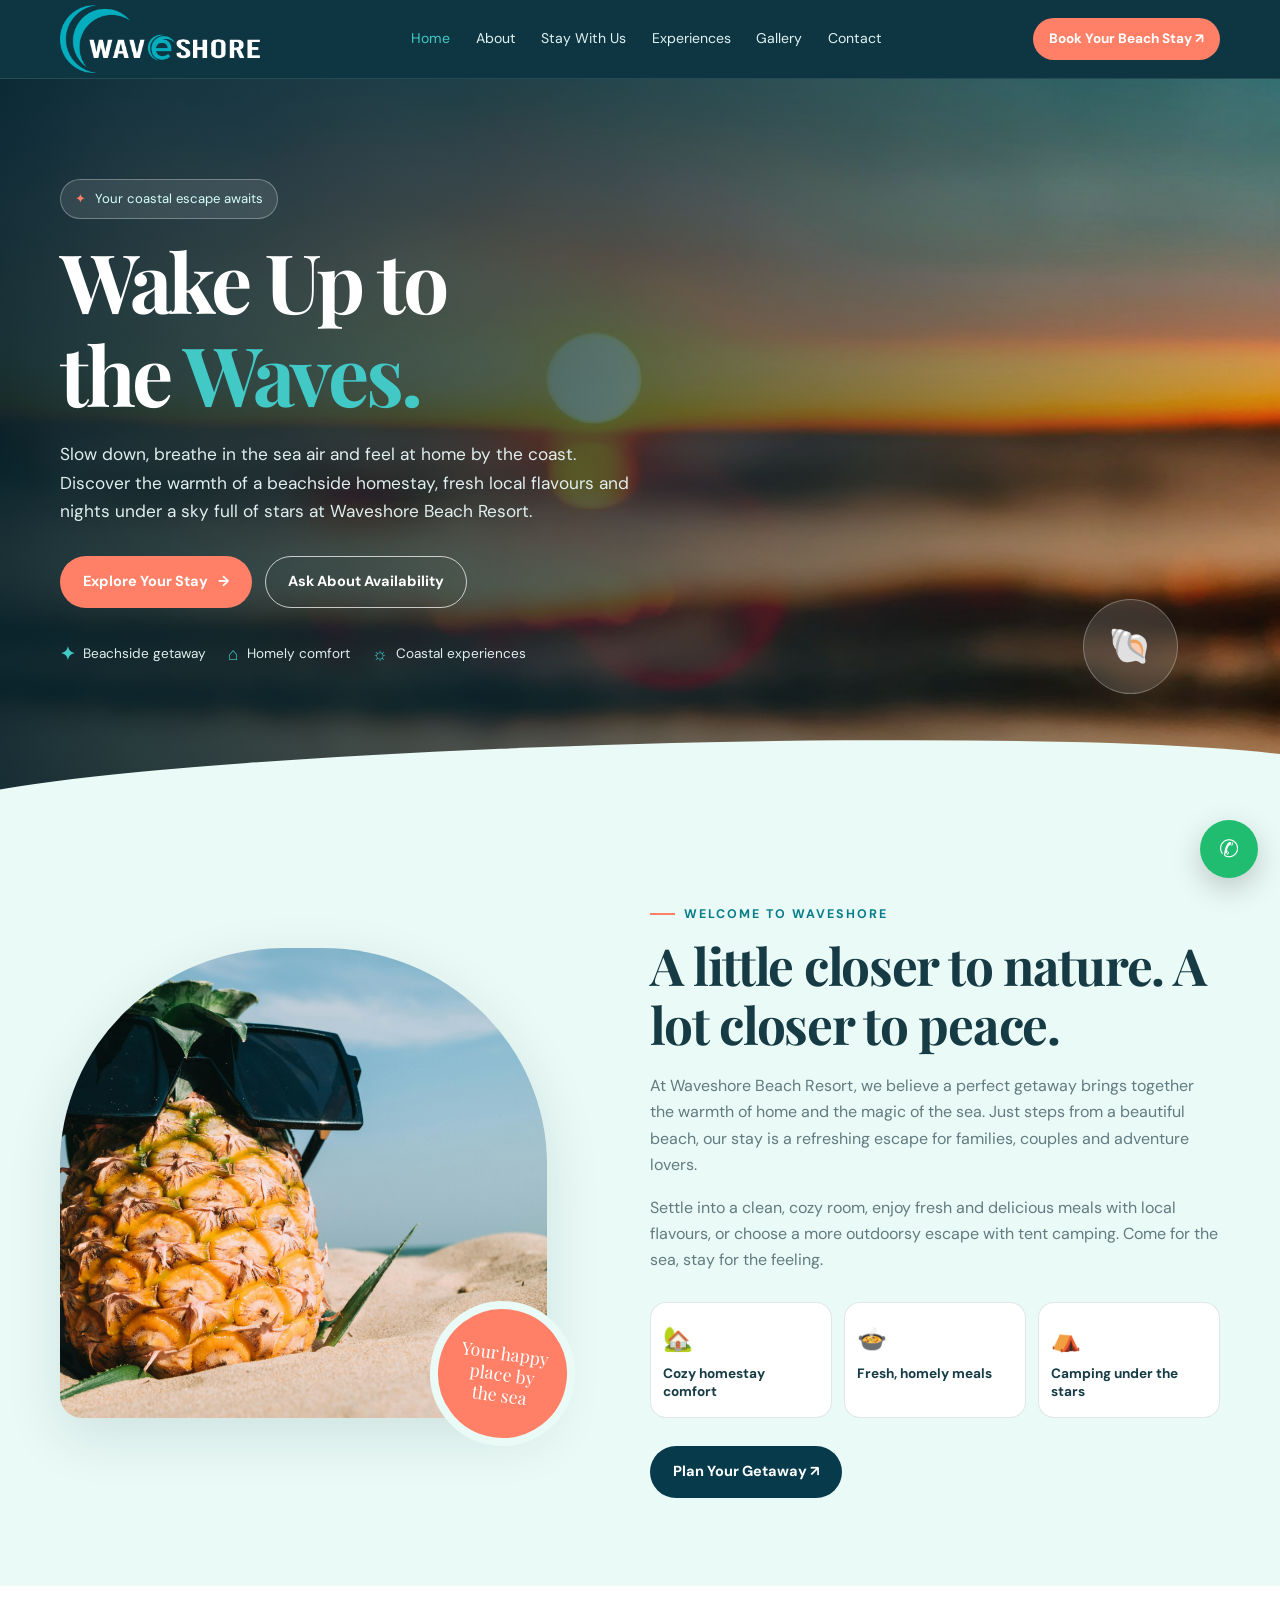
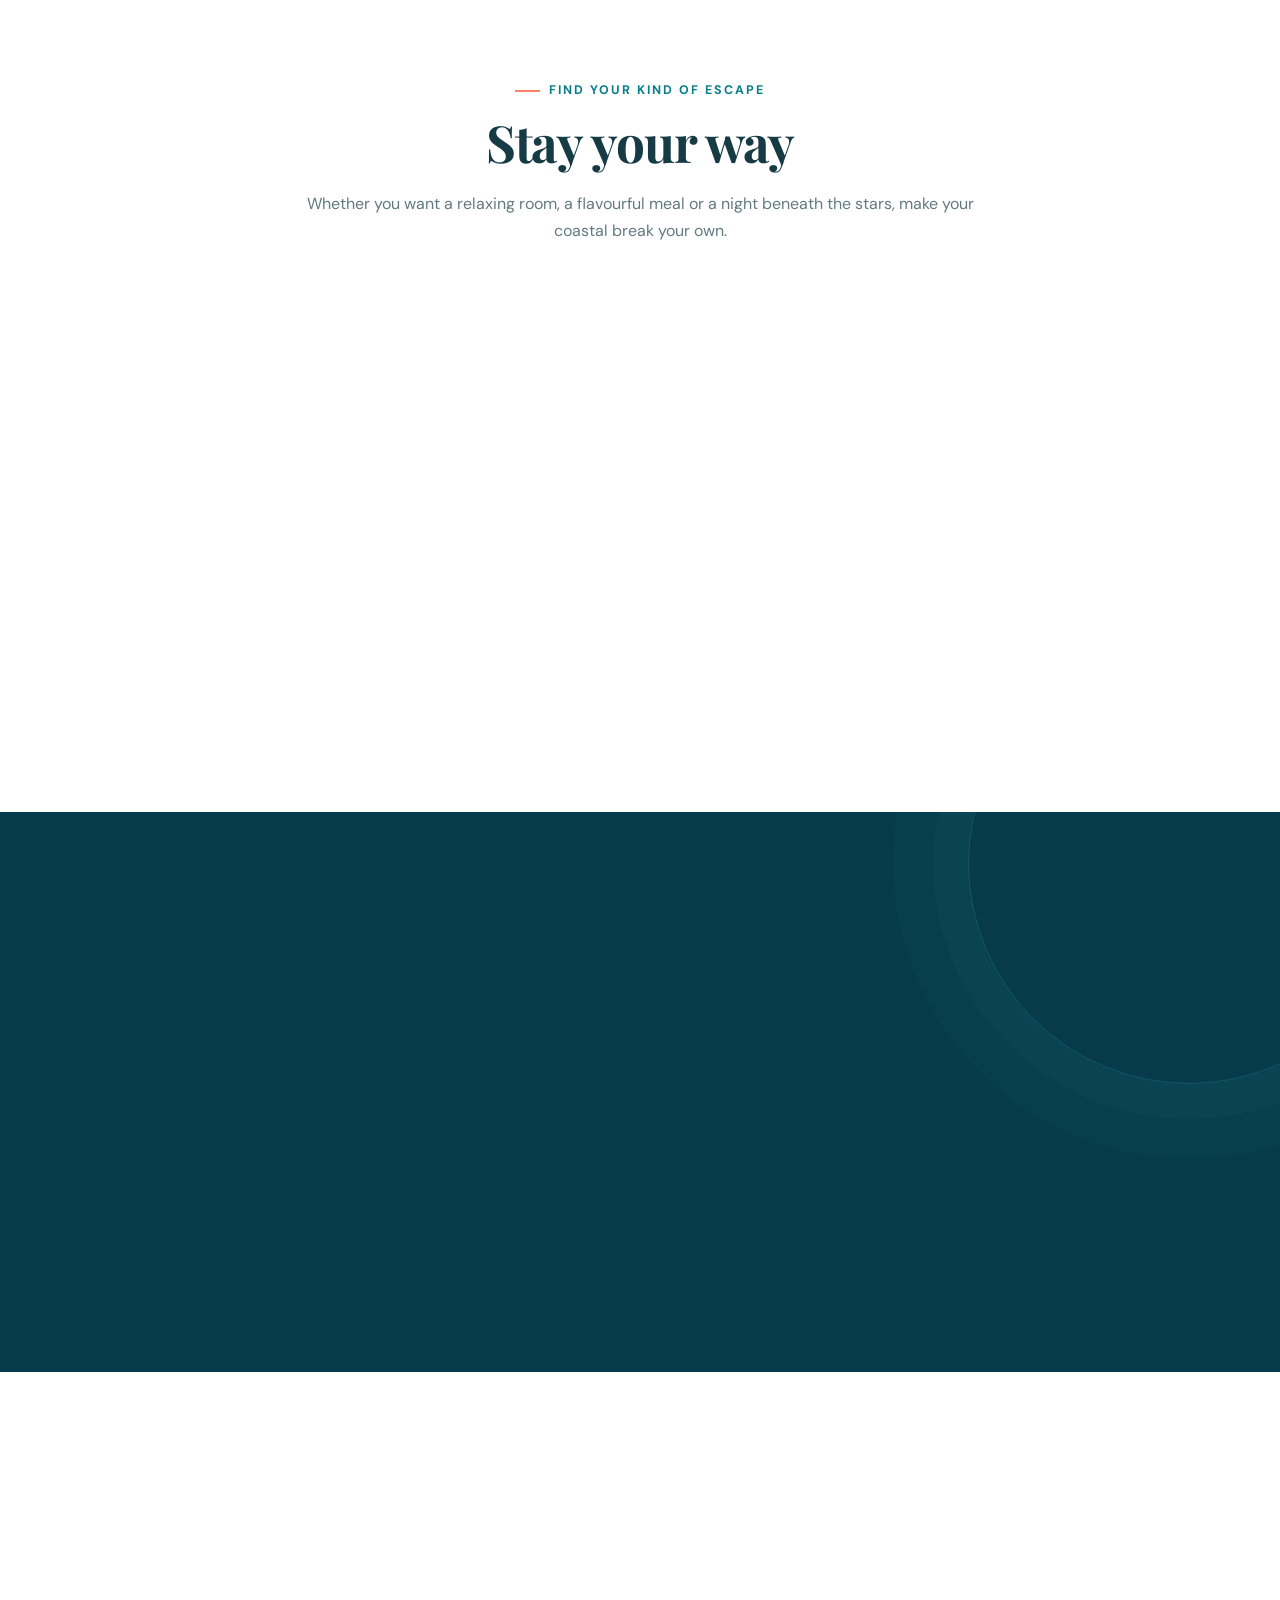
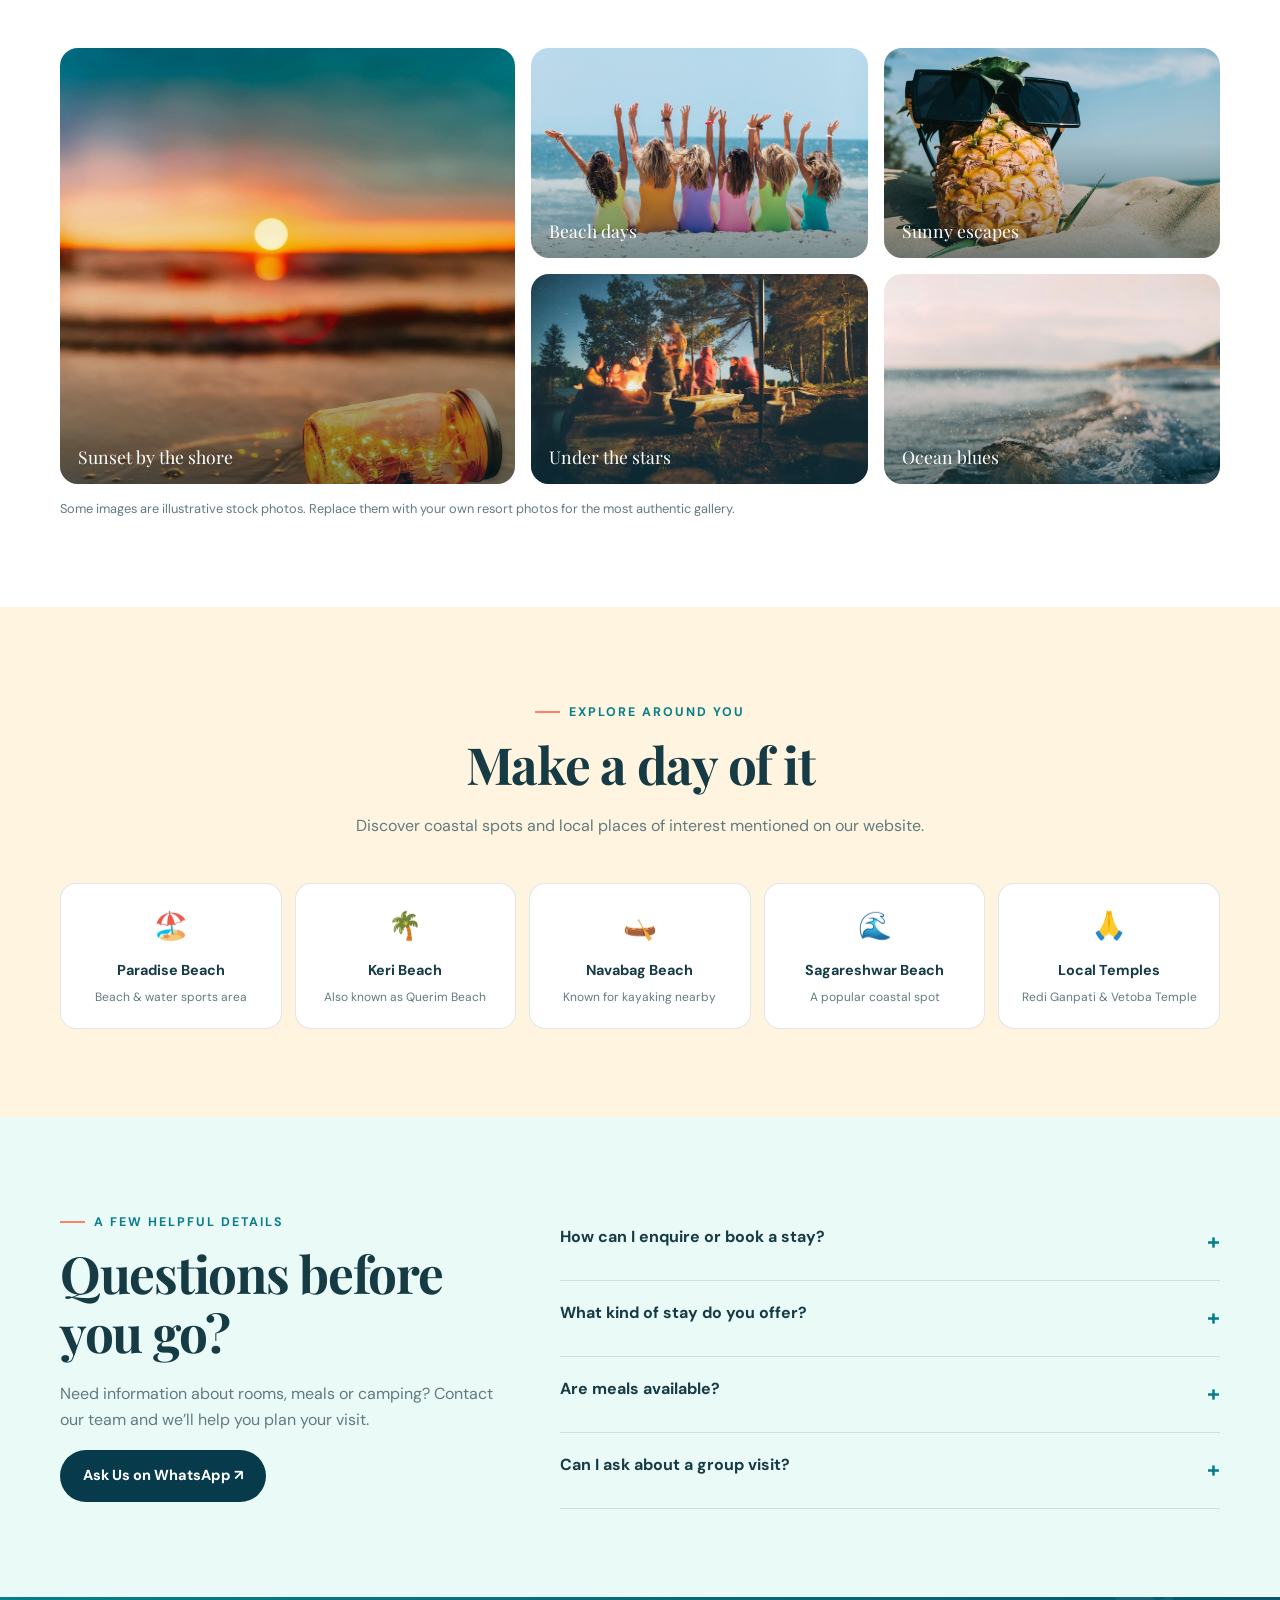
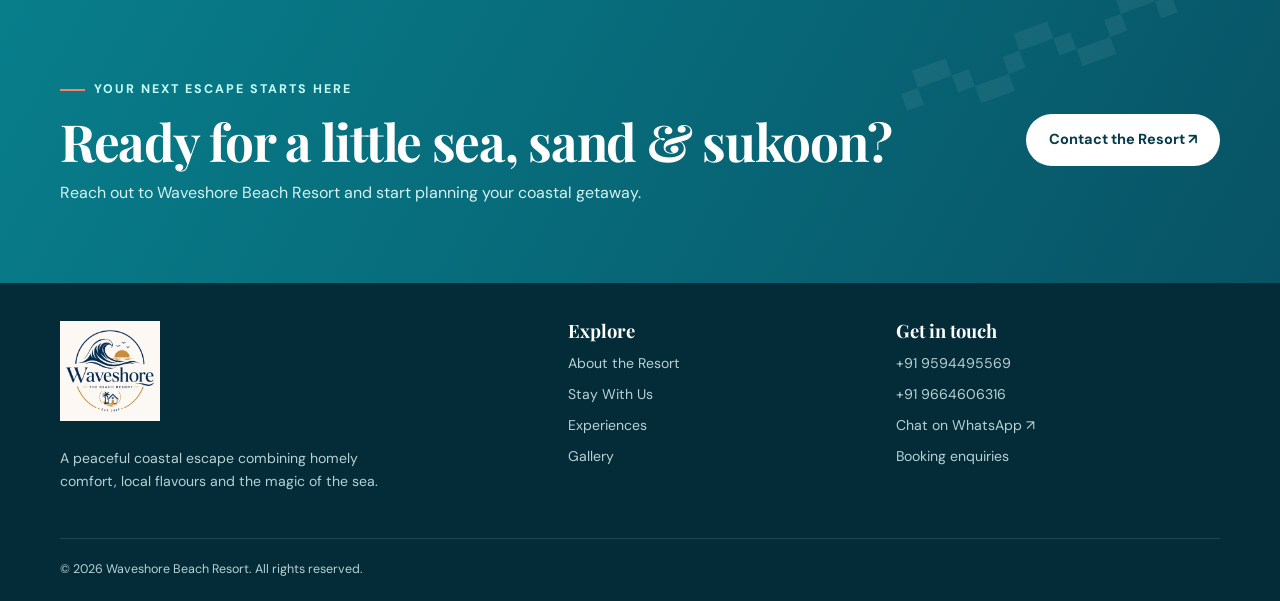
==== index.html @ 3f759ef2 "Add files via upload updated conatct numner" ====
<!DOCTYPE html>
        <html lang="en">

        <head>
            <meta charset="UTF-8">
            <meta name="viewport" content="width=device-width, initial-scale=1">
           <title>Waveshore Beach Resort | Beach Homestay in Shiroda</title>

            <meta name="description" content="Experience a peaceful beach stay at Waveshore Beach Resort, a beachside homestay in Shiroda, Konkan. Enjoy nature, sea views and a relaxing coastal escape. Contact us for bookings.">

            <meta name="keywords" content="Waveshore Beach Resort, Waveshore Beach Resort Shiroda, beach homestay in Shiroda, homestay near beach in Shiroda, Shiroda beach stay, beach resort in Shiroda, Konkan beach homestay, nature escape in Konkan, peaceful beach stay, seaside homestay Maharashtra, coastal holiday in Konkan">

            <meta name="robots" content="index, follow">
            <link rel="icon" href="img/favicon.png" type="image/x-icon">
            <meta name="viewport" content="width=device-width, initial-scale=1.0">
            <link rel="canonical" href="https://waveshorebeachresort.in/">            
            <meta property="og:type" content="website">
            <meta property="og:url"
            content="https://waveshorebeachresort.in/">
            <meta property="og:title"
            content="Waveshore Beach Resort | Beach Homestay in Shiroda">
            <meta property="og:description"
            content="Your peaceful nature escape by the beach in Shiroda, Konkan. Discover a relaxing coastal stay at Waveshore Beach Resort. Enquire now!">

            <meta property="og:image"
            content="https://waveshorebeachresort.in/img/resort-preview.jpg">
            <meta property="og:image:alt"
            content="Waveshore Beach Resort, a beachside homestay in Shiroda">
            <meta property="og:image:width" content="1200">
            <meta property="og:image:height" content="630">

            <!-- WhatsApp and other social platforms -->
            <meta name="twitter:card" content="summary_large_image">
            <meta name="twitter:title"
            content="Waveshore Beach Resort | Beach Homestay in Shiroda">
            <meta name="twitter:description"
            content="Experience a peaceful beach stay and nature escape in Shiroda, Konkan.">
            <meta name="twitter:image"
            content="https://waveshorebeachresort.in/img/resort-preview.jpg">
            <meta name="theme-color" content="#073b4c">
            <title>Waveshore Beach Resort | Your Coastal Escape</title>
            <link rel="preconnect" href="https://fonts.googleapis.com">
            <link href="https://fonts.googleapis.com/css2?family=DM+Sans:wght@400;500;600;700&family=Playfair+Display:wght@500;600;700&display=swap" rel="stylesheet">
            <link href="css/styles.css" rel="stylesheet" />

        </head>

        <body>
            <header class="header">
                <div class="container nav">
                    <!-- <a class="brand" href="#home" aria-label="Waveshore Beach Resort home"><span class="brand-icon">〰</span><span class="brand-name"><strong>Waveshore</strong><small>Beach Resort</small></span></a> -->
                    <a class="" href="#home" aria-label="Waveshore Beach Resort home">
                      <img src="img/waveshore-white.png" width="200" />
                    </a>
                    <button class="menu-toggle" id="menuToggle" aria-label="Open menu" aria-expanded="false">☰</button>
                    <nav class="nav-links" id="navLinks" aria-label="Main navigation"><a href="#home" class="active">Home</a><a href="#about">About</a><a href="#stay">Stay With Us</a><a href="#experiences">Experiences</a><a href="#gallery">Gallery</a><a href="#contact">Contact</a></nav>
                    <a class="nav-book" href="https://wa.me/919664606316?text=Hello%20Waveshore%20Beach%20Resort%2C%20I%20would%20like%20to%20enquire%20about%20a%20stay." target="_blank" rel="noopener noreferrer">Book Your Beach Stay ↗</a>
                </div>
            </header>
            <main>
                <section class="hero" id="home">
                    <div class="hero-bg" aria-hidden="true"></div>
                    <div class="container">
                        <div class="hero-content reveal">
                            <div class="hero-label"><span>✦</span> Your coastal escape awaits</div>
                            <h1>Wake Up to<br>the <em>Waves.</em></h1>
                            <p class="hero-copy">Slow down, breathe in the sea air and feel at home by the coast. Discover the warmth of a beachside homestay, fresh local flavours and nights under a sky full of stars at Waveshore Beach Resort.</p>
                            <div class="hero-actions">
                                <a class="btn coral" href="#stay">Explore Your Stay <span>→</span></a><a class="btn outline" href="tel:+919664606316" target="_blank" rel="noopener noreferrer">
                                Ask About Availability</a>
                            </div>
                            <div class="hero-footnote"><span><b>✦</b> Beachside getaway</span><span><b>⌂</b> Homely comfort</span><span><b>☼</b> Coastal experiences</span></div>
                        </div>
                    </div>
                    <div class="floating-shell" aria-hidden="true"><span>🐚</span></div>
                    <!-- <div class="floating-shell floating-shell2" aria-hidden="true"><span>🐚</span></div>
                    <div class="floating-shell floating-shell3" aria-hidden="true"><span>🐚</span></div> -->
                </section>

                <section class="section foam" id="about">
                    <div class="container intro-grid">
                        <div class="photo-stack reveal"><img src="img/beach-sun.jpg" alt="Sunny beach atmosphere" loading="lazy">
                            <div class="photo-stamp">Your happy
                                <br>place by
                                <br>the sea</div>
                        </div>
                        <div class="intro-copy reveal"><span class="eyebrow">Welcome to Waveshore</span>
                            <h2>A little closer to nature. A lot closer to peace.</h2>
                            <p>At Waveshore Beach Resort, we believe a perfect getaway brings together the warmth of home and the magic of the sea. Just steps from a beautiful beach, our stay is a refreshing escape for families, couples and adventure lovers.</p>
                            <p>Settle into a clean, cozy room, enjoy fresh and delicious meals with local flavours, or choose a more outdoorsy escape with tent camping. Come for the sea, stay for the feeling.</p>
                            <div class="benefits">
                                <div class="benefit"><span>🏡</span><strong>Cozy homestay comfort</strong></div>
                                <div class="benefit"><span>🍲</span><strong>Fresh, homely meals</strong></div>
                                <div class="benefit"><span>⛺</span><strong>Camping under the stars</strong></div>
                            </div>
                            <a class="btn sea-btn" href="#contact">Plan Your Getaway ↗</a>
                        </div>
                    </div>
                </section>

                <section class="section" id="stay">
                    <div class="container">
                        <div class="center-heading reveal"><span class="eyebrow">Find Your Kind of Escape</span>
                            <h2>Stay your way</h2>
                            <p>Whether you want a relaxing room, a flavourful meal or a night beneath the stars, make your coastal break your own.</p>
                        </div>
                        <div class="stay-grid">
                            <article class="stay-card reveal">
                                <div class="stay-img"><img src="https://images.unsplash.com/photo-1611892440504-42a792e24d32?auto=format&fit=crop&w=1000&q=85" alt="Comfortable guest room" loading="lazy"><span class="stay-badge">Rest & recharge</span></div>
                                <div class="stay-content">
                                    <h3>Cozy Homestay</h3>
                                    <p>Unwind in clean, comfortable rooms made for a restful stay after a day by the sea.</p><a class="text-link" href="https://wa.me/919664606316?text=Hello%2C%20I%20would%20like%20room%20details." target="_blank" rel="noopener noreferrer">Enquire about rooms →</a></div>
                            </article>
                            <article class="stay-card reveal">
                                <div class="stay-img"><img src="https://images.unsplash.com/photo-1559339352-11d035aa65de?auto=format&fit=crop&w=1000&q=85" alt="Freshly prepared food on a table" loading="lazy"><span class="stay-badge">Local flavours</span></div>
                                <div class="stay-content">
                                    <h3>Fresh & Homely Meals</h3>
                                    <p>Enjoy delicious meals with local flavours and the warm feeling of home-cooked hospitality.</p><a class="text-link" href="https://wa.me/919664606316?text=Hello%2C%20please%20share%20meal%20options." target="_blank" rel="noopener noreferrer">
                                        Ask about meals →</a></div>
                            </article>
                            <article class="stay-card reveal">
                                <div class="stay-img"><img src="https://images.unsplash.com/photo-1478131143081-80f7f84ca84d?auto=format&fit=crop&w=1000&q=85" alt="Tent camping in nature" loading="lazy"><span class="stay-badge">Outdoor adventure</span></div>
                                <div class="stay-content">
                                    <h3>Tent Camping</h3>
                                    <p>Spend the night outdoors, gaze at the stars and wake to the soothing sounds of coastal life.</p>
                                    <a class="text-link" href="https://wa.me/919664606316?text=Hello%2C%20please%20share%20tent%20camping%20details." target="_blank"
                                    rel="noopener noreferrer">Ask about camping →</a></div>
                            </article>
                        </div>
                    </div>
                </section>

                <section class="section experience" id="experiences">
                    <div class="container experience-grid">
                        <div class="reveal"><span class="eyebrow">Make memories by the sea</span>
                            <h2>More than a stay.<br>A coastal feeling.</h2>
                            <p>Let the sea set the pace. Spend slow mornings on the beach, enjoy the company of your favourite people and end the day with the colours of the sunset.</p><a class="btn coral" href="https://wa.me/919664606316?text=Hello%20Waveshore%2C%20help%20me%20plan%20a%20coastal%20stay."
                            target="_blank" rel="noopener noreferrer">Let's Plan It ↗</a></div>
                        <div class="experience-list reveal">
                            <article class="experience-item">
                                <div class="symbol">🌊</div>
                                <h3>Beach time</h3>
                                <p>Enjoy the sand, sea breeze and calming coastal views just moments away.</p>
                            </article>
                            <article class="experience-item">
                                <div class="symbol">🌅</div>
                                <h3>Sunset moments</h3>
                                <p>Pause, take in the colours of the sky and make room for a little sukoon.</p>
                            </article>
                            <article class="experience-item">
                                <div class="symbol">🍤</div>
                                <h3>Local food</h3>
                                <p>Make your visit tastier with fresh meals and regional coastal flavours.</p>
                            </article>
                            <article class="experience-item">
                                <div class="symbol">✨</div>
                                <h3>Outdoor nights</h3>
                                <p>Choose a camping-style escape and enjoy a closer connection with nature.</p>
                            </article>
                        </div>
                    </div>
                </section>

                <section class="section" id="gallery">
                    <div class="container">
                        <div class="center-heading reveal"><span class="eyebrow">Little moments, lasting memories</span>
                            <h2>Feel the coastal mood</h2>
                            <p>A glimpse of the beach-inspired atmosphere that makes a seaside getaway special.</p>
                        </div>
                        <div class="gallery-grid reveal">
                            <a class="gallery-item" href="img/beach-night.jpg" target="_blank" rel="noopener noreferrer">
                                <img src="img/beach-night.jpg" alt="Sunset colours by the shore" loading="lazy">
                                <span class="gallery-caption">Sunset by the shore</span></a>
                            <a class="gallery-item" href="img/beach-people.jpg" target="_blank" rel="noopener noreferrer">
                                <img src="img/beach-people.jpg" alt="Friends enjoying a beach day" loading="lazy"><span class="gallery-caption">Beach days</span></a>
                            <a class="gallery-item" href="img/beach-sun.jpg" target="_blank" rel="noopener noreferrer">
                                <img src="img/beach-sun.jpg" alt="Sunny coastal mood" loading="lazy"><span class="gallery-caption">Sunny escapes</span></a>
                            <a class="gallery-item" href="img/under-start-camp.jpeg" target="_blank" rel="noopener noreferrer">
                                <img src="img/under-start-camp.jpeg" alt="Camping close to nature" loading="lazy"><span class="gallery-caption">Under the stars</span></a>
                            <a class="gallery-item" href="img/wavesimg.jpeg" target="_blank" rel="noopener noreferrer">
                                <img src="img/wavesimg.jpeg" alt="Ocean waves rolling onto a beach" loading="lazy">
                                <span class="gallery-caption">Ocean blues</span></a>
                        </div>
                        <p class="muted" style="font-size:.8rem;margin:14px 0 0">Some images are illustrative stock photos. Replace them with your own resort photos for the most authentic gallery.</p>
                    </div>
                </section>

                <section class="section sand">
                    <div class="container">
                        <div class="center-heading reveal"><span class="eyebrow">Explore around you</span>
                            <h2>Make a day of it</h2>
                            <p>Discover coastal spots and local places of interest mentioned on our website.</p>
                        </div>
                        <div class="destinations reveal">
                            <div class="destination"><span>🏖️</span><strong>Paradise Beach</strong><small>Beach & water sports area</small></div>
                            <div class="destination"><span>🌴</span><strong>Keri Beach</strong><small>Also known as Querim Beach</small></div>
                            <div class="destination"><span>🛶</span><strong>Navabag Beach</strong><small>Known for kayaking nearby</small></div>
                            <div class="destination"><span>🌊</span><strong>Sagareshwar Beach</strong><small>A popular coastal spot</small></div>
                            <div class="destination"><span>🙏</span><strong>Local Temples</strong><small>Redi Ganpati & Vetoba Temple</small></div>
                        </div>
                    </div>
                </section>

                <section class="section foam" id="faq">
                    <div class="container faq-grid">
                        <div class="reveal"><span class="eyebrow">A few helpful details</span>
                            <h2>Questions before you go?</h2>
                            <p class="muted">Need information about rooms, meals or camping? Contact our team and we’ll help you plan your visit.</p><a class="btn sea-btn" href="https://wa.me/919664606316?text=Hello%20Waveshore%20Beach%20Resort%2C%20I%20have%20a%20question."
                            target="_blank" rel="noopener noreferrer">Ask Us on WhatsApp ↗</a></div>
                        <div class="faq-list reveal">
                            <details>
                                <summary>How can I enquire or book a stay?</summary>
                                <p>Use the Enquire Now or WhatsApp buttons to contact the resort team and discuss your preferred dates and stay requirements.</p>
                            </details>
                            <details>
                                <summary>What kind of stay do you offer?</summary>
                                <p>Waveshore Beach Resort offers a homestay with clean, cozy rooms, an in-house kitchen and tent camping for guests who prefer an outdoor stay.</p>
                            </details>
                            <details>
                                <summary>Are meals available?</summary>
                                <p>The resort website describes an in-house kitchen serving fresh meals with local flavours. Contact the team for current menu and meal arrangements.</p>
                            </details>
                            <details>
                                <summary>Can I ask about a group visit?</summary>
                                <p>Yes, contact the resort directly to discuss your group size, dates and available arrangements.</p>
                            </details>
                        </div>
                    </div>
                </section>

                <section class="cta" id="contact">
                    <div class="container cta-inner reveal">
                        <div><span class="eyebrow" style="color:#c5fffa">Your next escape starts here</span>
                            <h2>Ready for a little sea, sand & sukoon?</h2>
                            <p>Reach out to Waveshore Beach Resort and start planning your coastal getaway.</p>
                        </div>
                        <a class="btn light" href="https://wa.me/919664606316?text=Hello%20Waveshore%20Beach%20Resort%2C%20I%20would%20like%20to%20plan%20a%20stay." target="_blank" rel="noopener noreferrer">Contact the Resort ↗</a></div>
                </section>
            </main>
            <footer>
                <div class="container">
                    <div class="footer-grid">
                        <div>
                            <a class="brand" href="#home">
                            <!-- <span class="brand-icon">〰</span><span class="brand-name"><strong>Waveshore</strong><
                                small>Beach Resort</small></span> -->
                                <img src="img/waveshore-logo.png" width="100" alt="Beach Homestay in Shiroda" />
                            </a>
                            <p style="max-width:340px;margin-top:18px">A peaceful coastal escape combining homely comfort, local flavours and the magic of the sea.</p>
                        </div>
                        <div>
                            <h3>Explore</h3>
                            <div class="footer-links"><a href="#about">About the Resort</a><a href="#stay">Stay With Us</a><a href="#experiences">Experiences</a><a href="#gallery">Gallery</a></div>
                        </div>
                        <div>
                            <h3>Get in touch</h3>
                            <div class="footer-links">
                                <a href="tel:+9594495569">+91 9594495569</a>
                                <a href="tel:+919664606316">+91 9664606316</a>
                                <a href="https://wa.me/919664606316" target="_blank" rel="noopener noreferrer">Chat on WhatsApp ↗</a><a href="#contact">Booking enquiries</a></div>
                        </div>
                    </div>
                    <div class="footer-bottom"><span>© <span id="year"></span> 
                        Waveshore Beach Resort. All rights reserved.</span>
                        <!-- <span>Made for slower days by the sea 🌊</span> -->
                    </div>
                </div>
            </footer>
            <a class="whatsapp" href="https://wa.me/919664606316?text=Hello%20Waveshore%20Beach%20Resort%2C%20I%20would%20like%20to%20enquire." target="_blank" rel="noopener noreferrer" aria-label="Contact Waveshore Beach Resort on WhatsApp">✆</a>
            <script>
                const menuToggle=document.querySelector('#menuToggle'),navLinks=document.querySelector('#navLinks');
                menuToggle.addEventListener('click',()=>{const open=navLinks.classList.toggle('open');menuToggle.setAttribute('aria-expanded',String(open));menuToggle.setAttribute('aria-label',open?'Close menu':'Open menu');menuToggle.textContent=open?'×':'☰'});
                navLinks.querySelectorAll('a').forEach(a=>a.addEventListener('click',()=>{navLinks.classList.remove('open');menuToggle.setAttribute('aria-expanded','false');menuToggle.textContent='☰'}));
                const revealEls=document.querySelectorAll('.reveal');
                if('IntersectionObserver'in window&&!window.matchMedia('(prefers-reduced-motion: reduce)').matches){const ro=new IntersectionObserver(entries=>entries.forEach(e=>{if(e.isIntersecting){e.target.classList.add('visible');ro.unobserve(e.target)}}),{threshold:.12});revealEls.forEach(el=>ro.observe(el))}else revealEls.forEach(el=>el.classList.add('visible'));
                const sections=document.querySelectorAll('main section[id]'),links=document.querySelectorAll('.nav-links a');
                if('IntersectionObserver'in window){const so=new IntersectionObserver(entries=>entries.forEach(e=>{if(e.isIntersecting)links.forEach(a=>a.classList.toggle('active',a.getAttribute('href')==='#'+e.target.id))}),{rootMargin:'-35% 0px -55% 0px'});sections.forEach(s=>so.observe(s))}
                document.querySelector('#year').textContent=new Date().getFullYear();
            </script>
        </body>

      </html>
---- css/styles.css ----
:root {
  --deep: #073b4c;
  --deep2: #052e3b;
  --sea: #087e8b;
  --aqua: #42c8c5;
  --foam: #eafaf6;
  --sand: #fff4df;
  --coral: #ff8066;
  --ink: #163b45;
  --muted: #627b80;
  --line: rgba(7, 59, 76, .12);
  --shadow: 0 18px 55px rgba(7, 59, 76, .12);
  --radius: 24px
}

* {
  box-sizing: border-box
}

html {
  scroll-behavior: smooth;
  scroll-padding-top: 80px
}

body {
  margin: 0;
  color: var(--ink);
  background: #fff;
  font-family: "DM Sans", sans-serif;
  line-height: 1.65
}

img {
  display: block;
  max-width: 100%
}

a {
  text-decoration: none;
  color: inherit
}

button {
  font: inherit
}

.container {
  width: min(1160px, calc(100% - 40px));
  margin: auto
}

.section {
  padding: 88px 0
}

.foam {
  background: var(--foam)
}

.sand {
  background: var(--sand)
}

.eyebrow {
  display: inline-flex;
  align-items: center;
  gap: 9px;
  color: var(--sea);
  font-size: .78rem;
  letter-spacing: .16em;
  text-transform: uppercase;
  font-weight: 700
}

.eyebrow:before {
  content: "";
  width: 25px;
  height: 2px;
  background: var(--coral)
}

h1,
h2,
h3 {
  font-family: "Playfair Display", Georgia, serif;
  line-height: 1.14
}

h1 {
  font-size: clamp(3rem, 6.4vw, 5.8rem);
  letter-spacing: -.04em;
  margin: 15px 0 20px
}

h2 {
  font-size: clamp(2.1rem, 4vw, 3.4rem);
  margin: 12px 0 20px;
  letter-spacing: -.025em
}

h3 {
  font-size: 1.35rem;
  margin: 0 0 10px
}

p {
  margin-top: 0
}

.muted {
  color: var(--muted)
}

.btn {
  display: inline-flex;
  align-items: center;
  justify-content: center;
  gap: 10px;
  padding: 13px 22px;
  border-radius: 999px;
  border: 1px solid transparent;
  font-weight: 700;
  font-size: .91rem;
  transition: transform .25s, box-shadow .25s;
  cursor: pointer
}

.btn:hover {
  transform: translateY(-3px);
  box-shadow: 0 12px 28px #087e8b38
}

.coral {
  color: #fff;
  background: var(--coral)
}

.light {
  color: var(--deep);
  background: white
}

.outline {
  border-color: #ffffffb8;
  color: white;
  background: transparent
}

.sea-btn {
  background: var(--deep);
  color: white
}

/* navigation */

.header {
  position: sticky;
  top: 0;
  z-index: 100;
  background: #052e3bf5;
  color: white;
  backdrop-filter: blur(14px);
  border-bottom: 1px solid #ffffff1a
}

.nav {
  min-height: 78px;
  display: flex;
  align-items: center;
  justify-content: space-between;
  gap: 22px
}

.brand {
  display: inline-flex;
  align-items: center;
  gap: 11px;
  min-width: max-content
}

.brand-icon {
  display: grid;
  place-items: center;
  width: 43px;
  height: 43px;
  border-radius: 50%;
  color: var(--deep);
  background: var(--aqua);
  font-size: 1.5rem;
  box-shadow: 0 0 0 5px #42c8c51f
}

.brand-name {
  display: flex;
  flex-direction: column;
  line-height: 1.12
}

.brand-name strong {
  font: 600 1.22rem "Playfair Display", Georgia, serif
}

.brand-name small {
  margin-top: 4px;
  color: #a9d9d8;
  font-size: .63rem;
  letter-spacing: .18em;
  text-transform: uppercase
}

.nav-links {
  display: flex;
  align-items: center;
  gap: clamp(14px, 2vw, 26px)
}

.nav-links a {
  color: #e0f2f1;
  font-size: .88rem;
  transition: color .2s
}

.nav-links a:hover,
.nav-links a.active {
  color: var(--aqua)
}

.nav-book {
  background: var(--coral);
  color: white;
  border-radius: 999px;
  padding: 10px 16px;
  font-weight: 700;
  font-size: .85rem;
  white-space: nowrap
}

.menu-toggle {
  display: none;
  color: white;
  background: transparent;
  border: 1px solid #46717b;
  border-radius: 10px;
  padding: 7px 11px;
  font-size: 1.25rem
}

/* hero */

.hero {
  position: relative;
  overflow: hidden;
  min-height: 650px;
  color: white;
  background: var(--deep);
  isolation: isolate
}

.hero-bg {
  position: absolute;
  inset: 0;
  z-index: -3;
  background: linear-gradient(90deg, #03232ee8 0%, #03303ca6 48%, #03303c20 100%), 
  url("../img/beach-night.jpg") center 48%/cover;
  animation: zoom 18s ease-in-out infinite alternate
}

.hero:after {
  content: "";
  position: absolute;
  inset: auto -5% -75px;
  height: 140px;
  z-index: -1;
  background: var(--foam);
  border-radius: 50% 50% 0 0/34% 34% 0 0;
  transform: rotate(-1.6deg)
}

.hero-content {
  padding: 100px 0 140px;
  max-width: 740px
}

.hero-label {
  display: inline-flex;
  align-items: center;
  gap: 9px;
  color: #d6fffa;
  border: 1px solid #ffffff4d;
  border-radius: 999px;
  padding: 8px 14px;
  background: #ffffff1a;
  backdrop-filter: blur(10px);
  font-size: .82rem
}

.hero-label span {
  color: var(--coral)
}

.hero h1 em {
  color: var(--aqua);
  font-style: normal
}

.hero-copy {
  max-width: 590px;
  color: #e0eeee;
  font-size: 1.08rem;
  margin-bottom: 30px
}

.hero-actions {
  display: flex;
  flex-wrap: wrap;
  gap: 13px
}

.hero-footnote {
  margin-top: 32px;
  display: flex;
  flex-wrap: wrap;
  gap: 22px;
  color: #e0eeee;
  font-size: .85rem
}

.hero-footnote span {
  display: inline-flex;
  align-items: center;
  gap: 8px
}

.hero-footnote b {
  color: var(--aqua);
  font-size: 1.1rem
}

.floating-shell {
  position: absolute;
  right: 8%;
  bottom: 115px;
  width: 95px;
  height: 95px;
  border-radius: 50%;
  display: grid;
  place-items: center;
  background: #ffffff1f;
  border: 1px solid #ffffff47;
  backdrop-filter: blur(8px);
  animation: bob 5s ease-in-out infinite
}

.floating-shell span {
  font-size: 2.2rem
}
.floating-shell2{
    right: 20%;
    bottom: 30%;

}
.floating-shell3{
    right: 15%;
    bottom: 30%;

}

/* intro */

.intro-grid {
  display: grid;
  grid-template-columns: .95fr 1.05fr;
  gap: 75px;
  align-items: center
}

.photo-stack {
  position: relative;
  padding: 0 28px 28px 0
}

.photo-stack>img {
  width: 100%;
  height: 470px;
  object-fit: cover;
  border-radius: 46% 46% 22px 22px;
  box-shadow: var(--shadow)
}

.photo-stamp {
  position: absolute;
  right: 0;
  bottom: 0;
  width: 145px;
  height: 145px;
  border: 8px solid var(--foam);
  border-radius: 50%;
  background: var(--coral);
  color: white;
  display: grid;
  place-items: center;
  text-align: center;
  padding: 18px;
  font: 1.1rem/1.2 "Playfair Display", Georgia, serif;
  transform: rotate(8deg)
}

.intro-copy p {
  color: var(--muted)
}

.benefits {
  display: grid;
  grid-template-columns: repeat(3, 1fr);
  gap: 12px;
  margin: 28px 0
}

.benefit {
  background: white;
  border: 1px solid var(--line);
  border-radius: 16px;
  padding: 16px 12px
}

.benefit span {
  display: block;
  font-size: 1.5rem;
  margin-bottom: 7px
}

.benefit strong {
  display: block;
  font-size: .85rem;
  line-height: 1.3
}

/* stays */

.center-heading {
  max-width: 690px;
  margin: 0 auto 44px;
  text-align: center
}

.center-heading .eyebrow {
  justify-content: center
}

.center-heading p {
  color: var(--muted)
}

.stay-grid {
  display: grid;
  grid-template-columns: repeat(3, 1fr);
  gap: 22px
}

.stay-card {
  background: white;
  border-radius: var(--radius);
  overflow: hidden;
  box-shadow: 0 12px 40px #073b4c14;
  transition: transform .3s, box-shadow .3s
}

.stay-card:hover {
  transform: translateY(-8px);
  box-shadow: var(--shadow)
}

.stay-img {
  height: 235px;
  overflow: hidden;
  position: relative
}

.stay-img img {
  width: 100%;
  height: 100%;
  object-fit: cover;
  transition: transform .6s
}

.stay-card:hover .stay-img img {
  transform: scale(1.07)
}

.stay-badge {
  position: absolute;
  top: 15px;
  left: 15px;
  background: var(--sand);
  color: var(--deep);
  padding: 7px 11px;
  border-radius: 999px;
  font-size: .73rem;
  font-weight: 700
}

.stay-content {
  padding: 25px
}

.stay-content p {
  color: var(--muted);
  font-size: .94rem
}

.text-link {
  color: var(--sea);
  font-weight: 700;
  font-size: .9rem
}

/* experience */

.experience {
  position: relative;
  overflow: hidden;
  background: var(--deep);
  color: white
}

.experience:before {
  content: "";
  position: absolute;
  width: 440px;
  height: 440px;
  border: 1px solid #42c8c533;
  border-radius: 50%;
  right: -130px;
  top: -170px;
  box-shadow: 0 0 0 35px #42c8c509, 0 0 0 75px #42c8c506
}

.experience-grid {
  display: grid;
  grid-template-columns: .8fr 1.2fr;
  gap: 65px;
  align-items: center;
  position: relative
}

.experience h2 {
  color: white
}

.experience p {
  color: #c2d9dc
}

.experience .eyebrow {
  color: var(--aqua)
}

.experience-list {
  display: grid;
  grid-template-columns: 1fr 1fr;
  gap: 15px
}

.experience-item {
  padding: 23px;
  border: 1px solid #ffffff24;
  border-radius: 18px;
  background: #ffffff0e
}

.experience-item .symbol {
  font-size: 1.7rem;
  margin-bottom: 14px
}

.experience-item h3 {
  color: white;
  font-size: 1.18rem
}

.experience-item p {
  font-size: .88rem;
  margin-bottom: 0
}

/* gallery */

.gallery-grid {
  display: grid;
  grid-template-columns: 1.15fr .85fr .85fr;
  grid-template-rows: 210px 210px;
  gap: 16px
}

.gallery-item {
  overflow: hidden;
  border-radius: 18px;
  position: relative;
  background: #dcefed
}

.gallery-item:first-child {
  grid-row: span 2
}

.gallery-item img {
  width: 100%;
  height: 100%;
  object-fit: cover;
  transition: transform .6s
}

.gallery-item:hover img {
  transform: scale(1.08)
}

.gallery-item:after {
  content: "";
  position: absolute;
  inset: 45% 0 0;
  background: linear-gradient(transparent, #042a3480)
}

.gallery-caption {
  position: absolute;
  z-index: 1;
  bottom: 16px;
  left: 18px;
  color: white;
  font: 1.1rem "Playfair Display", Georgia, serif
}

/* destinations and FAQ */

.destinations {
  display: grid;
  grid-template-columns: repeat(5, 1fr);
  gap: 13px
}

.destination {
  background: white;
  border: 1px solid var(--line);
  border-radius: 16px;
  padding: 20px 14px;
  text-align: center;
  transition: transform .25s, border-color .25s
}

.destination:hover {
  transform: translateY(-5px);
  border-color: var(--aqua)
}

.destination span {
  display: block;
  font-size: 1.7rem;
  margin-bottom: 10px
}

.destination strong {
  font-size: .9rem;
  display: block
}

.destination small {
  display: block;
  color: var(--muted);
  margin-top: 5px;
  font-size: .75rem
}

.faq-grid {
  display: grid;
  grid-template-columns: .8fr 1.2fr;
  gap: 60px
}

.faq-list details {
  border-bottom: 1px solid var(--line);
  padding: 19px 0
}

.faq-list summary {
  list-style: none;
  cursor: pointer;
  font-weight: 700;
  display: flex;
  justify-content: space-between;
  gap: 20px
}

.faq-list summary::-webkit-details-marker {
  display: none
}

.faq-list summary:after {
  content: "+";
  color: var(--sea);
  font-size: 1.4rem
}

.faq-list details[open] summary:after {
  content: "−"
}

.faq-list details p {
  color: var(--muted);
  margin: 12px 0 0
}

/* CTA footer */

.cta {
  padding: 76px 0;
  background: linear-gradient(120deg, #087e8b, #075365);
  color: white;
  position: relative;
  overflow: hidden
}

.cta:after {
  content: "〰";
  position: absolute;
  right: 7%;
  top: -70px;
  font-size: 18rem;
  line-height: 1;
  color: #ffffff0f;
  transform: rotate(-20deg)
}

.cta-inner {
  position: relative;
  z-index: 1;
  display: flex;
  align-items: center;
  justify-content: space-between;
  gap: 30px
}

.cta h2 {
  margin-bottom: 10px
}

.cta p {
  color: #d4f2f0;
  margin: 0
}

footer {
  background: #042c38;
  color: #b7d1d4;
  padding: 38px 0 22px
}

.footer-grid {
  display: grid;
  grid-template-columns: 1.3fr .8fr .9fr;
  gap: 40px;
  padding-bottom: 30px
}

footer h3 {
  color: white;
  font-size: 1.15rem
}

footer p,
footer a {
  color: #b7d1d4;
  font-size: .88rem
}

.footer-links {
  display: grid;
  gap: 8px
}

.footer-links a:hover {
  color: var(--aqua)
}

.footer-bottom {
  display: flex;
  justify-content: space-between;
  gap: 20px;
  border-top: 1px solid #ffffff1f;
  padding-top: 20px;
  font-size: .78rem
}

.whatsapp {
  position: fixed;
  z-index: 90;
  right: 22px;
  bottom: 22px;
  width: 58px;
  height: 58px;
  display: grid;
  place-items: center;
  border-radius: 50%;
  color: white;
  background: #20bd70;
  box-shadow: 0 10px 30px #0003;
  font-size: 1.5rem;
  transition: transform .2s
}

.whatsapp:hover {
  transform: translateY(-4px) scale(1.04)
}

.reveal {
  opacity: 0;
  transform: translateY(24px);
  transition: opacity .7s ease, transform .7s ease
}

.reveal.visible {
  opacity: 1;
  transform: translateY(0)
}

@keyframes bob {
  0%,
  100% {
    transform: translateY(0) rotate(-4deg)
  }
  50% {
    transform: translateY(-14px) rotate(5deg)
  }
}

@keyframes zoom {
  from {
    transform: scale(1.04)
  }
  to {
    transform: scale(1.12)
  }
}

@media(prefers-reduced-motion:reduce) {
  *,
  *:before,
  *:after {
    scroll-behavior: auto !important;
    animation-duration: .01ms !important;
    animation-iteration-count: 1 !important;
    transition-duration: .01ms !important
  }
  .reveal {
    opacity: 1;
    transform: none
  }
}

@media(max-width:1000px) {
  .nav-links {
    gap: 14px
  }
  .nav-links a {
    font-size: .82rem
  }
  .intro-grid,
  .experience-grid,
  .faq-grid {
    gap: 38px
  }
  .destinations {
    grid-template-columns: repeat(3, 1fr)
  }
  .floating-shell {
    right: 4%
  }
}

@media(max-width:760px) {
  .container {
    width: min(100% - 32px, 560px)
  }
  .section {
    padding: 66px 0
  }
  .nav {
    min-height: 70px
  }
  .menu-toggle {
    display: block
  }
  .nav-book {
    display: none
  }
  .nav-links {
    display: none;
    position: absolute;
    left: 0;
    right: 0;
    top: 70px;
    padding: 18px 24px 24px;
    background: var(--deep2);
    flex-direction: column;
    align-items: flex-start;
    border-top: 1px solid #ffffff1a
  }
  .nav-links.open {
    display: flex
  }
  .nav-links a {
    padding: 6px 0;
    font-size: .95rem
  }
  .hero {
    min-height: auto
  }
  .hero-bg {
    background-position: 60% center
  }
  .hero-content {
    padding: 80px 0 140px
  }
  .hero-copy {
    font-size: 1rem
  }
  .floating-shell {
    width: 64px;
    height: 64px;
    right: 8%;
    bottom: 62px
  }
  .floating-shell span {
    font-size: 1.6rem
  }
  .intro-grid,
  .experience-grid,
  .faq-grid {
    grid-template-columns: 1fr
  }
  .photo-stack {
    max-width: 480px
  }
  .photo-stack>img {
    height: 390px
  }
  .stay-grid {
    grid-template-columns: 1fr
  }
  .stay-card {
    display: grid;
    grid-template-columns: .9fr 1.1fr
  }
  .stay-img {
    height: 100%;
    min-height: 230px
  }
  .experience-list {
    gap: 10px
  }
  .gallery-grid {
    grid-template-columns: 1fr 1fr;
    grid-template-rows: 230px 160px 160px
  }
  .gallery-item:first-child {
    grid-column: span 2;
    grid-row: auto
  }
  .cta-inner {
    align-items: flex-start;
    flex-direction: column
  }
  .footer-grid {
    grid-template-columns: 1fr 1fr
  }
  .footer-grid>div:first-child {
    grid-column: span 2
  }
}

@media(max-width:460px) {
  .brand-name strong {
    font-size: 1.05rem
  }
  .brand-icon {
    width: 38px;
    height: 38px
  }
  .hero h1 {
    font-size: 3rem
  }
  .hero-actions .btn {
    width: 100%
  }
  .hero-footnote {
    gap: 12px;
    flex-direction: column
  }
  .benefits {
    grid-template-columns: 1fr
  }
  .benefit {
    display: flex;
    align-items: center;
    gap: 12px
  }
  .benefit span {
    margin: 0
  }
  .stay-card {
    display: block
  }
  .stay-img {
    height: 220px
  }
  .experience-list {
    grid-template-columns: 1fr
  }
  .gallery-grid {
    grid-template-rows: 210px 150px 150px;
    gap: 10px
  }
  .destinations {
    grid-template-columns: repeat(2, 1fr)
  }
  .footer-grid {
    grid-template-columns: 1fr;
    gap: 25px
  }
  .footer-grid>div:first-child {
    grid-column: auto
  }
  .footer-bottom {
    flex-direction: column
  }
  .whatsapp {
    right: 14px;
    bottom: 14px;
    width: 52px;
    height: 52px
  }
}
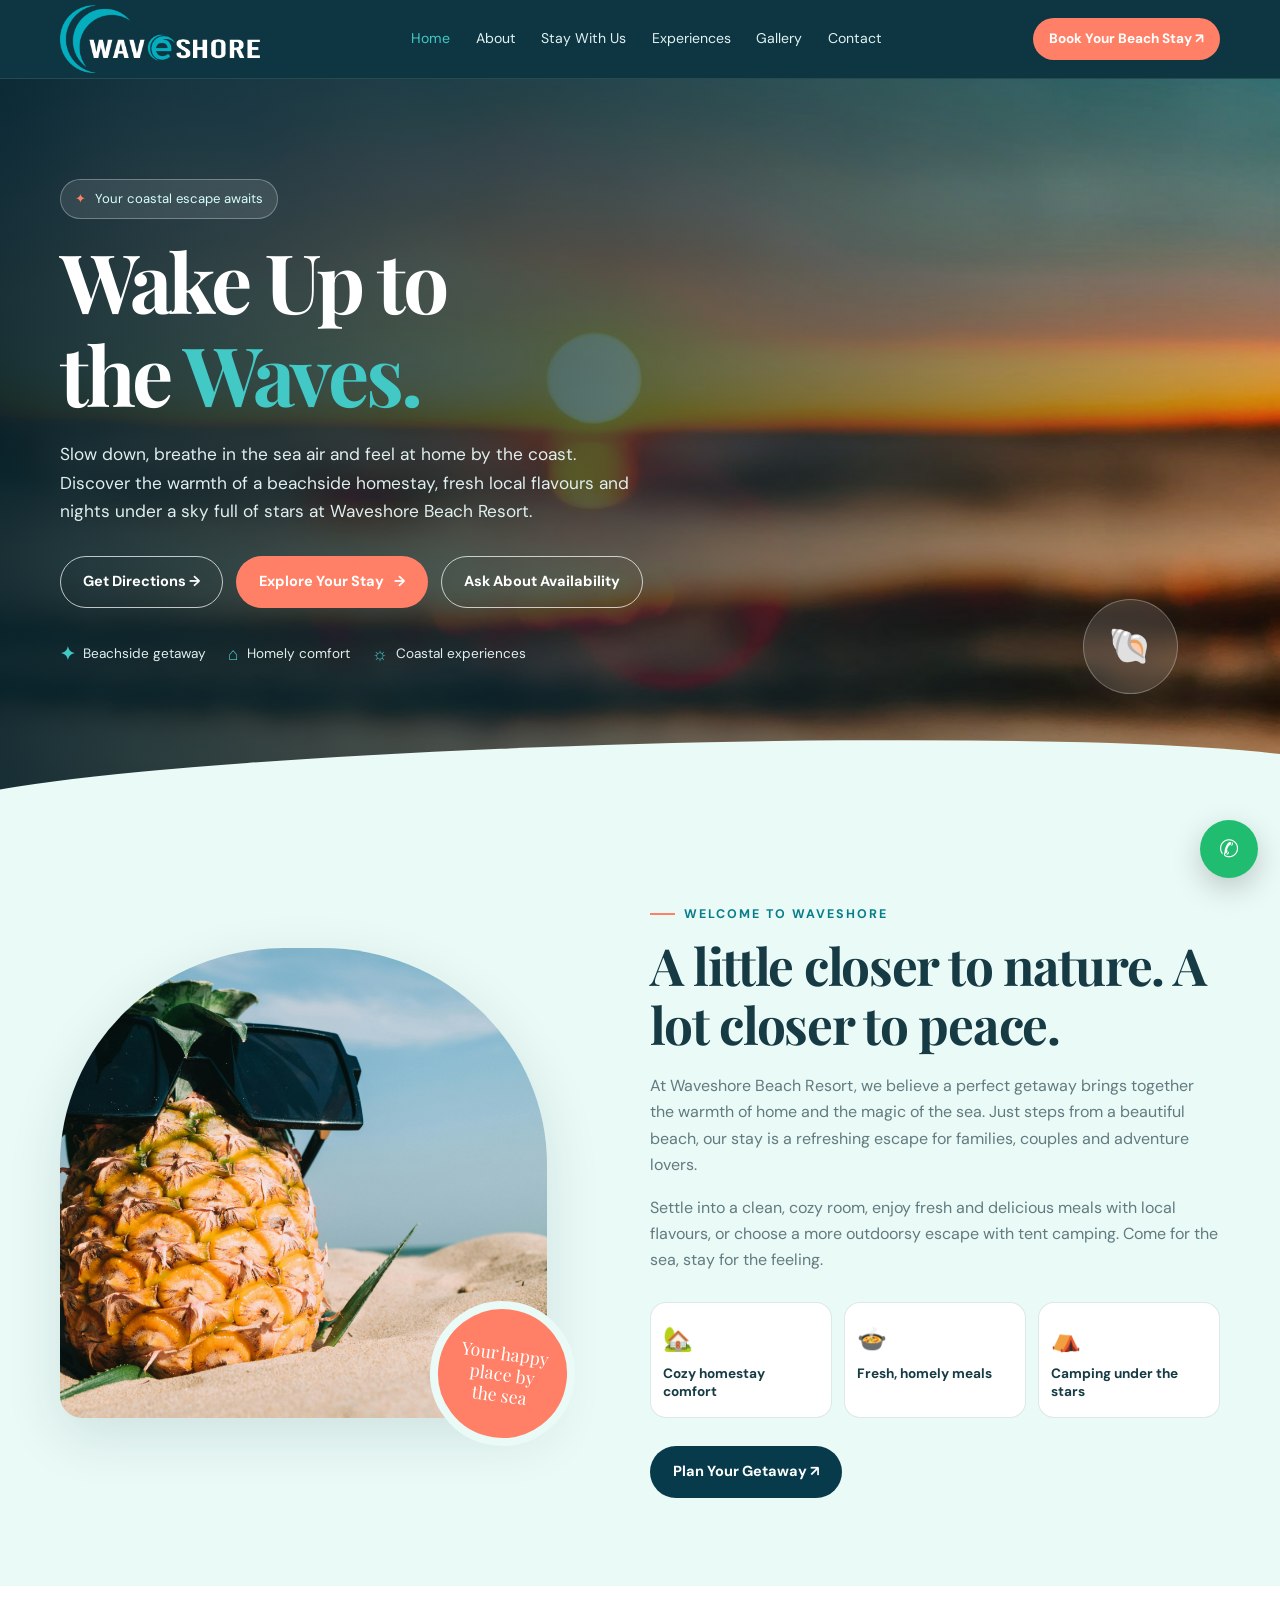
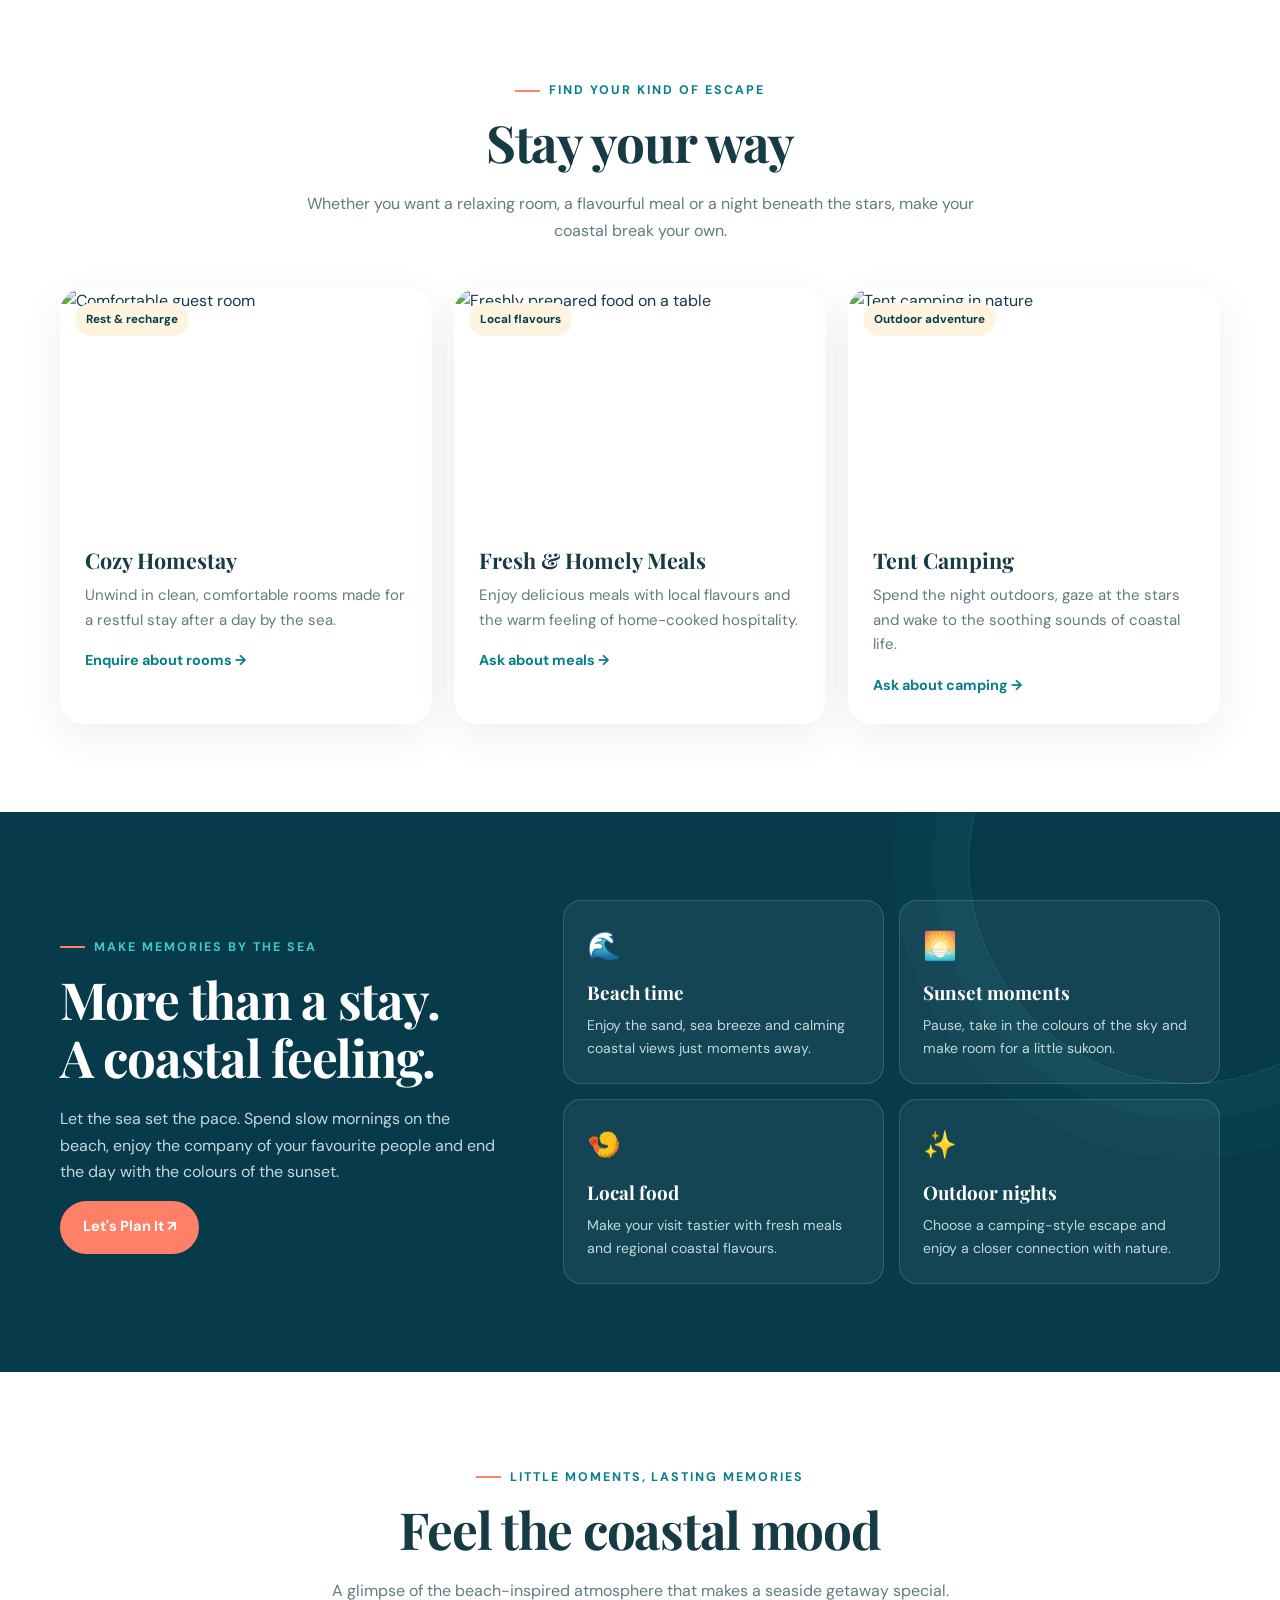
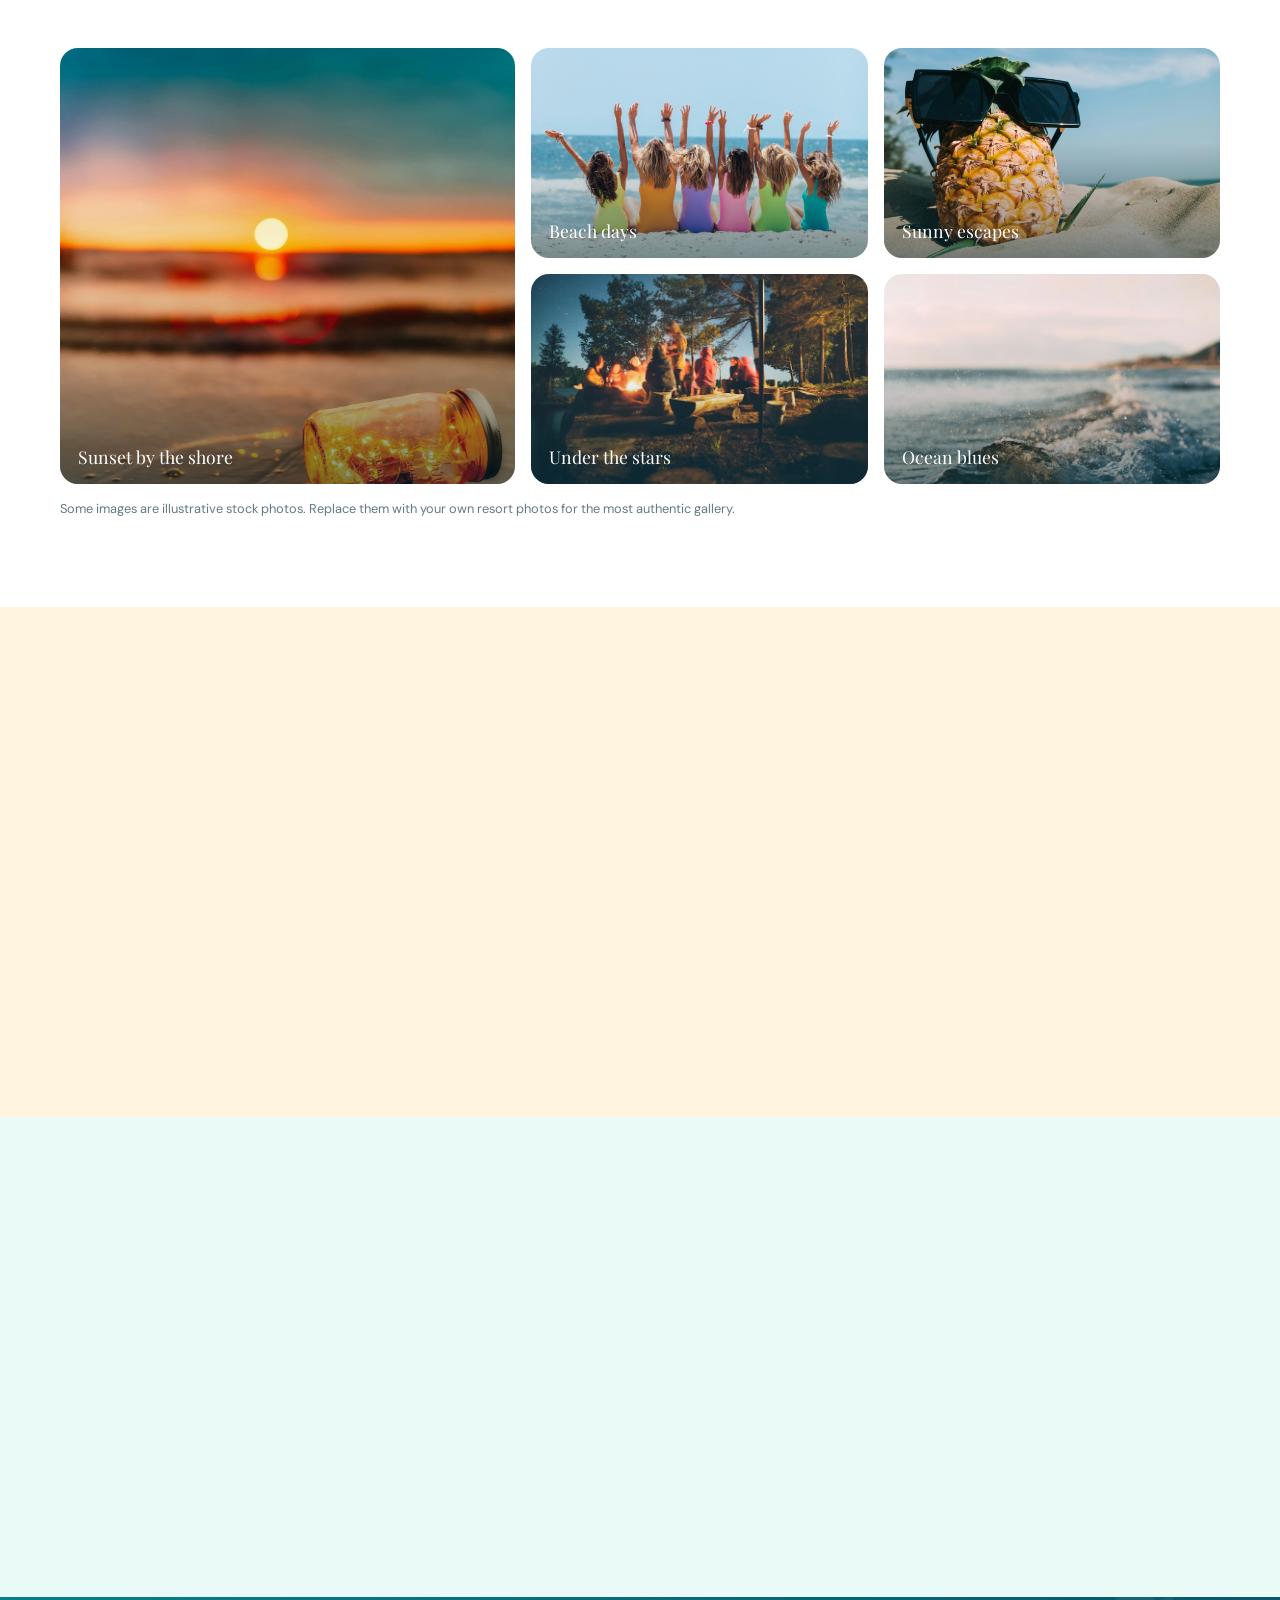
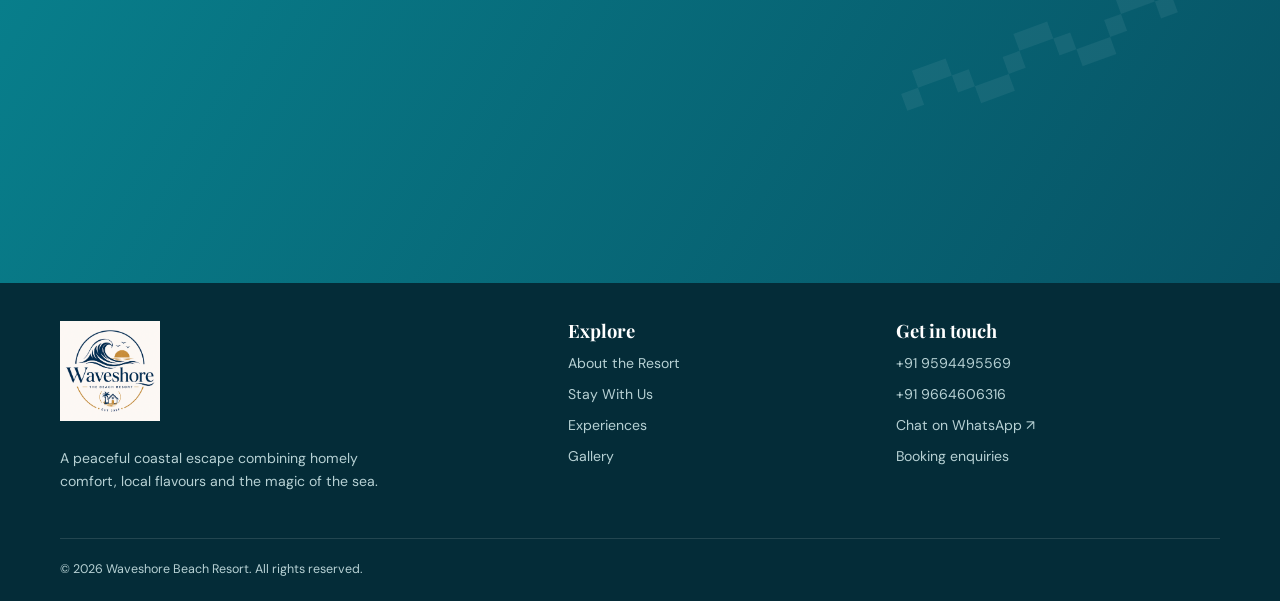
==== commit 3e55fcd2: "Add files via upload added map location" ====
--- a/index.html
+++ b/index.html
@@ -67,9 +67,16 @@
                             <h1>Wake Up to<br>the <em>Waves.</em></h1>
                             <p class="hero-copy">Slow down, breathe in the sea air and feel at home by the coast. Discover the warmth of a beachside homestay, fresh local flavours and nights under a sky full of stars at Waveshore Beach Resort.</p>
                             <div class="hero-actions">
-                                <a class="btn coral" href="#stay">Explore Your Stay <span>→</span></a><a class="btn outline" href="tel:+919664606316" target="_blank" rel="noopener noreferrer">
+                                <a class="btn outline"  
+                                href="https://www.google.com/maps/dir/?api=1&destination=15.775463%2C73.6598839"
+  target="_blank">Get Directions → </a>
+                                <a class="btn coral" href="#stay">Explore Your Stay <span>→</span></a>
+                                <a class="btn outline" href="tel:+919664606316" target="_blank" rel="noopener noreferrer">
                                 Ask About Availability</a>
                             </div>
+
+  
+
                             <div class="hero-footnote"><span><b>✦</b> Beachside getaway</span><span><b>⌂</b> Homely comfort</span><span><b>☼</b> Coastal experiences</span></div>
                         </div>
                     </div>
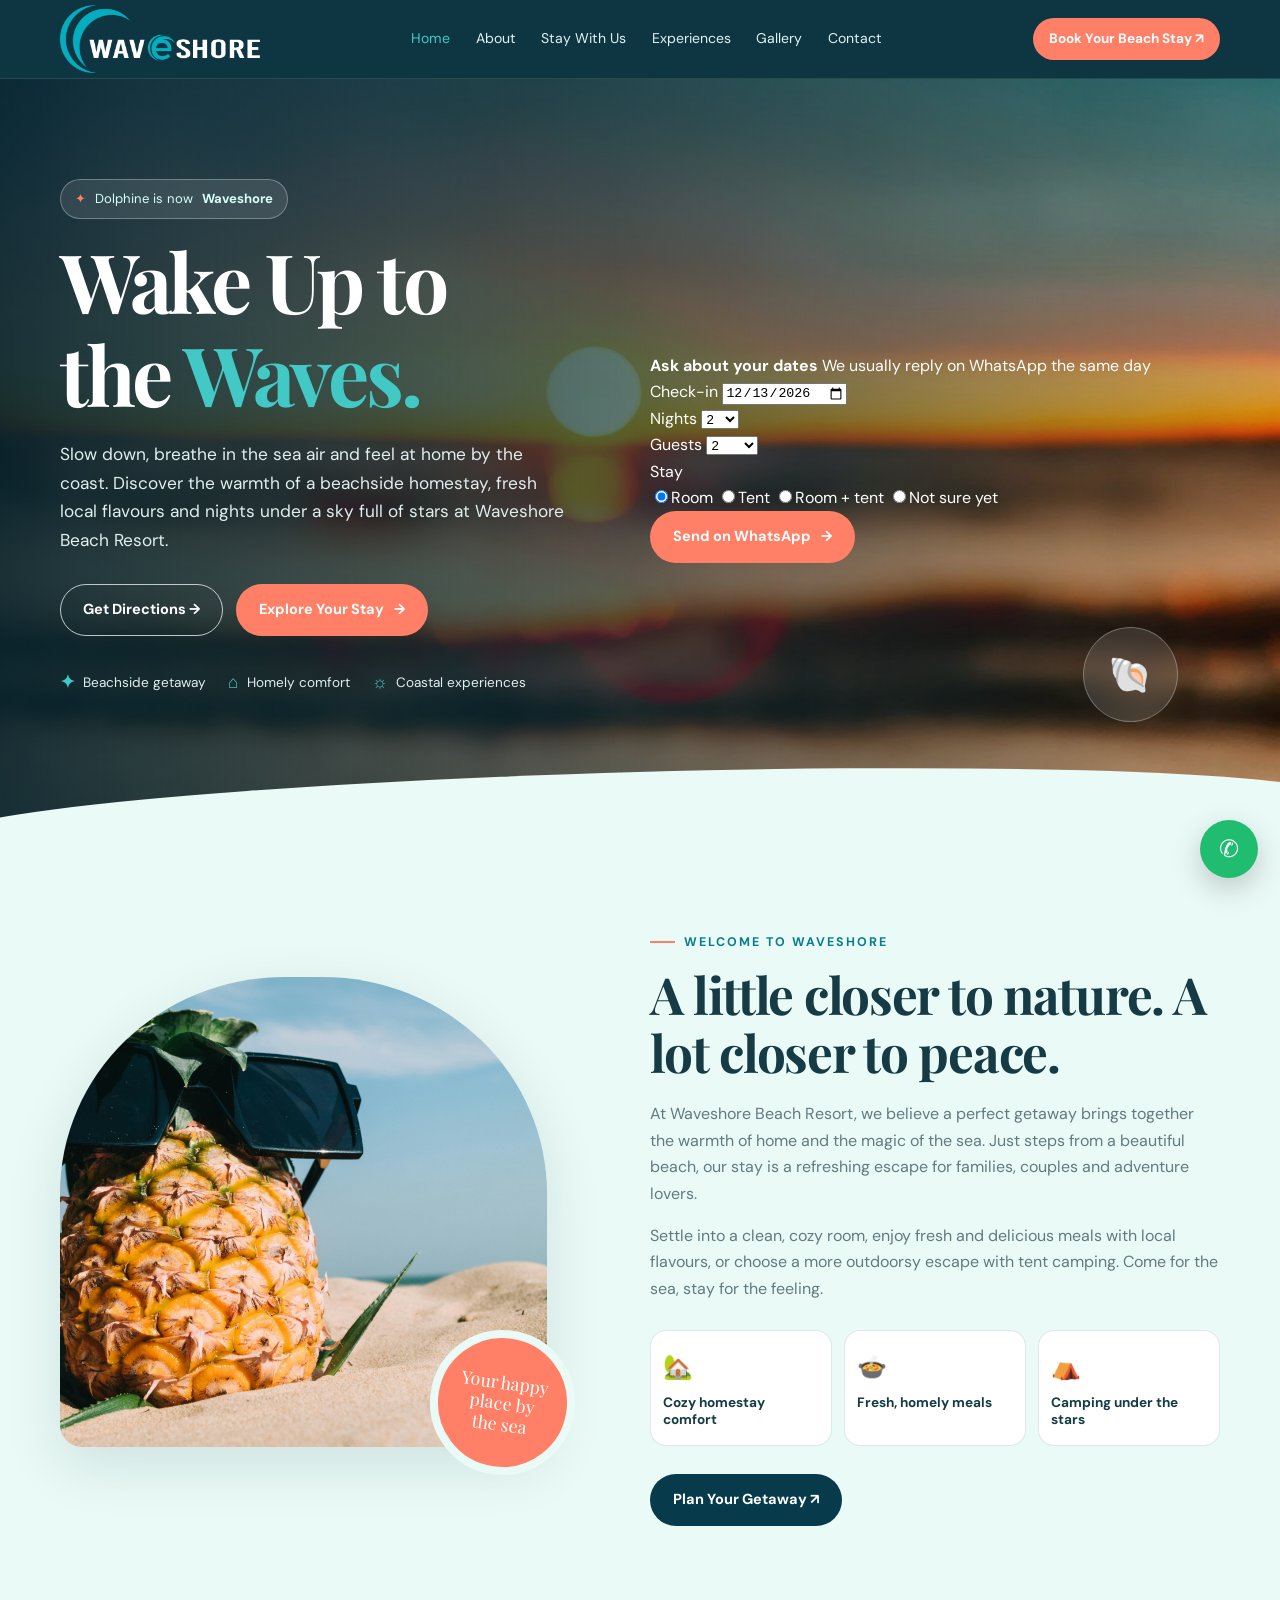
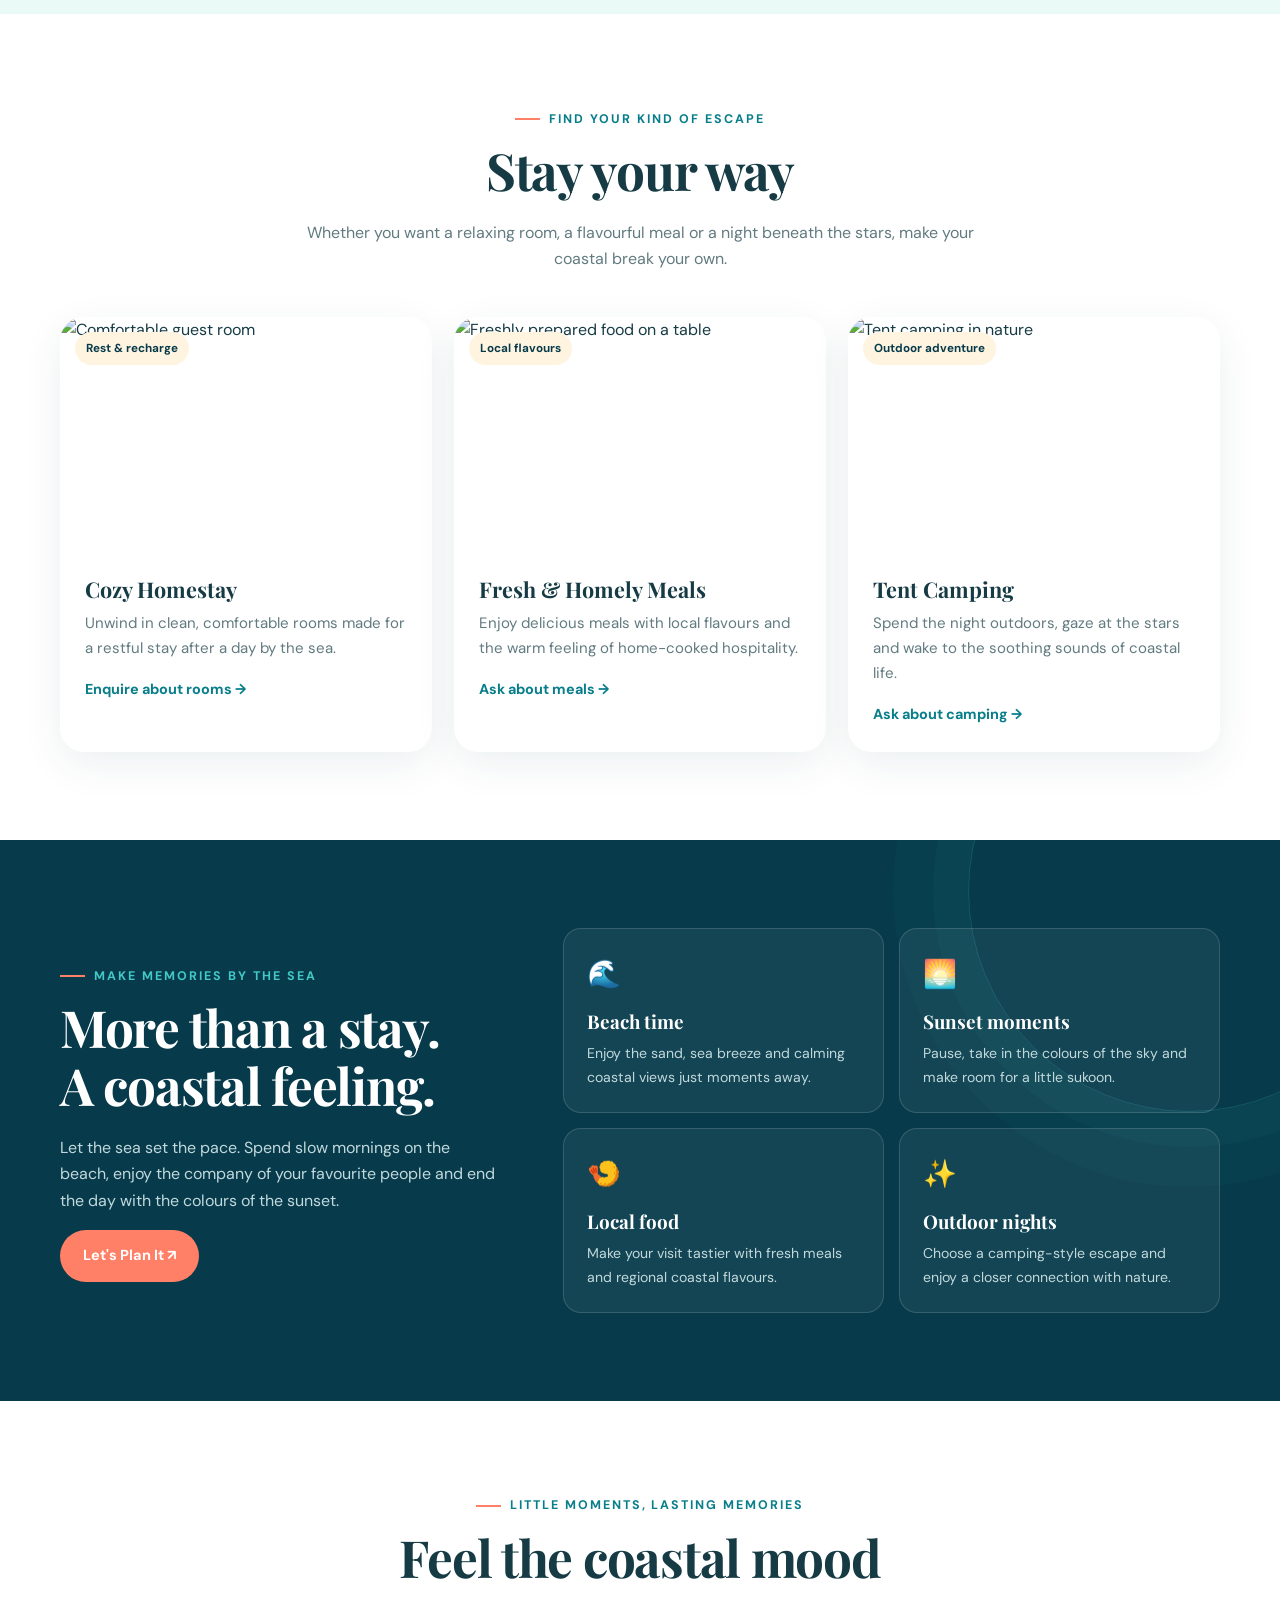
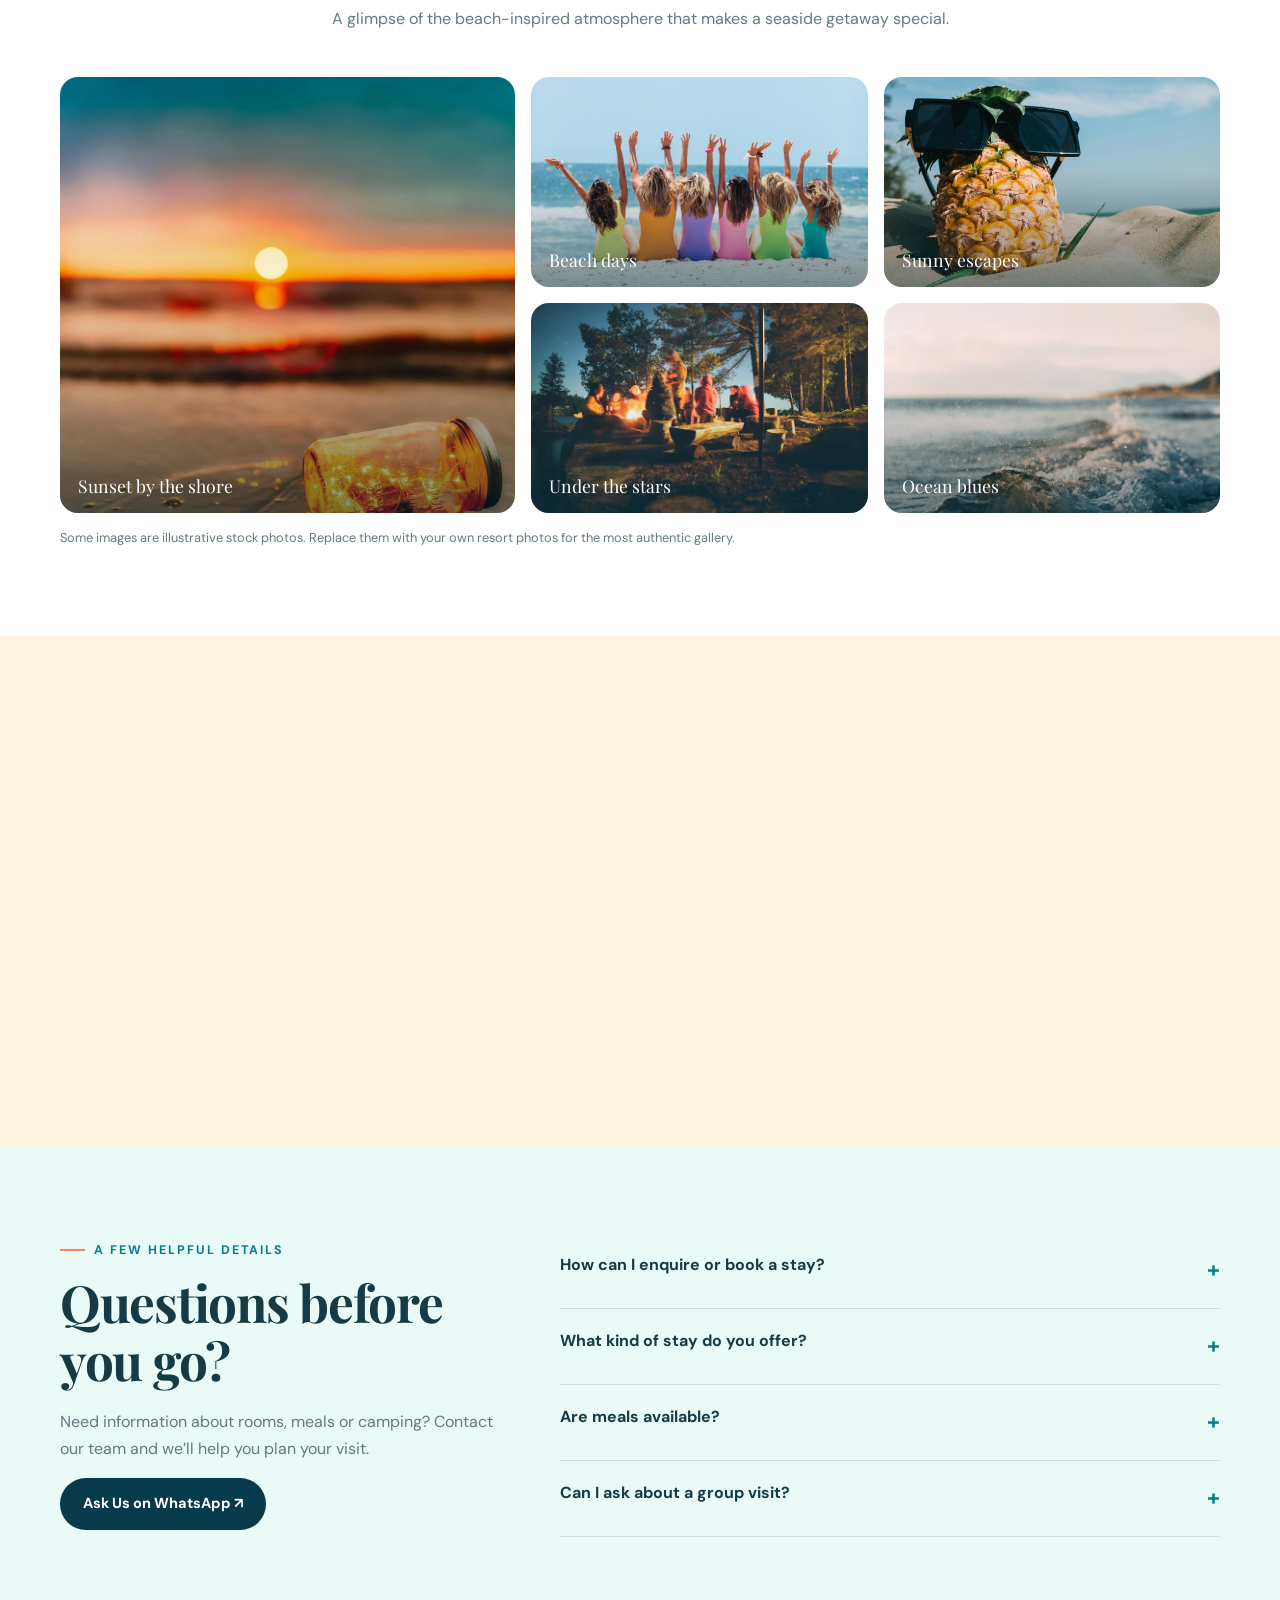
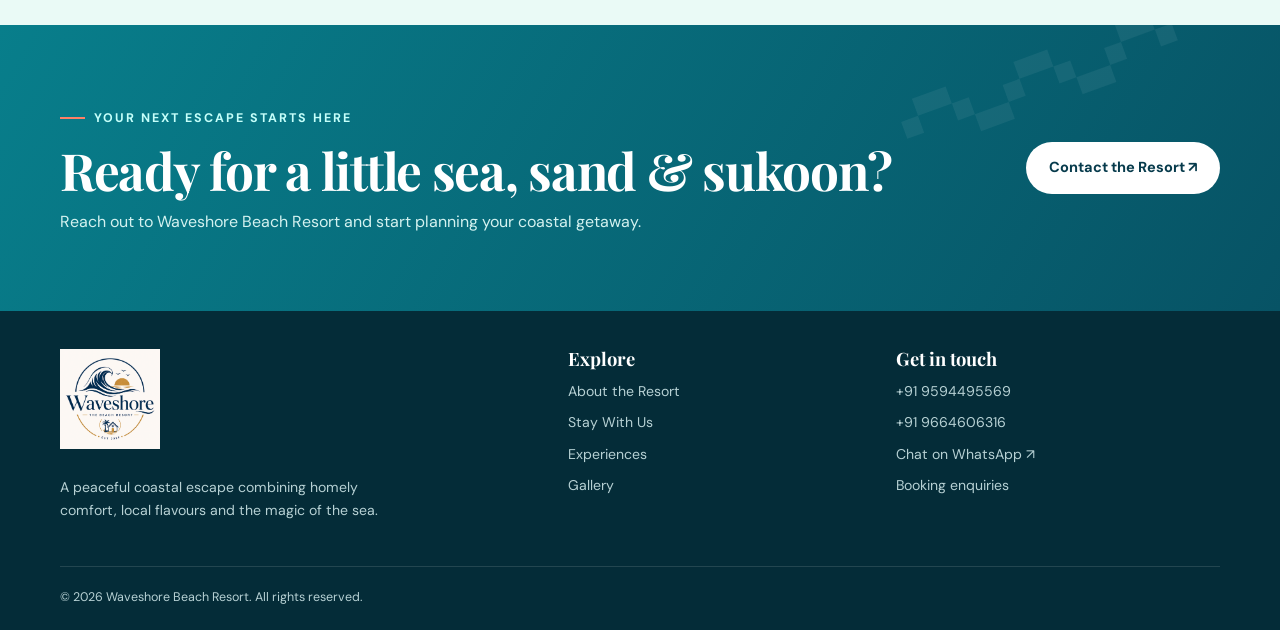
==== commit ccb457f8: "Add files via upload added new form" ====
--- a/index.html
+++ b/index.html
@@ -55,15 +55,17 @@
                     </a>
                     <button class="menu-toggle" id="menuToggle" aria-label="Open menu" aria-expanded="false">☰</button>
                     <nav class="nav-links" id="navLinks" aria-label="Main navigation"><a href="#home" class="active">Home</a><a href="#about">About</a><a href="#stay">Stay With Us</a><a href="#experiences">Experiences</a><a href="#gallery">Gallery</a><a href="#contact">Contact</a></nav>
-                    <a class="nav-book" href="https://wa.me/919664606316?text=Hello%20Waveshore%20Beach%20Resort%2C%20I%20would%20like%20to%20enquire%20about%20a%20stay." target="_blank" rel="noopener noreferrer">Book Your Beach Stay ↗</a>
+                 
+                    <!-- <a class="nav-book" href="https://wa.me/919664606316?text=Hello%20Waveshore%20Beach%20Resort%2C%20I%20would%20like%20to%20enquire%20about%20a%20stay." target="_blank" rel="noopener noreferrer">Book Your Beach Stay ↗</a> -->
+                    <a class="nav-book" href="tel:+919664606316" target="_blank" rel="noopener noreferrer">Book Your Beach Stay ↗</a>
                 </div>
             </header>
             <main>
                 <section class="hero" id="home">
                     <div class="hero-bg" aria-hidden="true"></div>
-                    <div class="container">
+                    <div class="container intro-grid">
                         <div class="hero-content reveal">
-                            <div class="hero-label"><span>✦</span> Your coastal escape awaits</div>
+                            <div class="hero-label"><span>✦</span> Dolphine is now<b>Waveshore</b></div>
                             <h1>Wake Up to<br>the <em>Waves.</em></h1>
                             <p class="hero-copy">Slow down, breathe in the sea air and feel at home by the coast. Discover the warmth of a beachside homestay, fresh local flavours and nights under a sky full of stars at Waveshore Beach Resort.</p>
                             <div class="hero-actions">
@@ -71,13 +73,49 @@
                                 href="https://www.google.com/maps/dir/?api=1&destination=15.775463%2C73.6598839"
   target="_blank">Get Directions → </a>
                                 <a class="btn coral" href="#stay">Explore Your Stay <span>→</span></a>
-                                <a class="btn outline" href="tel:+919664606316" target="_blank" rel="noopener noreferrer">
-                                Ask About Availability</a>
+                                <!-- <a class="btn outline" href="tel:+919664606316" target="_blank" rel="noopener noreferrer">
+                                Ask About Availability</a> -->
                             </div>
 
   
 
                             <div class="hero-footnote"><span><b>✦</b> Beachside getaway</span><span><b>⌂</b> Homely comfort</span><span><b>☼</b> Coastal experiences</span></div>
+                        </div>
+                        <div class="availability_form">
+                            <form class="enq" id="enquire" aria-labelledby="enq-title">
+                                <div class="enq-head">
+                                    <strong id="enq-title">Ask about your dates</strong>
+                                    <span class="enq-note">We usually reply on WhatsApp the same day</span>
+                                </div>
+                                <div class="fields">
+                                    <div class="field">
+                                    <label for="checkin">Check-in</label>
+                                    <input id="checkin" type="date" min="2026-11-12">
+                                    </div>
+                                    <div class="field">
+                                    <label for="nights">Nights</label>
+                                    <select id="nights"><option>1</option><option selected="">2</option><option>3</option><option>4</option><option>5+</option></select>
+                                    </div>
+                                    <div class="field">
+                                    <label for="guests">Guests</label>
+                                    <select id="guests"><option>1</option><option selected="">2</option><option>3</option><option>4</option><option>5</option><option>6</option><option>7–10</option><option>10+</option></select>
+                                    </div>
+                                    <div class="field full">
+                                    <span class="flabel" id="staytype-l">Stay</span>
+                                    <div class="seg" role="radiogroup" aria-labelledby="staytype-l">
+                                        <input type="radio" name="stay" id="s-room" value="Homestay room" checked=""><label for="s-room">Room</label>
+                                        <input type="radio" name="stay" id="s-tent" value="Tent camping"><label for="s-tent">Tent</label>
+                                        <input type="radio" name="stay" id="s-both" value="Room + tent (group)"><label for="s-both">Room + tent</label>
+                                        <input type="radio" name="stay" id="s-meals" value="Not sure yet, please suggest"><label for="s-meals">Not sure yet</label>
+                                    </div>
+                                    </div>
+                                </div>
+                                <div class="enq-foot">
+                                    <a class="btn coral" id="waLink" href="https://wa.me/919664606316?text=Hi%20Waveshore!%20I'd%20like%20to%20check%20availability.%0ACheck-in%3A%2020%20Nov%202026%0ANights%3A%201%0AGuests%3A%202%0AStay%3A%20Homestay%20room" target="_blank" rel="noopener">
+                                     Send on WhatsApp <span>→</span>
+                                    </a>
+                                </div>
+                                </form>
                         </div>
                     </div>
                     <div class="floating-shell" aria-hidden="true"><span>🐚</span></div>
@@ -285,6 +323,76 @@
                 if('IntersectionObserver'in window){const so=new IntersectionObserver(entries=>entries.forEach(e=>{if(e.isIntersecting)links.forEach(a=>a.classList.toggle('active',a.getAttribute('href')==='#'+e.target.id))}),{rootMargin:'-35% 0px -55% 0px'});sections.forEach(s=>so.observe(s))}
                 document.querySelector('#year').textContent=new Date().getFullYear();
             </script>
+
+            <script>
+                (function(){
+                var LAT = 15.775463, LNG = 73.6598839, rad = Math.PI/180;
+
+                // Sunset from the standard sunrise equation, shown in IST
+                function sunset(d){
+                    var J = d.getTime()/86400000 + 2440587.5;
+                    var n = Math.ceil(J - 2451545 + 0.0008);
+                    var Js = n - LNG/360;
+                    var M = (357.5291 + 0.98560028*Js) % 360;
+                    var C = 1.9148*Math.sin(M*rad) + 0.02*Math.sin(2*M*rad) + 0.0003*Math.sin(3*M*rad);
+                    var L = (M + C + 180 + 102.9372) % 360;
+                    var Jt = 2451545 + Js + 0.0053*Math.sin(M*rad) - 0.0069*Math.sin(2*L*rad);
+                    var dec = Math.asin(Math.sin(L*rad)*Math.sin(23.4397*rad));
+                    var w = Math.acos((Math.sin(-0.833*rad) - Math.sin(LAT*rad)*Math.sin(dec)) / (Math.cos(LAT*rad)*Math.cos(dec)));
+                    return new Date((Jt + w/(2*Math.PI) - 2440587.5)*86400000);
+                }
+                try{
+                    var s = sunset(new Date());
+                    var t = s.toLocaleTimeString('en-IN',{hour:'numeric',minute:'2-digit',hour12:true,timeZone:'Asia/Kolkata'}).replace(/\s?(am|pm)/i,'');
+                    document.getElementById('sunsetT').innerHTML = t + '<small>pm IST</small>';
+                    document.getElementById('tlSunset').textContent = t + ' pm';
+                }catch(e){}
+
+                // Enquiry → prefilled WhatsApp message
+                var ci = document.getElementById('checkin');
+                var tmr = new Date(Date.now() + 86400000*7);
+                ci.value = tmr.toISOString().slice(0,10);
+                ci.min = new Date().toISOString().slice(0,10);
+                function build(){
+                    var stay = document.querySelector('input[name="stay"]:checked').value;
+                    var date = ci.value ? new Date(ci.value+'T00:00').toLocaleDateString('en-IN',{day:'numeric',month:'short',year:'numeric'}) : 'flexible';
+                    var msg = 'Hi Waveshore! I\'d like to check availability.\n' +
+                    'Check-in: ' + date + '\nNights: ' + document.getElementById('nights').value +
+                    '\nGuests: ' + document.getElementById('guests').value + '\nStay: ' + stay;
+                    var url = 'https://wa.me/919664606316?text=' + encodeURIComponent(msg);
+                    document.getElementById('waLink').href = url;
+                    document.getElementById('waBar').href = url;
+                }
+                document.getElementById('enquire').addEventListener('input', build);
+                document.getElementById('enquire').addEventListener('change', build);
+                document.getElementById('enquire').addEventListener('submit', function(e){e.preventDefault()});
+                build();
+
+                // "Ask for a tent" etc. preselect the stay type
+                document.querySelectorAll('[data-pick]').forEach(function(a){
+                    a.addEventListener('click', function(){ var r = document.getElementById(a.dataset.pick); if(r){ r.checked = true; build(); } });
+                });
+
+                // Concept switcher — each concept has its own shareable link (#tide, #grove, #dusk)
+                var root = document.documentElement, btns = document.querySelectorAll('.vbtn');
+                function show(){
+                    var h = location.hash.slice(1), v = ['tide','grove','dusk','glass','postcard'].indexOf(h) > -1 ? h : (root.dataset.v || 'tide');
+                    root.dataset.v = v;
+                    btns.forEach(function(b){ b.setAttribute('aria-pressed', b.dataset.v===v ? 'true' : 'false'); });
+                }
+                btns.forEach(function(b){ b.addEventListener('click', function(){ location.hash = b.dataset.v; show(); }); });
+                window.addEventListener('hashchange', show);
+                show();
+
+                // Copy phone number
+                var cp = document.getElementById('copyNum');
+                cp.addEventListener('click', function(){
+                    var num = cp.dataset.num, orig = cp.textContent;
+                    function done(){ cp.textContent = 'Number copied'; setTimeout(function(){cp.textContent = orig}, 1800); }
+                    if(navigator.clipboard){ navigator.clipboard.writeText(num).then(done, function(){}); }
+                });
+                })();
+                </script>
         </body>
 
       </html>
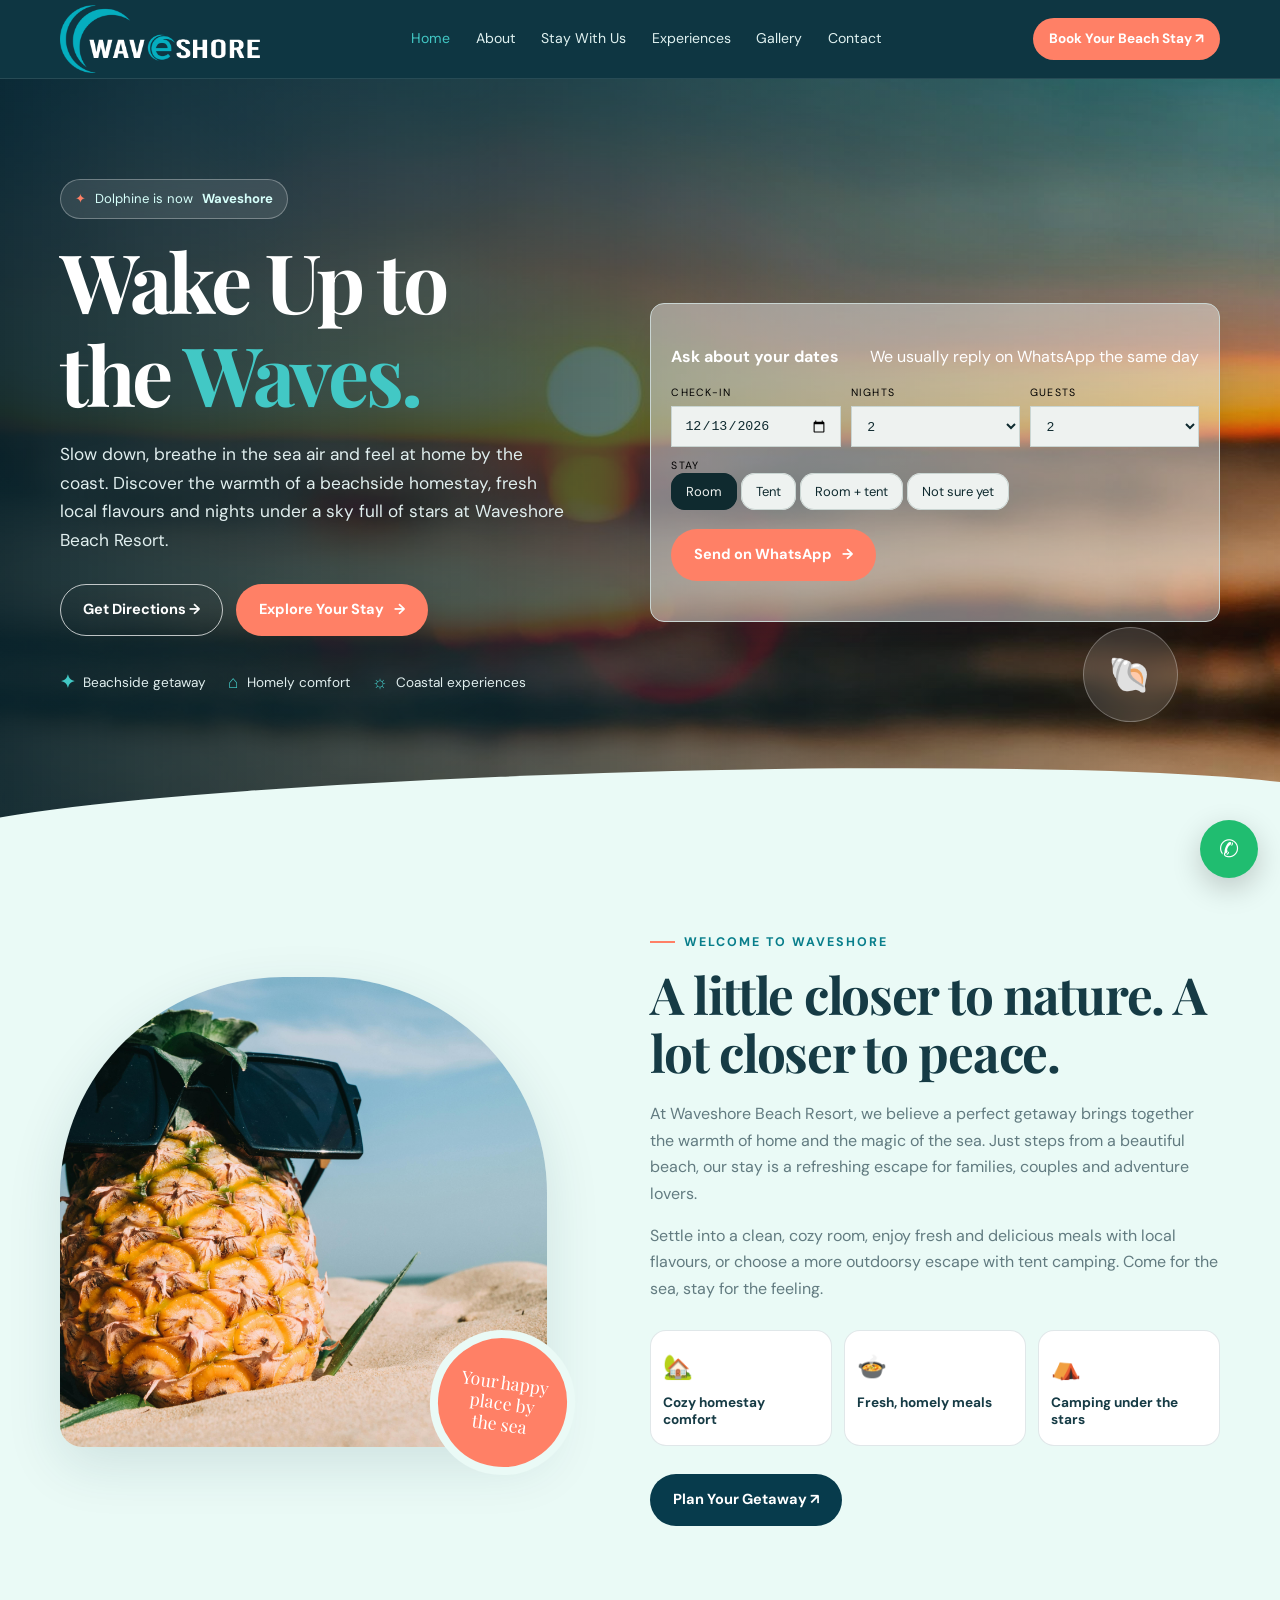
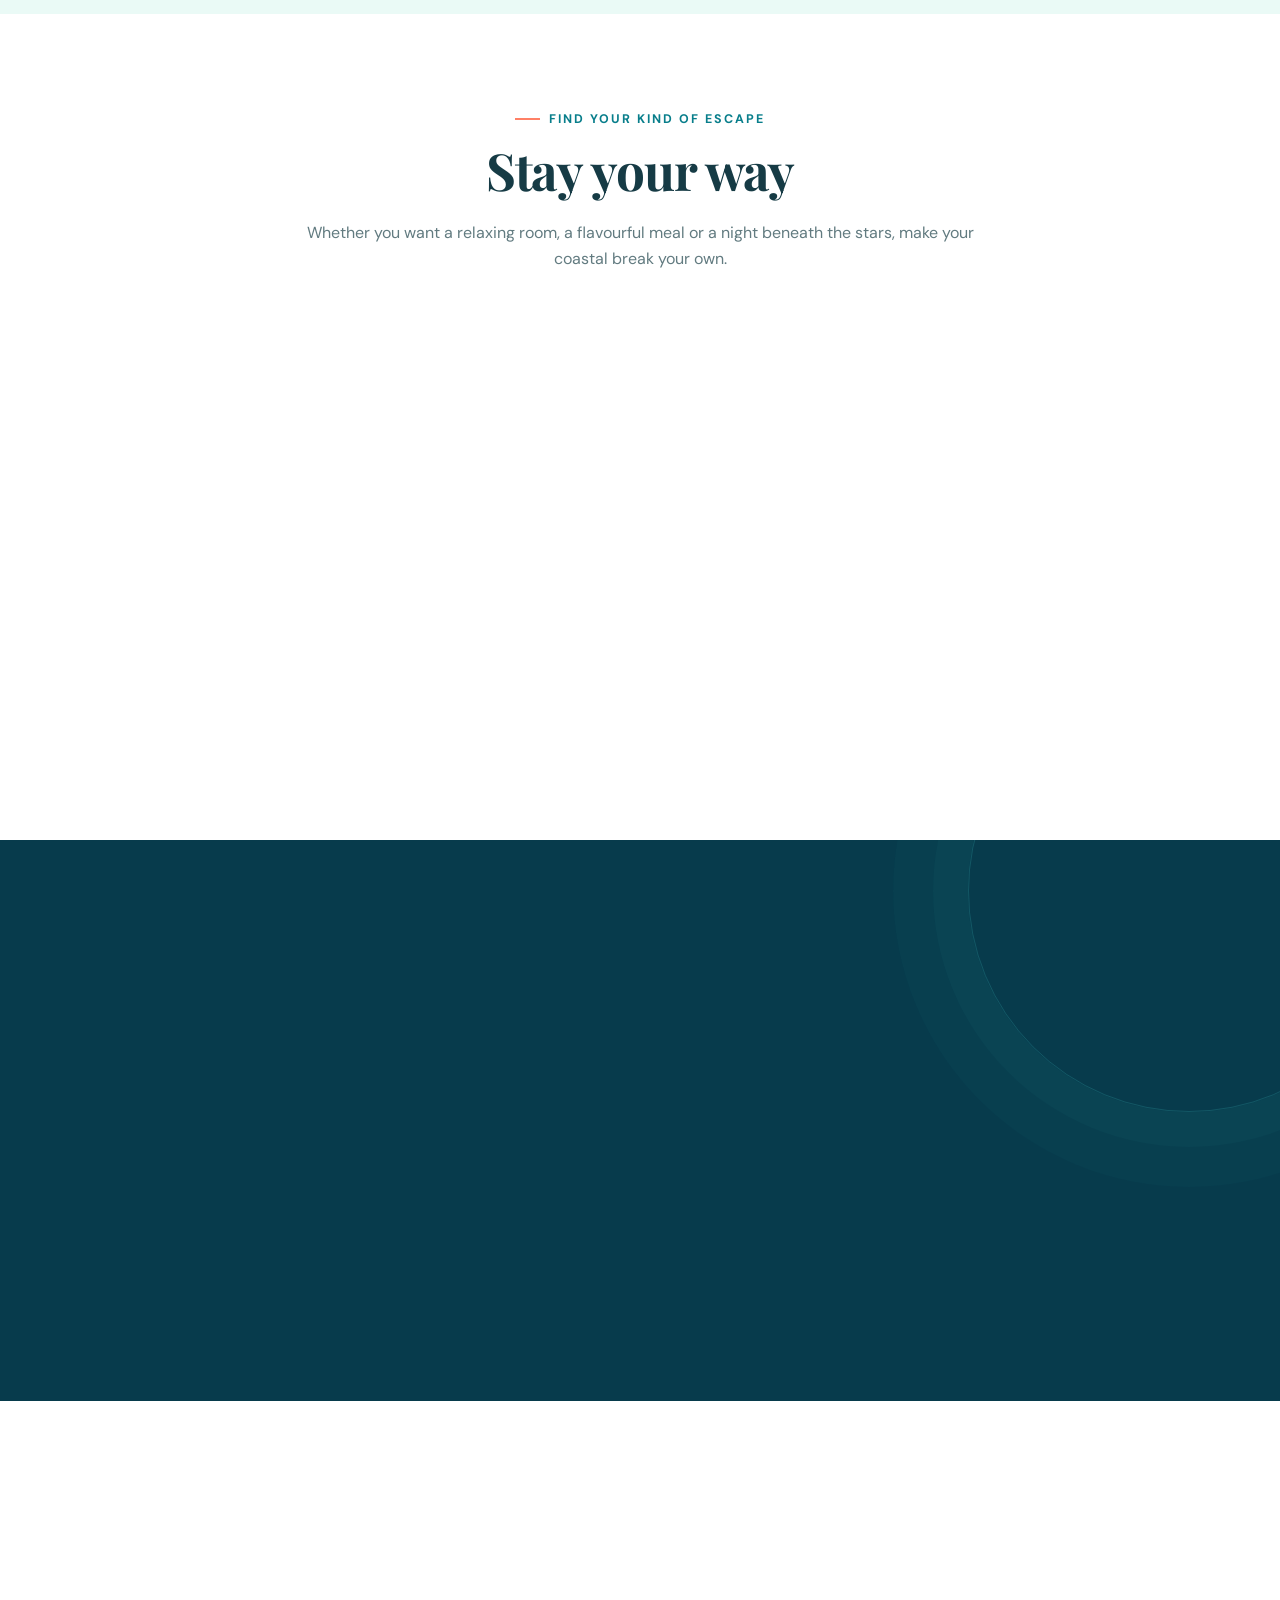
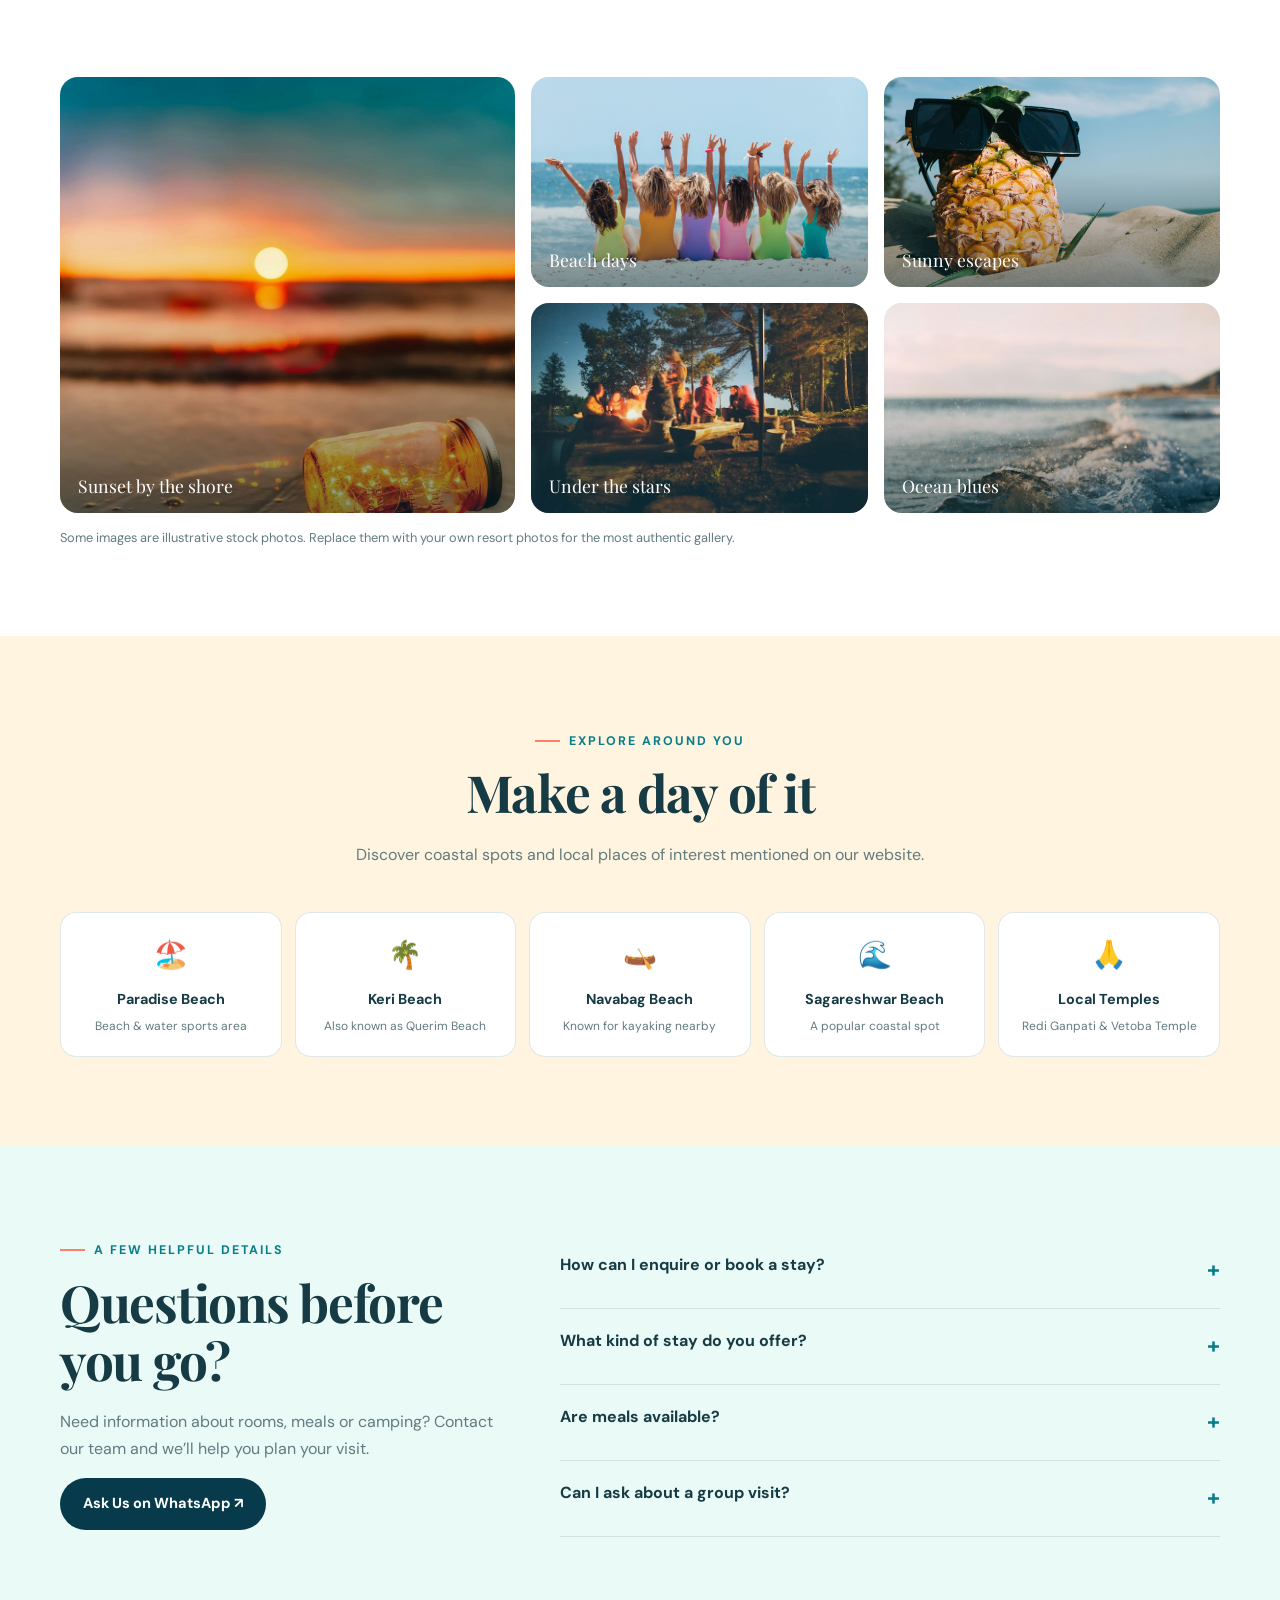
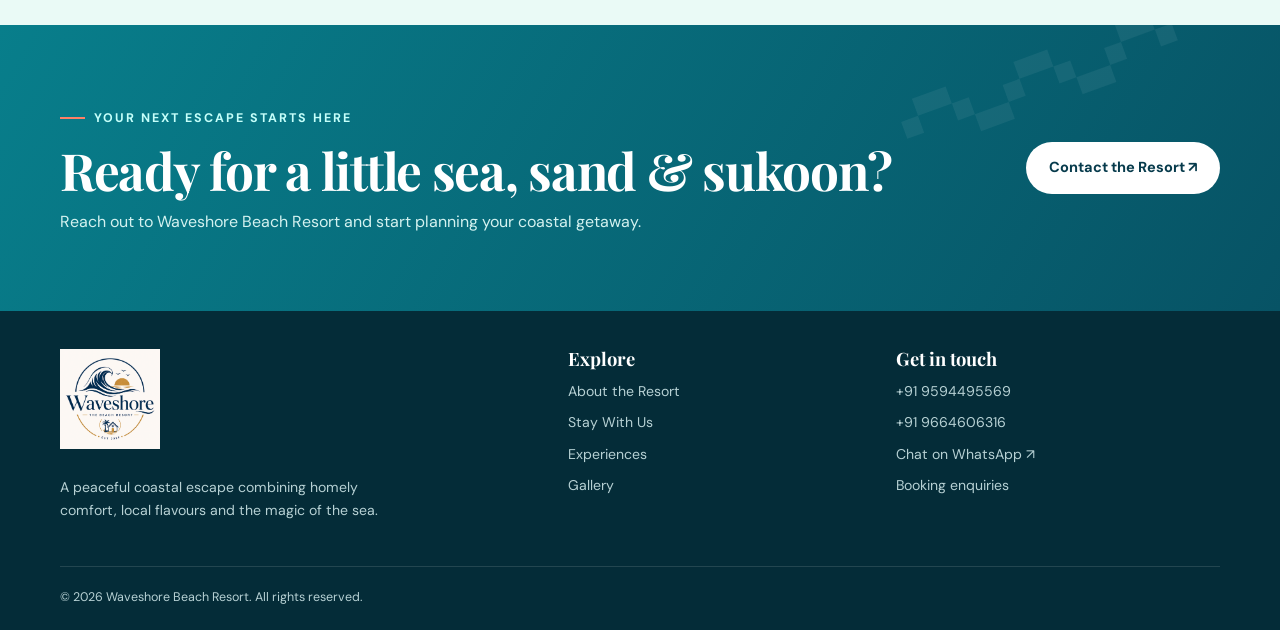
==== commit 88e7fc89: "updated images" ====
--- a/index.html
+++ b/index.html
@@ -152,20 +152,20 @@
                         </div>
                         <div class="stay-grid">
                             <article class="stay-card reveal">
-                                <div class="stay-img"><img src="https://images.unsplash.com/photo-1611892440504-42a792e24d32?auto=format&fit=crop&w=1000&q=85" alt="Comfortable guest room" loading="lazy"><span class="stay-badge">Rest & recharge</span></div>
+                                <div class="stay-img"><img src="img/roomview.jpeg" alt="Comfortable guest room" loading="lazy"><span class="stay-badge">Rest & recharge</span></div>
                                 <div class="stay-content">
                                     <h3>Cozy Homestay</h3>
                                     <p>Unwind in clean, comfortable rooms made for a restful stay after a day by the sea.</p><a class="text-link" href="https://wa.me/919664606316?text=Hello%2C%20I%20would%20like%20room%20details." target="_blank" rel="noopener noreferrer">Enquire about rooms →</a></div>
                             </article>
                             <article class="stay-card reveal">
-                                <div class="stay-img"><img src="https://images.unsplash.com/photo-1559339352-11d035aa65de?auto=format&fit=crop&w=1000&q=85" alt="Freshly prepared food on a table" loading="lazy"><span class="stay-badge">Local flavours</span></div>
+                                <div class="stay-img"><img src="img/fish.jpeg" alt="Freshly prepared food on a table" loading="lazy"><span class="stay-badge">Local flavours</span></div>
                                 <div class="stay-content">
                                     <h3>Fresh & Homely Meals</h3>
                                     <p>Enjoy delicious meals with local flavours and the warm feeling of home-cooked hospitality.</p><a class="text-link" href="https://wa.me/919664606316?text=Hello%2C%20please%20share%20meal%20options." target="_blank" rel="noopener noreferrer">
                                         Ask about meals →</a></div>
                             </article>
                             <article class="stay-card reveal">
-                                <div class="stay-img"><img src="https://images.unsplash.com/photo-1478131143081-80f7f84ca84d?auto=format&fit=crop&w=1000&q=85" alt="Tent camping in nature" loading="lazy"><span class="stay-badge">Outdoor adventure</span></div>
+                                <div class="stay-img"><img src="img/tentcamp.jpg" alt="Tent camping in nature" loading="lazy"><span class="stay-badge">Outdoor adventure</span></div>
                                 <div class="stay-content">
                                     <h3>Tent Camping</h3>
                                     <p>Spend the night outdoors, gaze at the stars and wake to the soothing sounds of coastal life.</p>
--- a/css/styles.css
+++ b/css/styles.css
@@ -918,7 +918,7 @@
     background-position: 60% center
   }
   .hero-content {
-    padding: 80px 0 140px
+    padding: 30px 0 0;
   }
   .hero-copy {
     font-size: 1rem
@@ -929,6 +929,9 @@
     right: 8%;
     bottom: 62px
   }
+  .hero-footnote{
+    display: none;
+  }
   .floating-shell span {
     font-size: 1.6rem
   }
@@ -1038,4 +1041,75 @@
     width: 52px;
     height: 52px
   }
+}
+
+
+.enq {
+    background: #ffffff69;
+    border: 1px solid #c9d5d2;
+    border-radius: 14px;
+    padding: 40px 20px;
+    display: grid;
+    gap: 14px;
+    margin-top: 8px;
+    box-shadow: 0 18px 40px -28px rgba(10, 20, 30, .45);
+}
+.enq-head {
+    display: flex;
+    justify-content: space-between;
+    align-items: baseline;
+    gap: 12px;
+    flex-wrap: wrap;
+}
+.fields {
+    display: grid;
+    grid-template-columns: 1fr 1fr 1fr;
+    gap: 10px;
+}
+.field {
+    display: grid;
+    gap: 4px;
+    min-width: 0;
+}
+.field label, .field .flabel {
+    font-size: .66rem;
+    letter-spacing: .12em;
+    text-transform: uppercase;
+    color: #000;
+}
+.field input, .field select {
+    color: #0f2a2f;
+    background: #eef2f0;
+    border: 1px solid #c9d5d2;
+    border-radius: calc(var(--r) * .7);
+    padding: 11px 12px;
+    width: 100%;
+    min-width: 0;
+}
+.field.full {
+    grid-column: 1 / -1;
+}
+.seg input {
+    position: absolute;
+    opacity: 0;
+    pointer-events: none;
+}
+.seg label {
+    text-transform: none;
+    letter-spacing: 0;
+    color: #0f2a2f;
+    padding: 9px 14px;
+    border: 1px solid #c9d5d2;
+    border-radius: 14px;
+    cursor: pointer;
+    background: #eef2f0;
+    font-size: 13px;
+}
+.seg input:checked+label {
+    background: #0f2a2f;
+    color: #eef2f0;
+    border-color: #0f2a2f;
+}
+.enq-foot{
+  margin-top: 10px;
 }
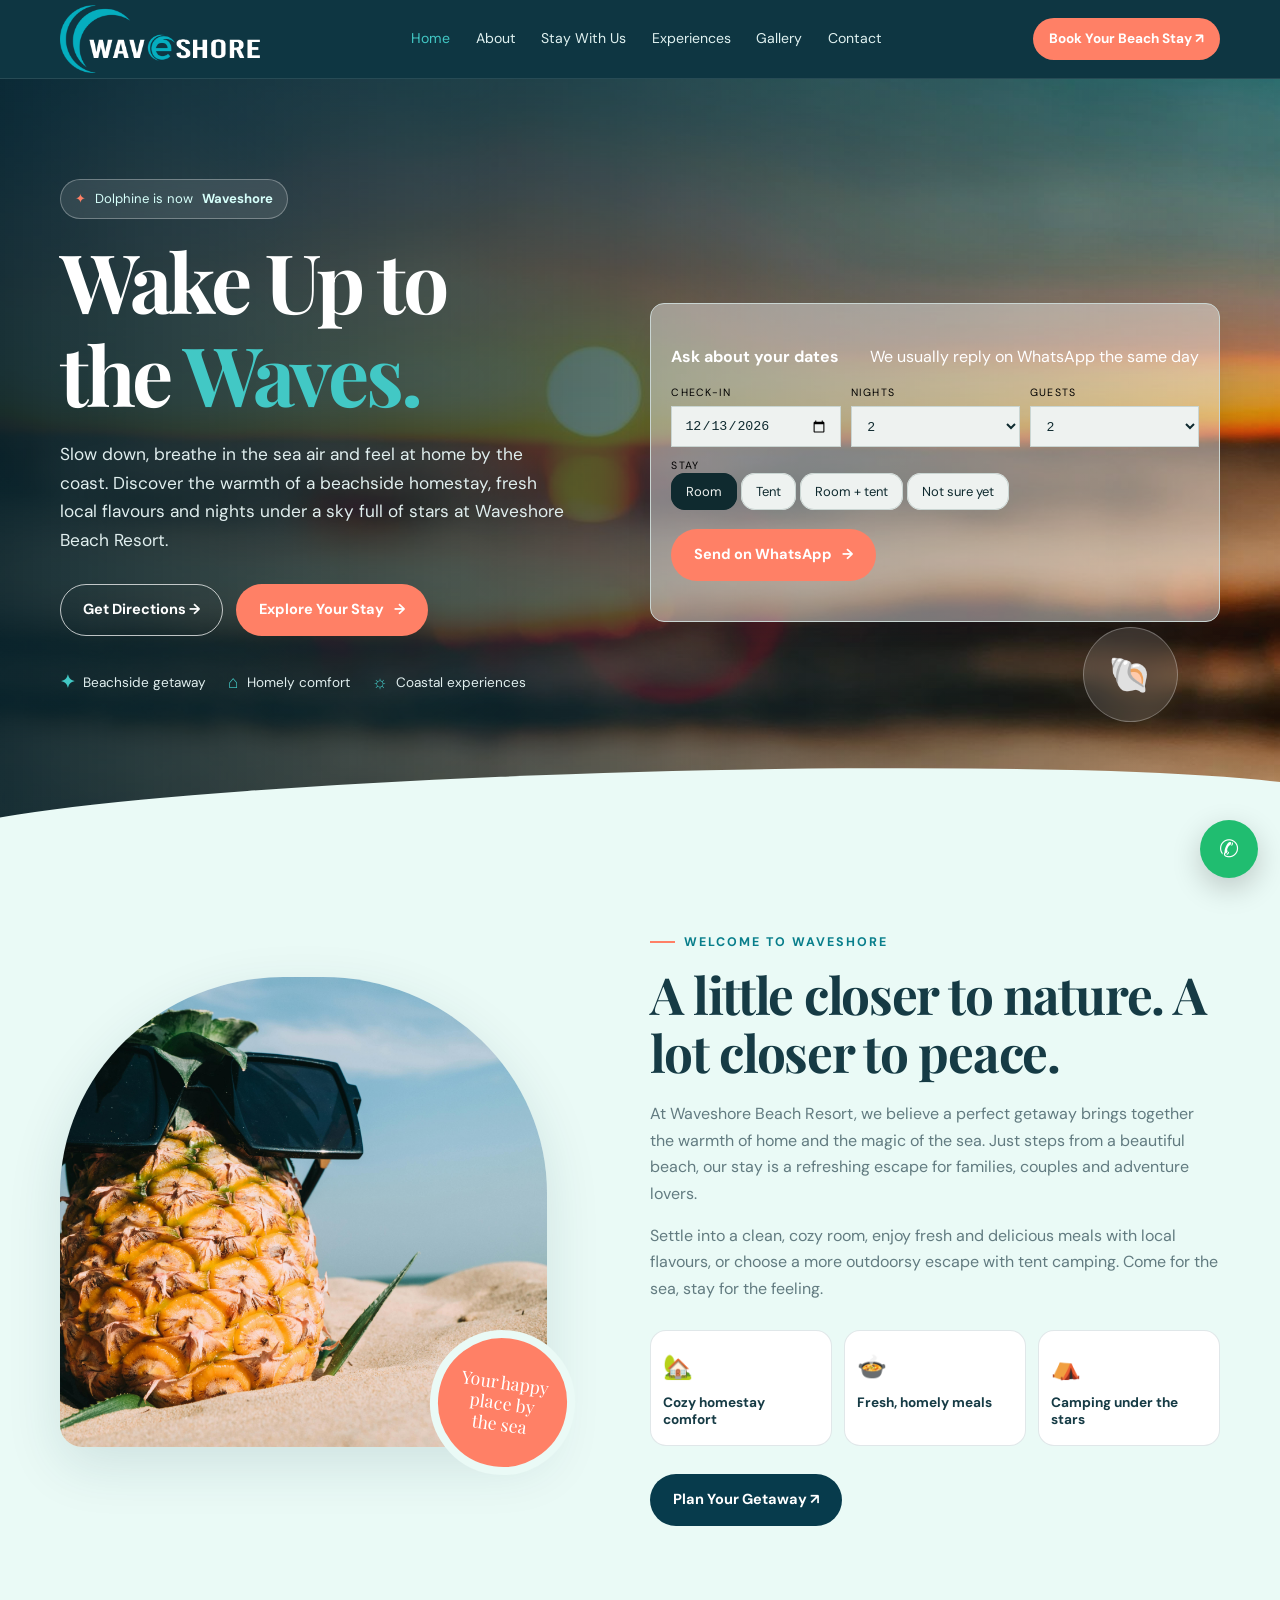
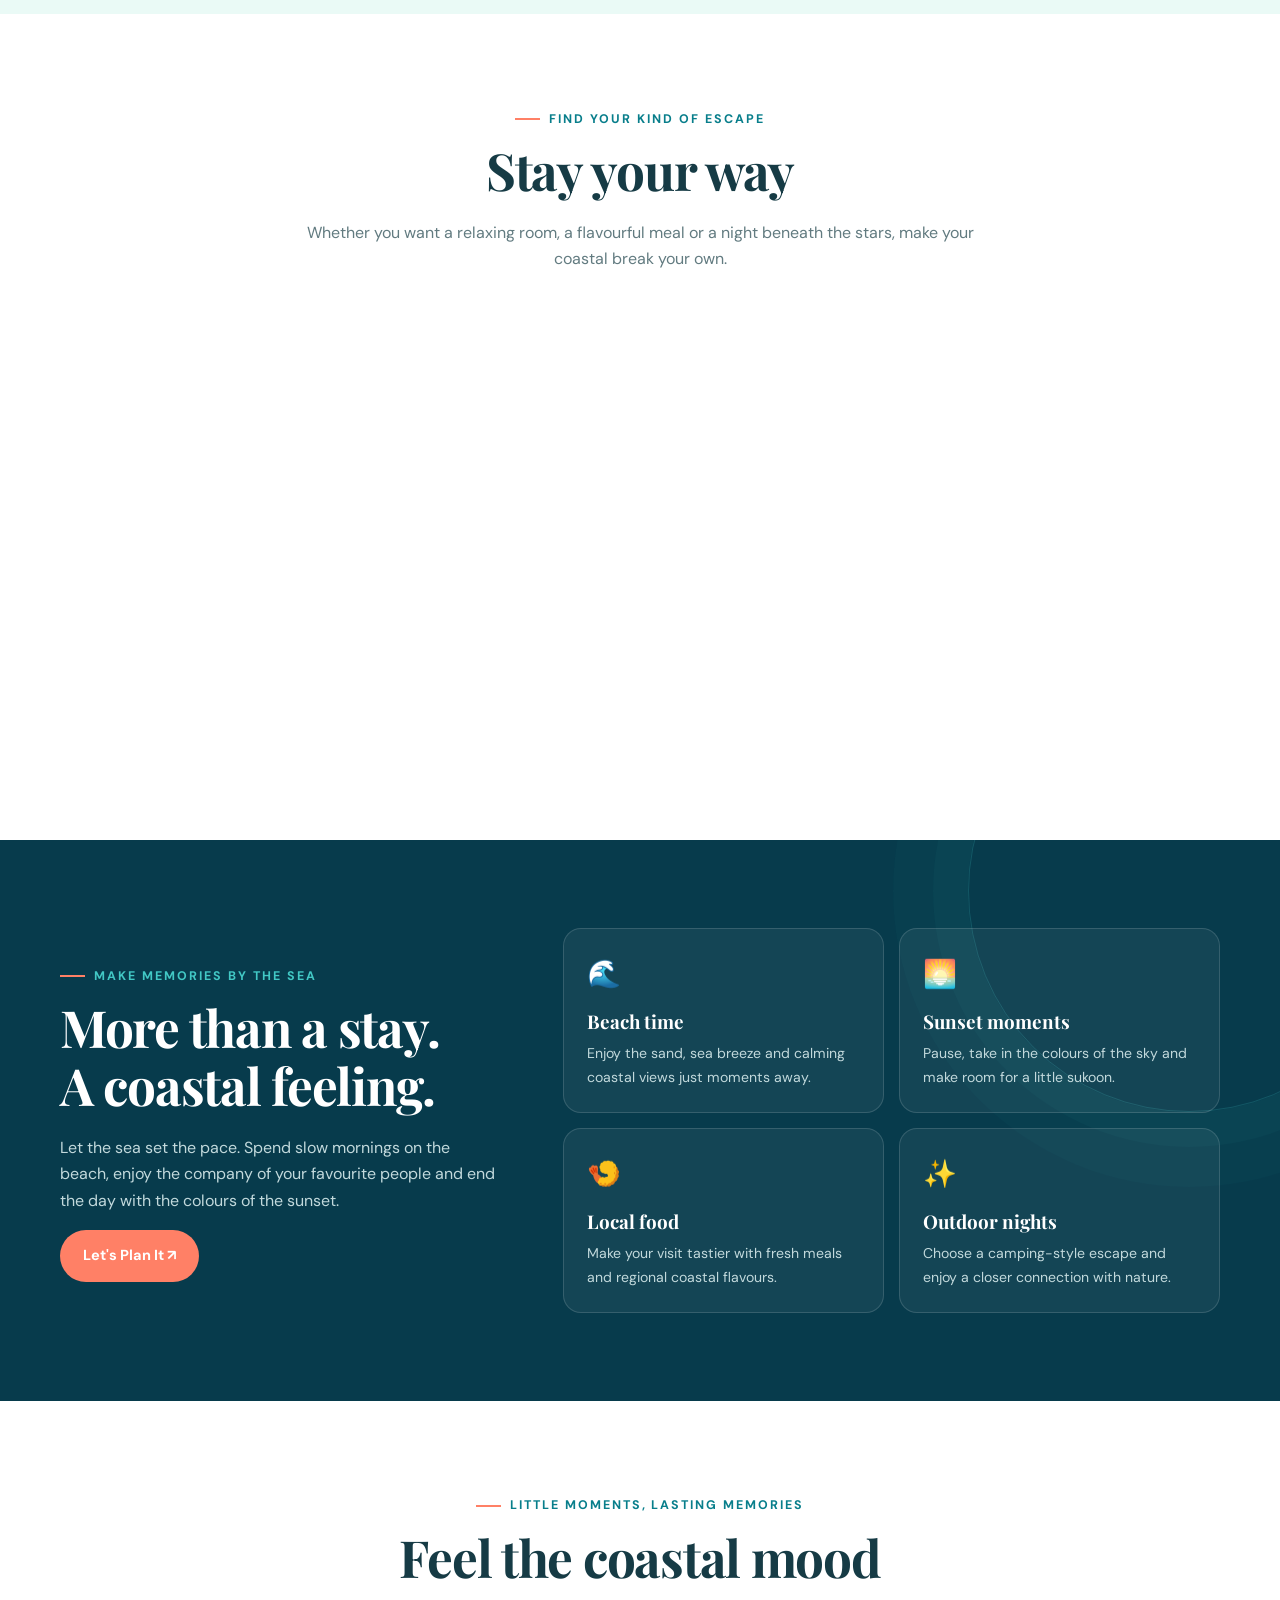
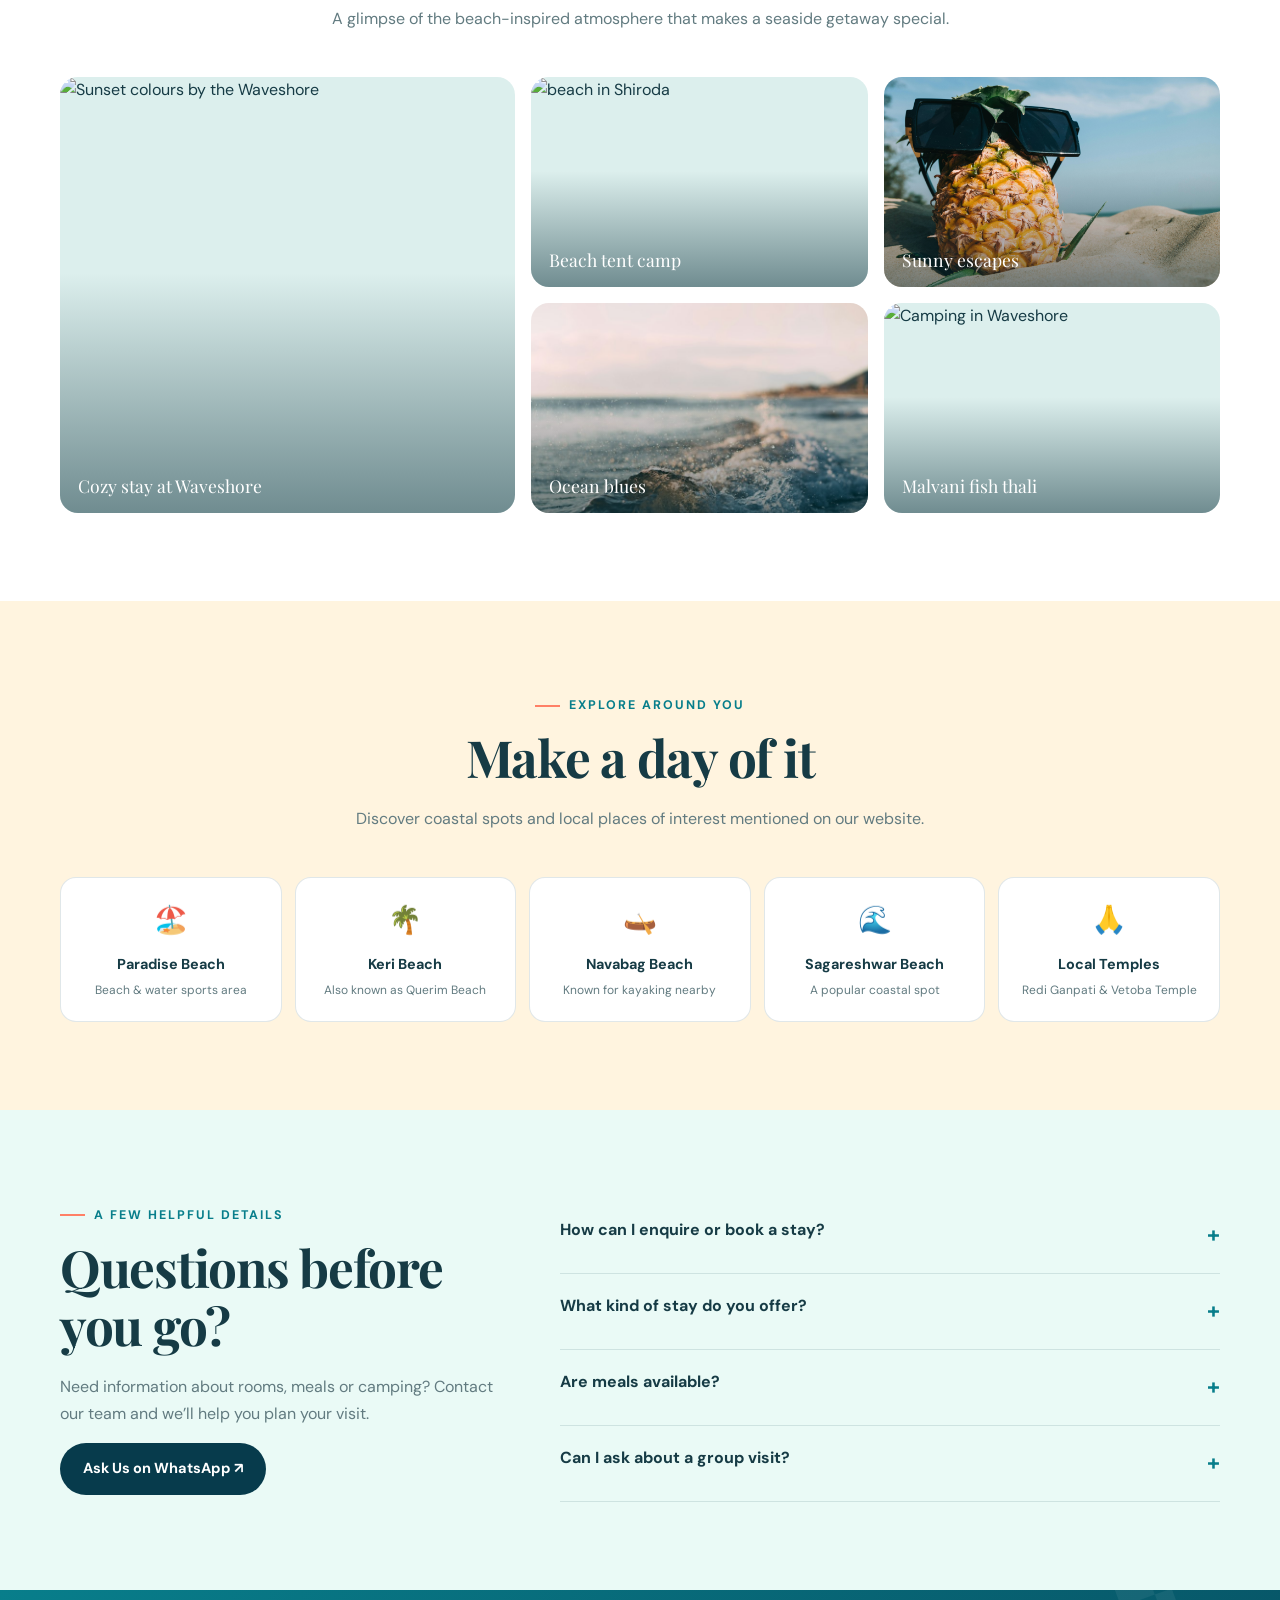
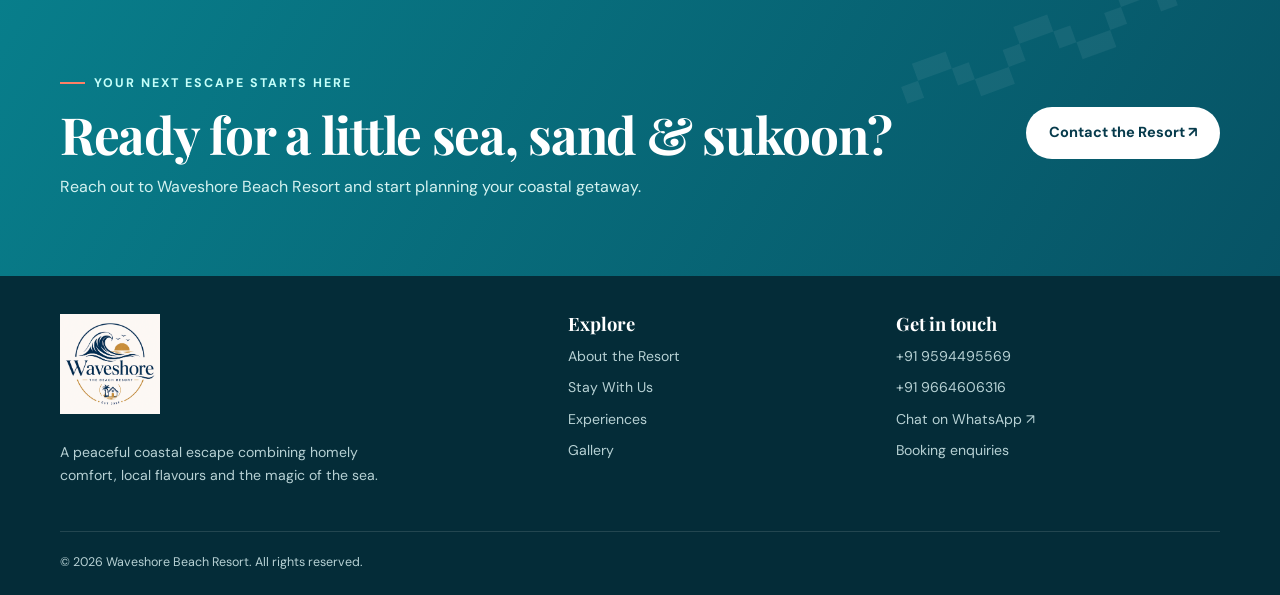
==== commit 5a8a97c4: "updated gallery images" ====
--- a/index.html
+++ b/index.html
@@ -214,20 +214,23 @@
                             <p>A glimpse of the beach-inspired atmosphere that makes a seaside getaway special.</p>
                         </div>
                         <div class="gallery-grid reveal">
-                            <a class="gallery-item" href="img/beach-night.jpg" target="_blank" rel="noopener noreferrer">
-                                <img src="img/beach-night.jpg" alt="Sunset colours by the shore" loading="lazy">
-                                <span class="gallery-caption">Sunset by the shore</span></a>
-                            <a class="gallery-item" href="img/beach-people.jpg" target="_blank" rel="noopener noreferrer">
-                                <img src="img/beach-people.jpg" alt="Friends enjoying a beach day" loading="lazy"><span class="gallery-caption">Beach days</span></a>
+                            <a class="gallery-item" href="img/gallery/roomview.jpeg" target="_blank" rel="noopener noreferrer">
+                                <img src="img/gallery/roomview.jpeg" alt="Sunset colours by the Waveshore" loading="lazy">
+                                <span class="gallery-caption">Cozy stay at Waveshore</span></a>
+                            <a class="gallery-item" href="img/gallery/tentcamp.jpeg" target="_blank" rel="noopener noreferrer">
+                                <img src="img/gallery/tentcamp.jpg" alt="beach in Shiroda" loading="lazy"><span class="gallery-caption">Beach tent camp</span></a>
+								<!-- <a class="gallery-item" href="img/beach-people.jpg" target="_blank" rel="noopener noreferrer"> -->
+                                <!-- <img src="img/beach-people.jpg" alt="beach in Shiroda" loading="lazy"><span class="gallery-caption">Beach days</span></a> -->
                             <a class="gallery-item" href="img/beach-sun.jpg" target="_blank" rel="noopener noreferrer">
-                                <img src="img/beach-sun.jpg" alt="Sunny coastal mood" loading="lazy"><span class="gallery-caption">Sunny escapes</span></a>
-                            <a class="gallery-item" href="img/under-start-camp.jpeg" target="_blank" rel="noopener noreferrer">
-                                <img src="img/under-start-camp.jpeg" alt="Camping close to nature" loading="lazy"><span class="gallery-caption">Under the stars</span></a>
+                                <img src="img/beach-sun.jpg" alt="shiroda beach" loading="lazy"><span class="gallery-caption">Sunny escapes</span></a>
+                            <!-- <a class="gallery-item" href="img/under-start-camp.jpeg" target="_blank" rel="noopener noreferrer"> -->
+                                <!-- <img src="img/gallery/fish.jpeg" alt="Camping in Waveshore" loading="lazy"><span class="gallery-caption">Malvani fish thali</span></a> -->
                             <a class="gallery-item" href="img/wavesimg.jpeg" target="_blank" rel="noopener noreferrer">
                                 <img src="img/wavesimg.jpeg" alt="Ocean waves rolling onto a beach" loading="lazy">
                                 <span class="gallery-caption">Ocean blues</span></a>
-                        </div>
-                        <p class="muted" style="font-size:.8rem;margin:14px 0 0">Some images are illustrative stock photos. Replace them with your own resort photos for the most authentic gallery.</p>
+								<a class="gallery-item" href="img/under-start-camp.jpeg" target="_blank" rel="noopener noreferrer">
+                                <img src="img/gallery/fish.jpeg" alt="Camping in Waveshore" loading="lazy"><span class="gallery-caption">Malvani fish thali</span></a>
+                        </div>
                     </div>
                 </section>
 
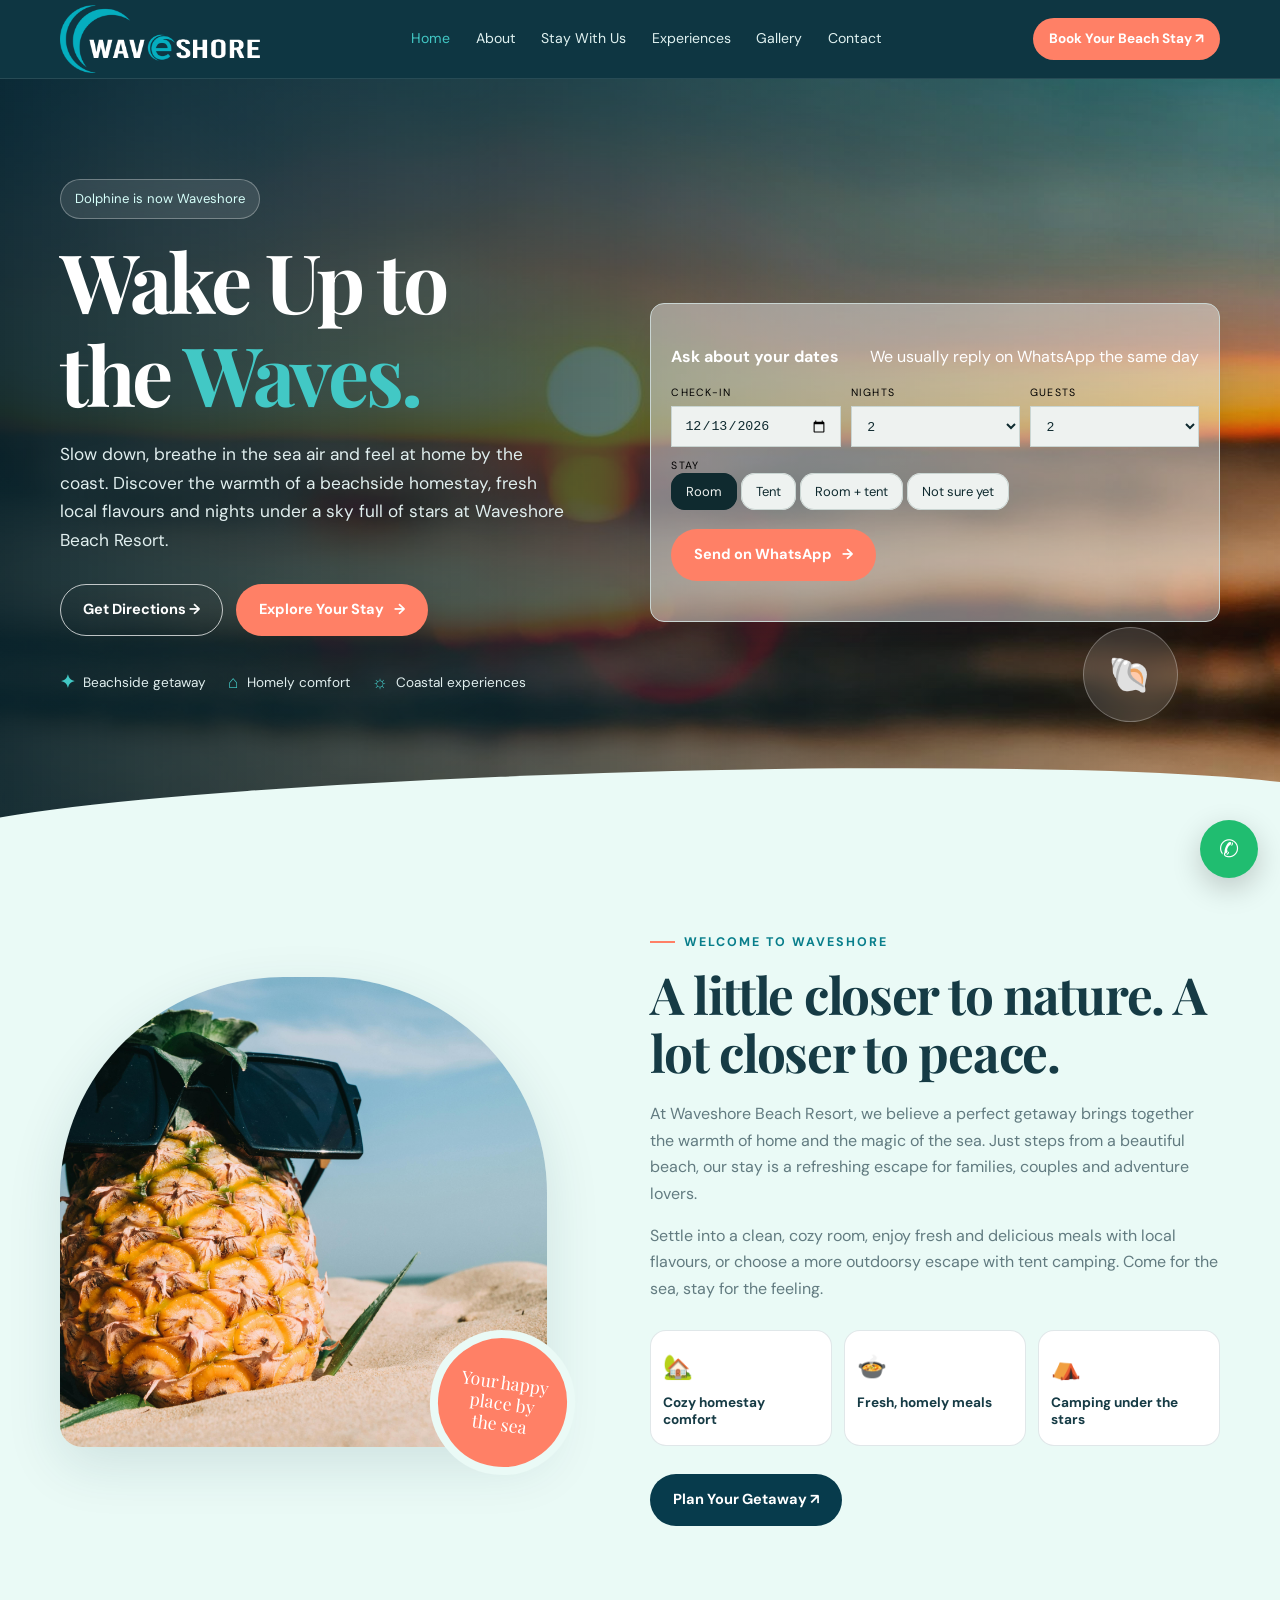
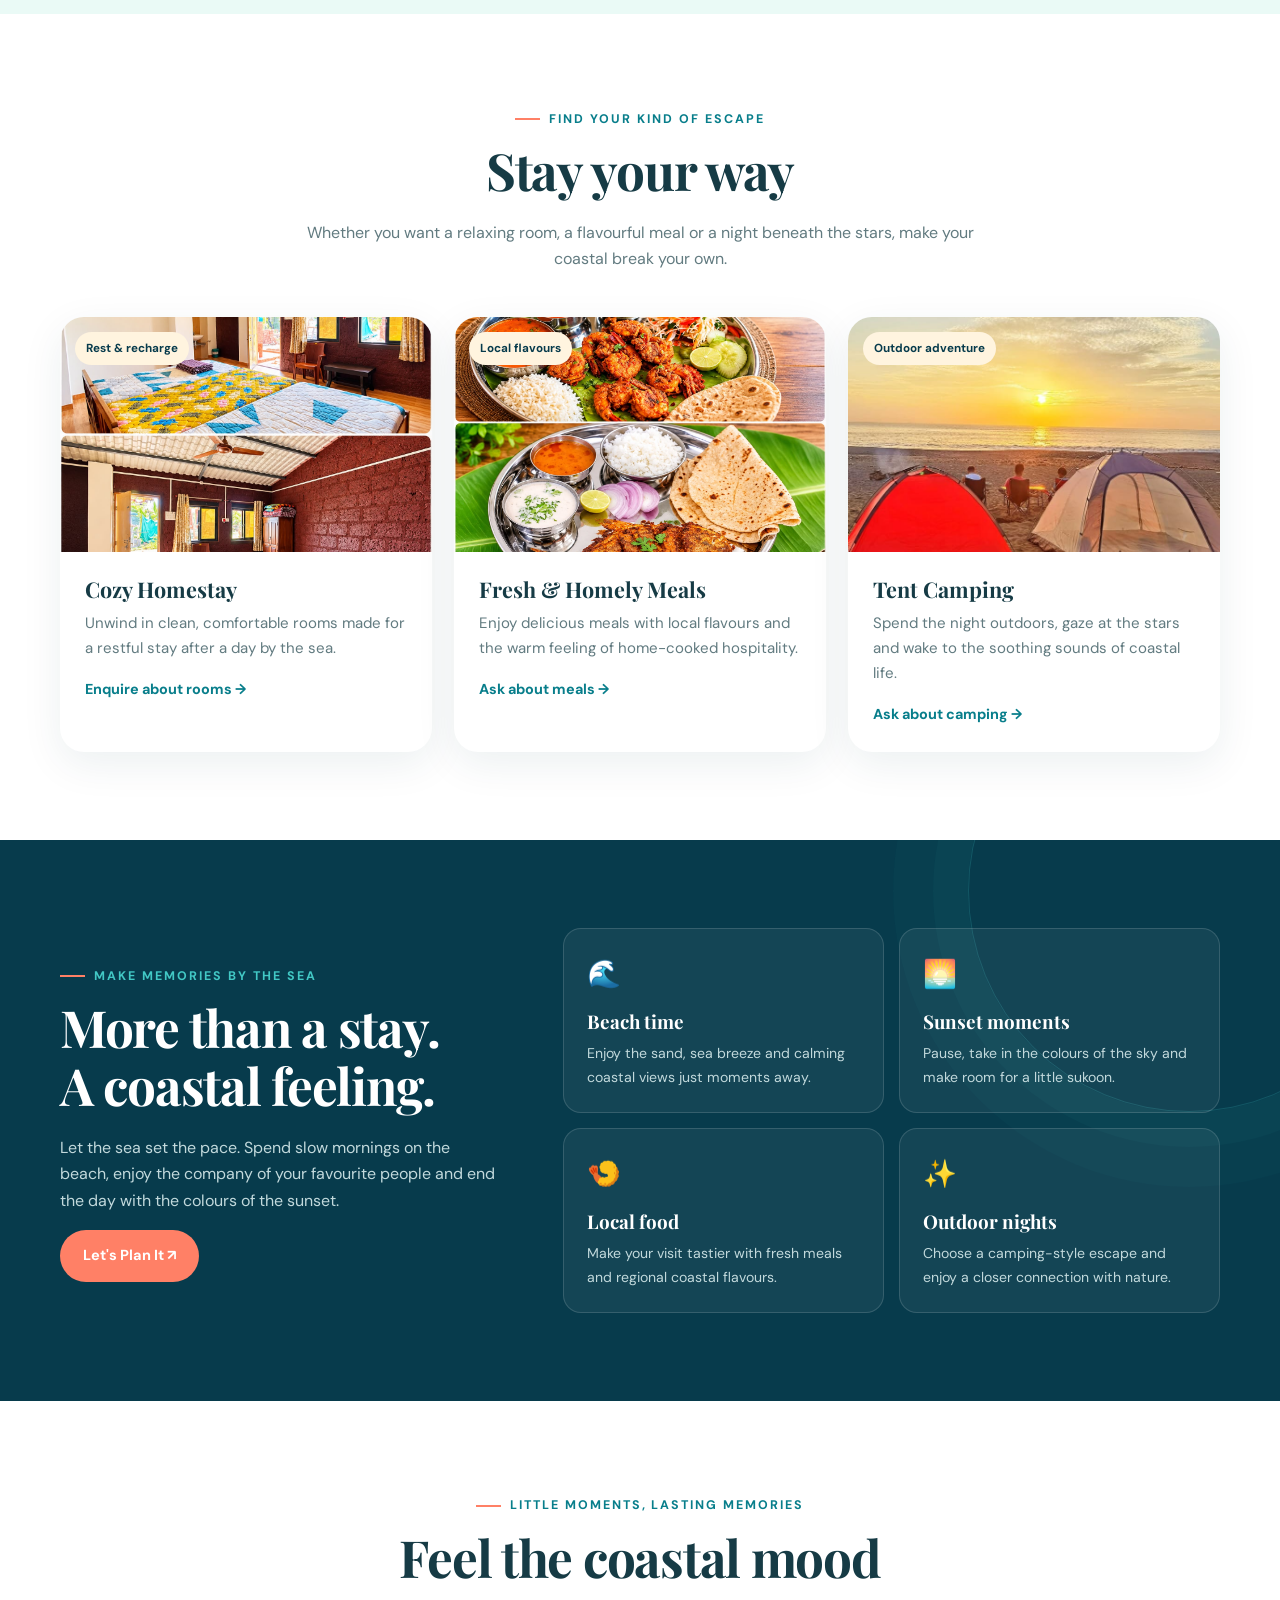
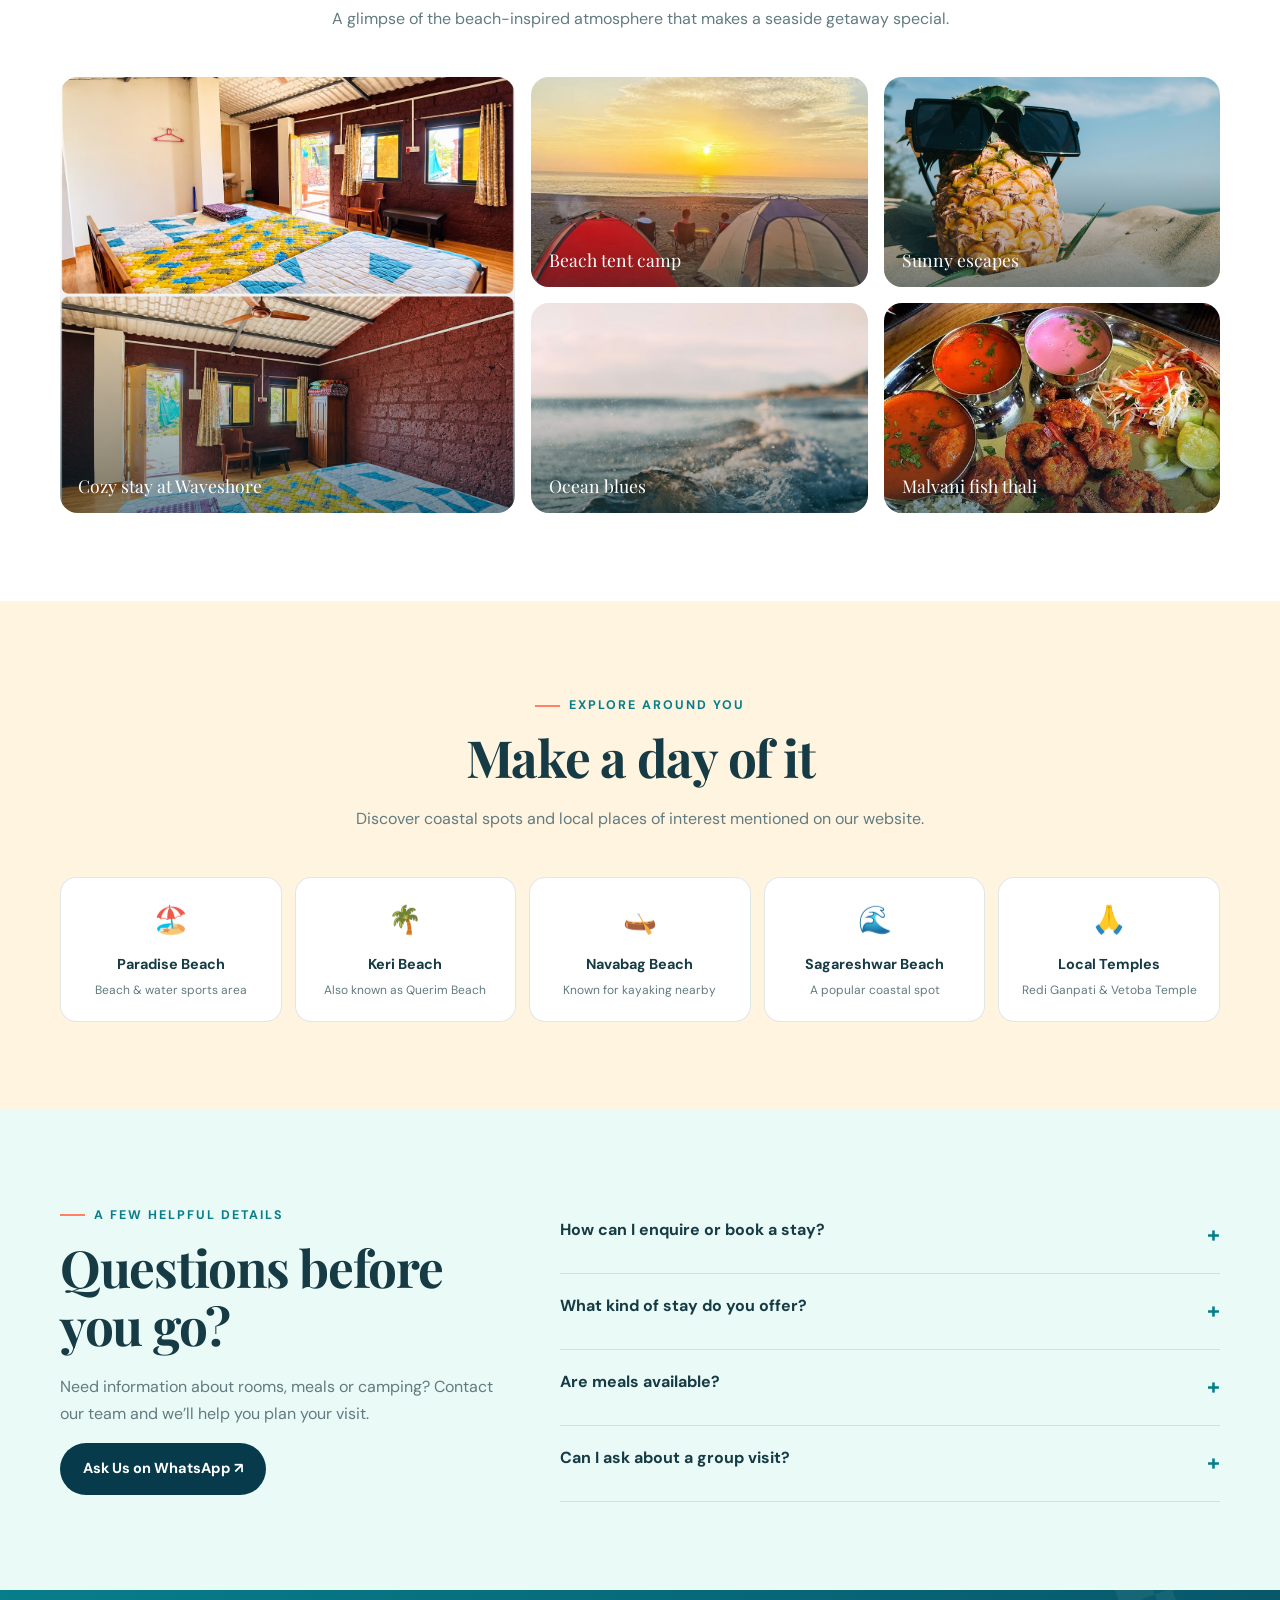
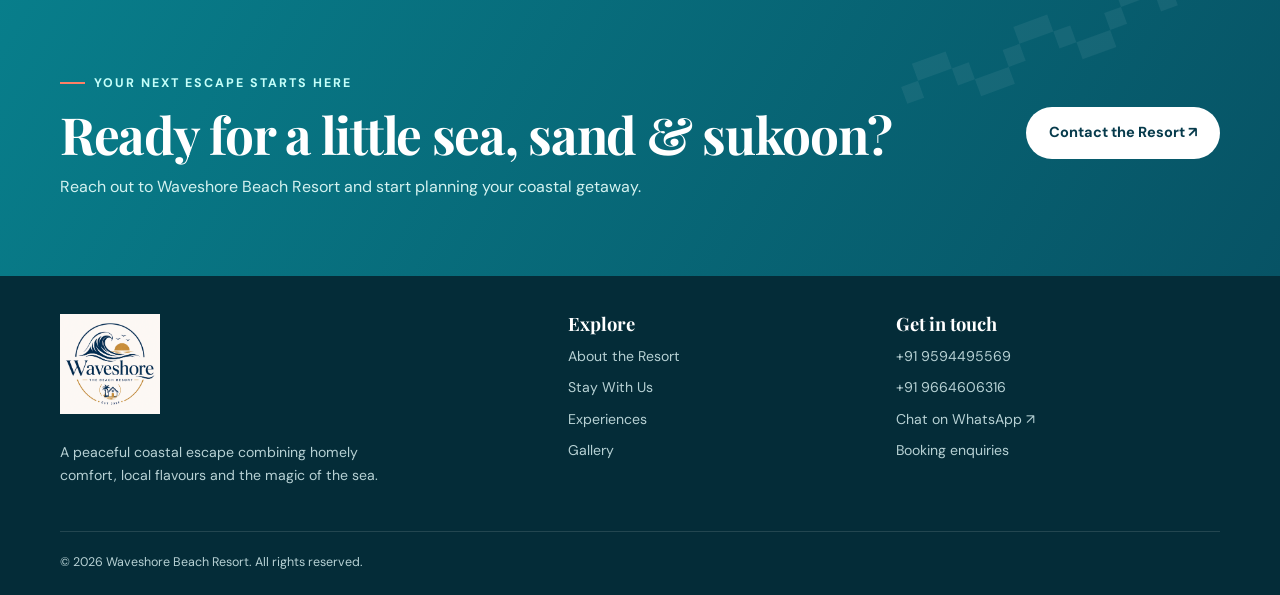
==== commit 72ccc0c9: "modifief" ====
--- a/index.html
+++ b/index.html
@@ -65,7 +65,7 @@
                     <div class="hero-bg" aria-hidden="true"></div>
                     <div class="container intro-grid">
                         <div class="hero-content reveal">
-                            <div class="hero-label"><span>✦</span> Dolphine is now<b>Waveshore</b></div>
+                            <div class="hero-label">Dolphine is now Waveshore</div>
                             <h1>Wake Up to<br>the <em>Waves.</em></h1>
                             <p class="hero-copy">Slow down, breathe in the sea air and feel at home by the coast. Discover the warmth of a beachside homestay, fresh local flavours and nights under a sky full of stars at Waveshore Beach Resort.</p>
                             <div class="hero-actions">
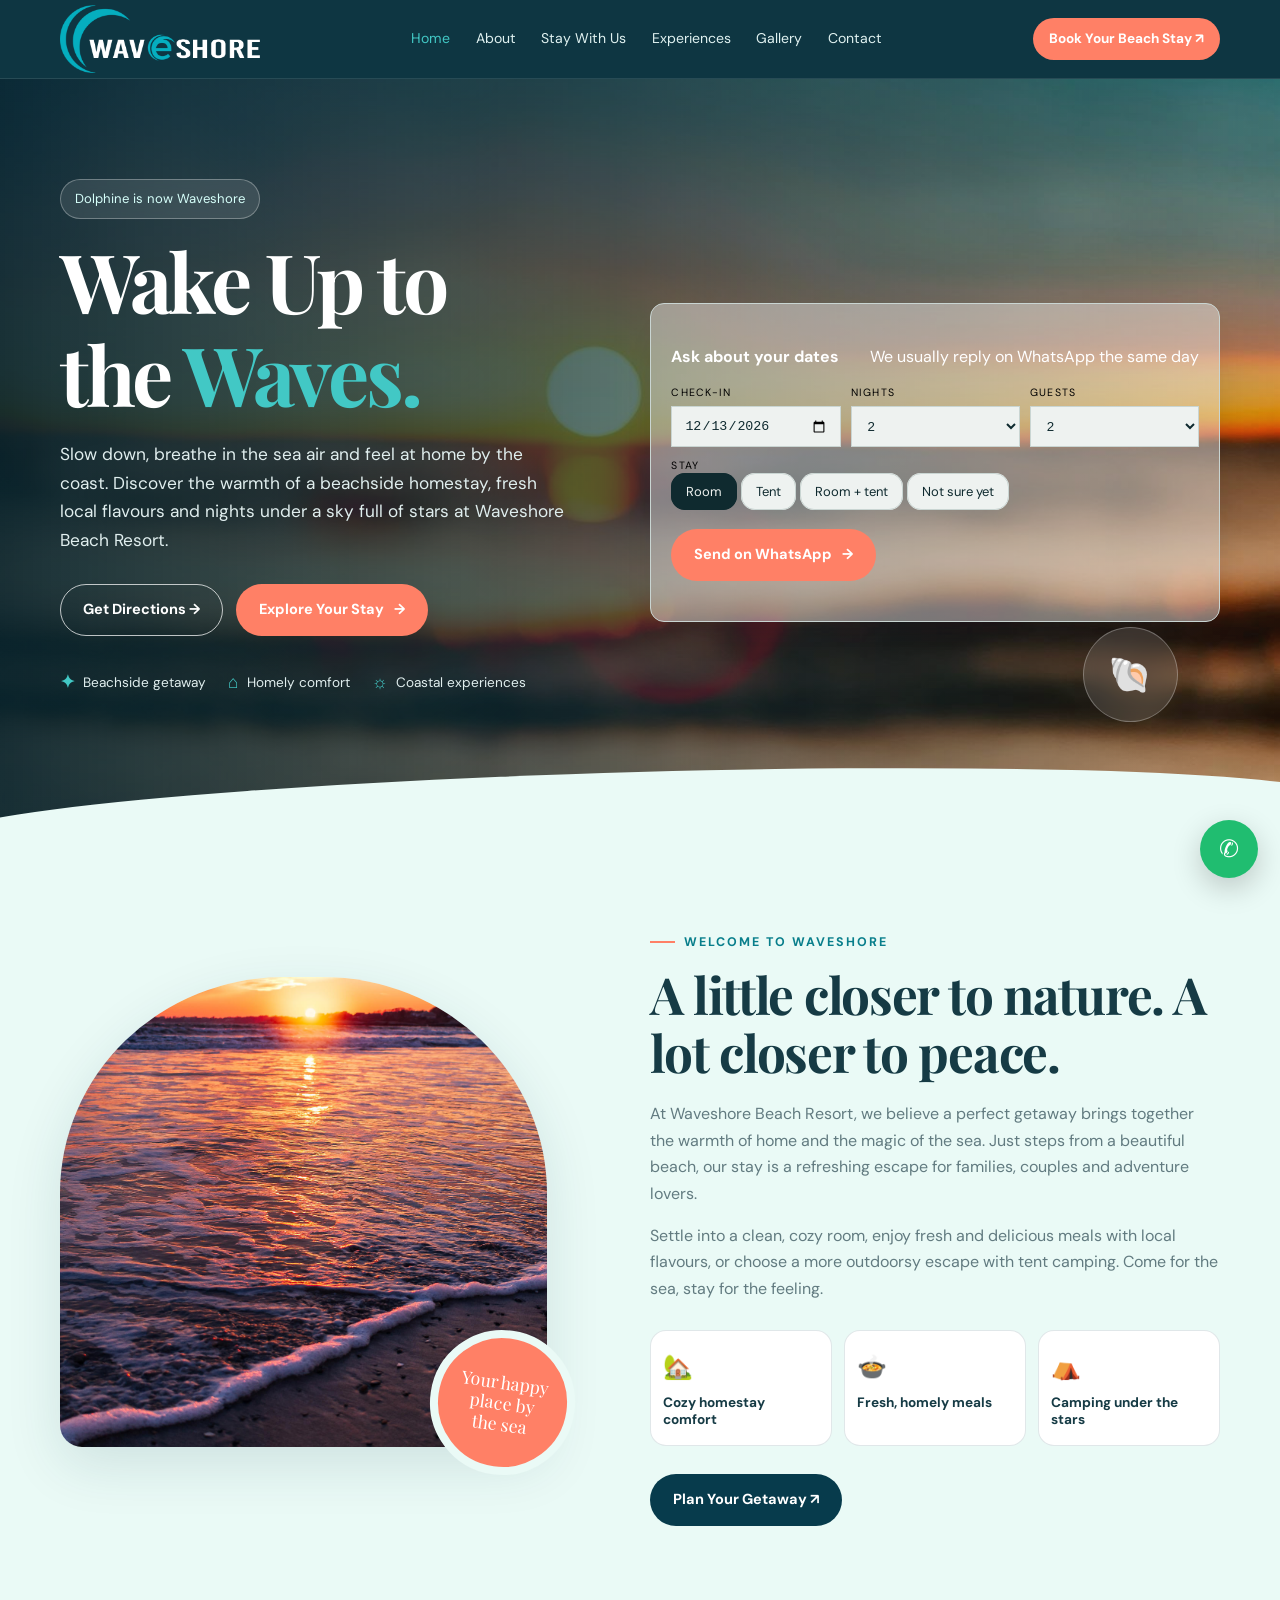
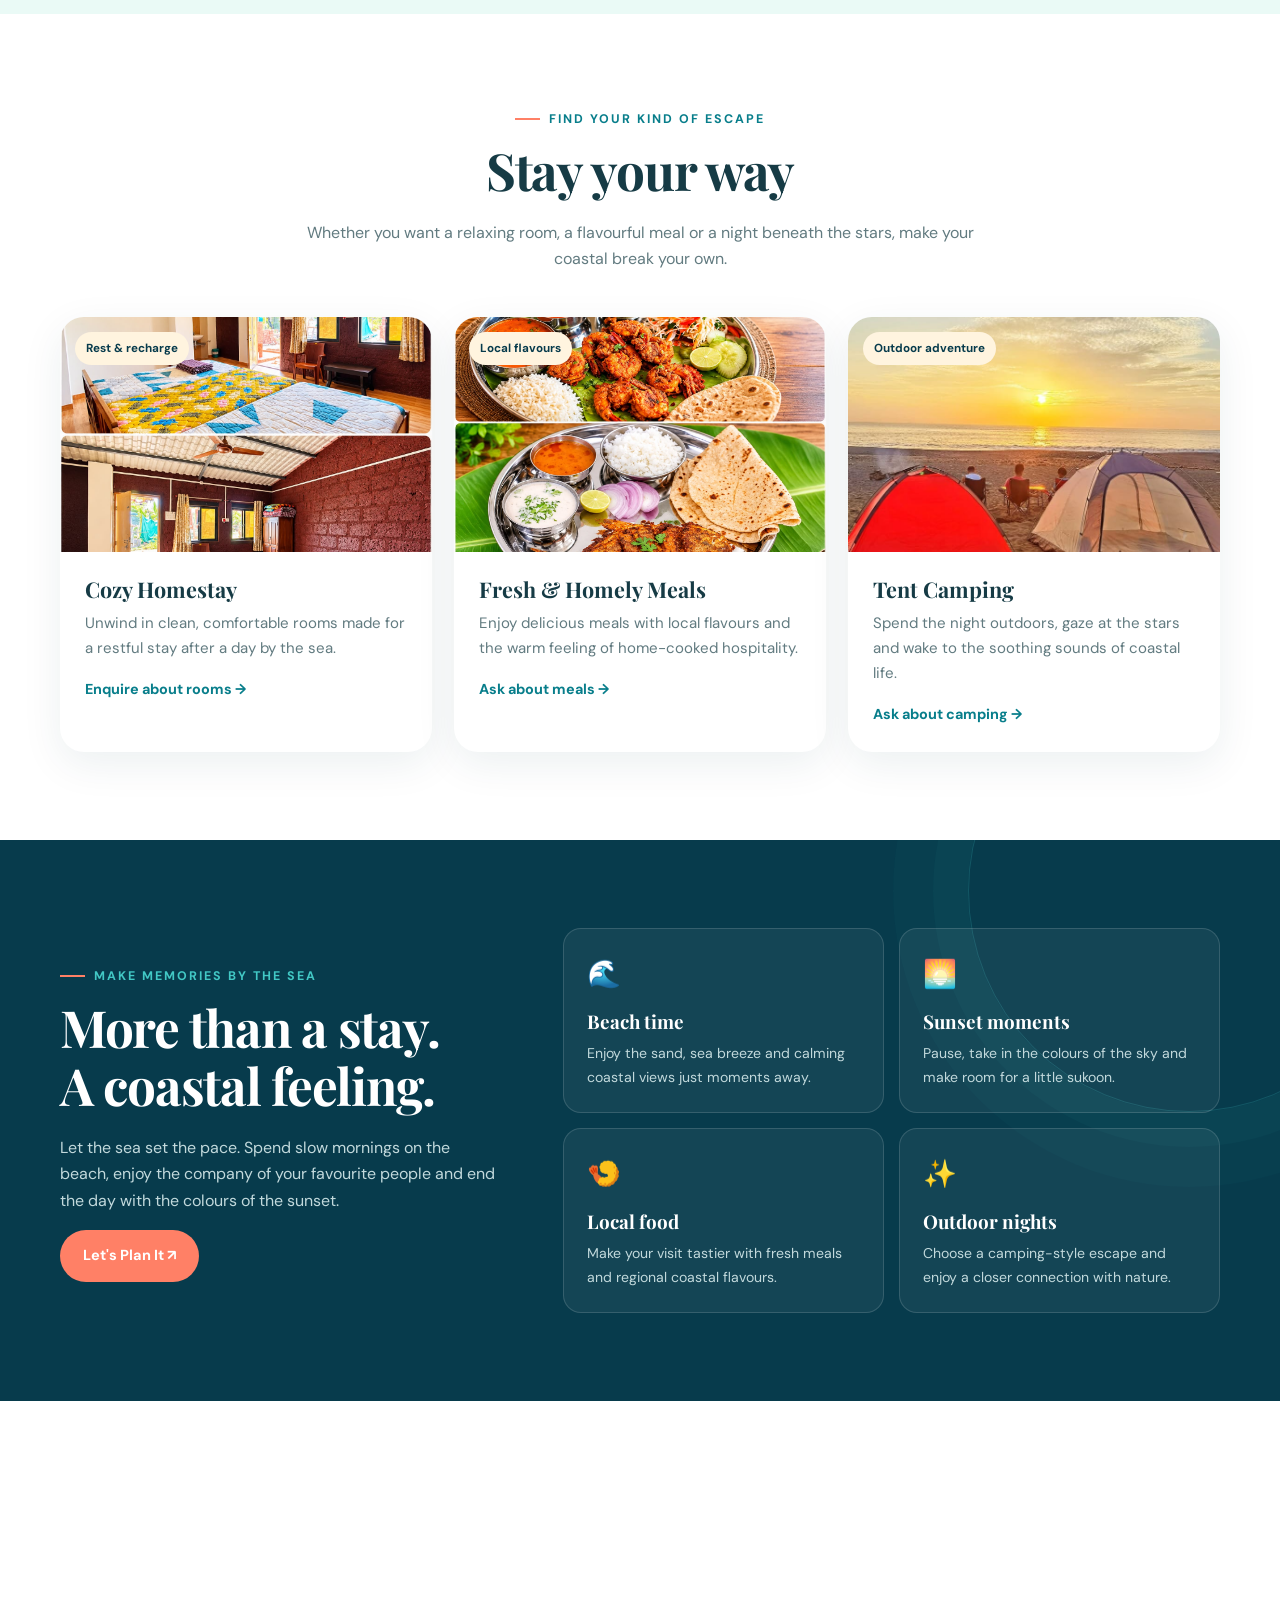
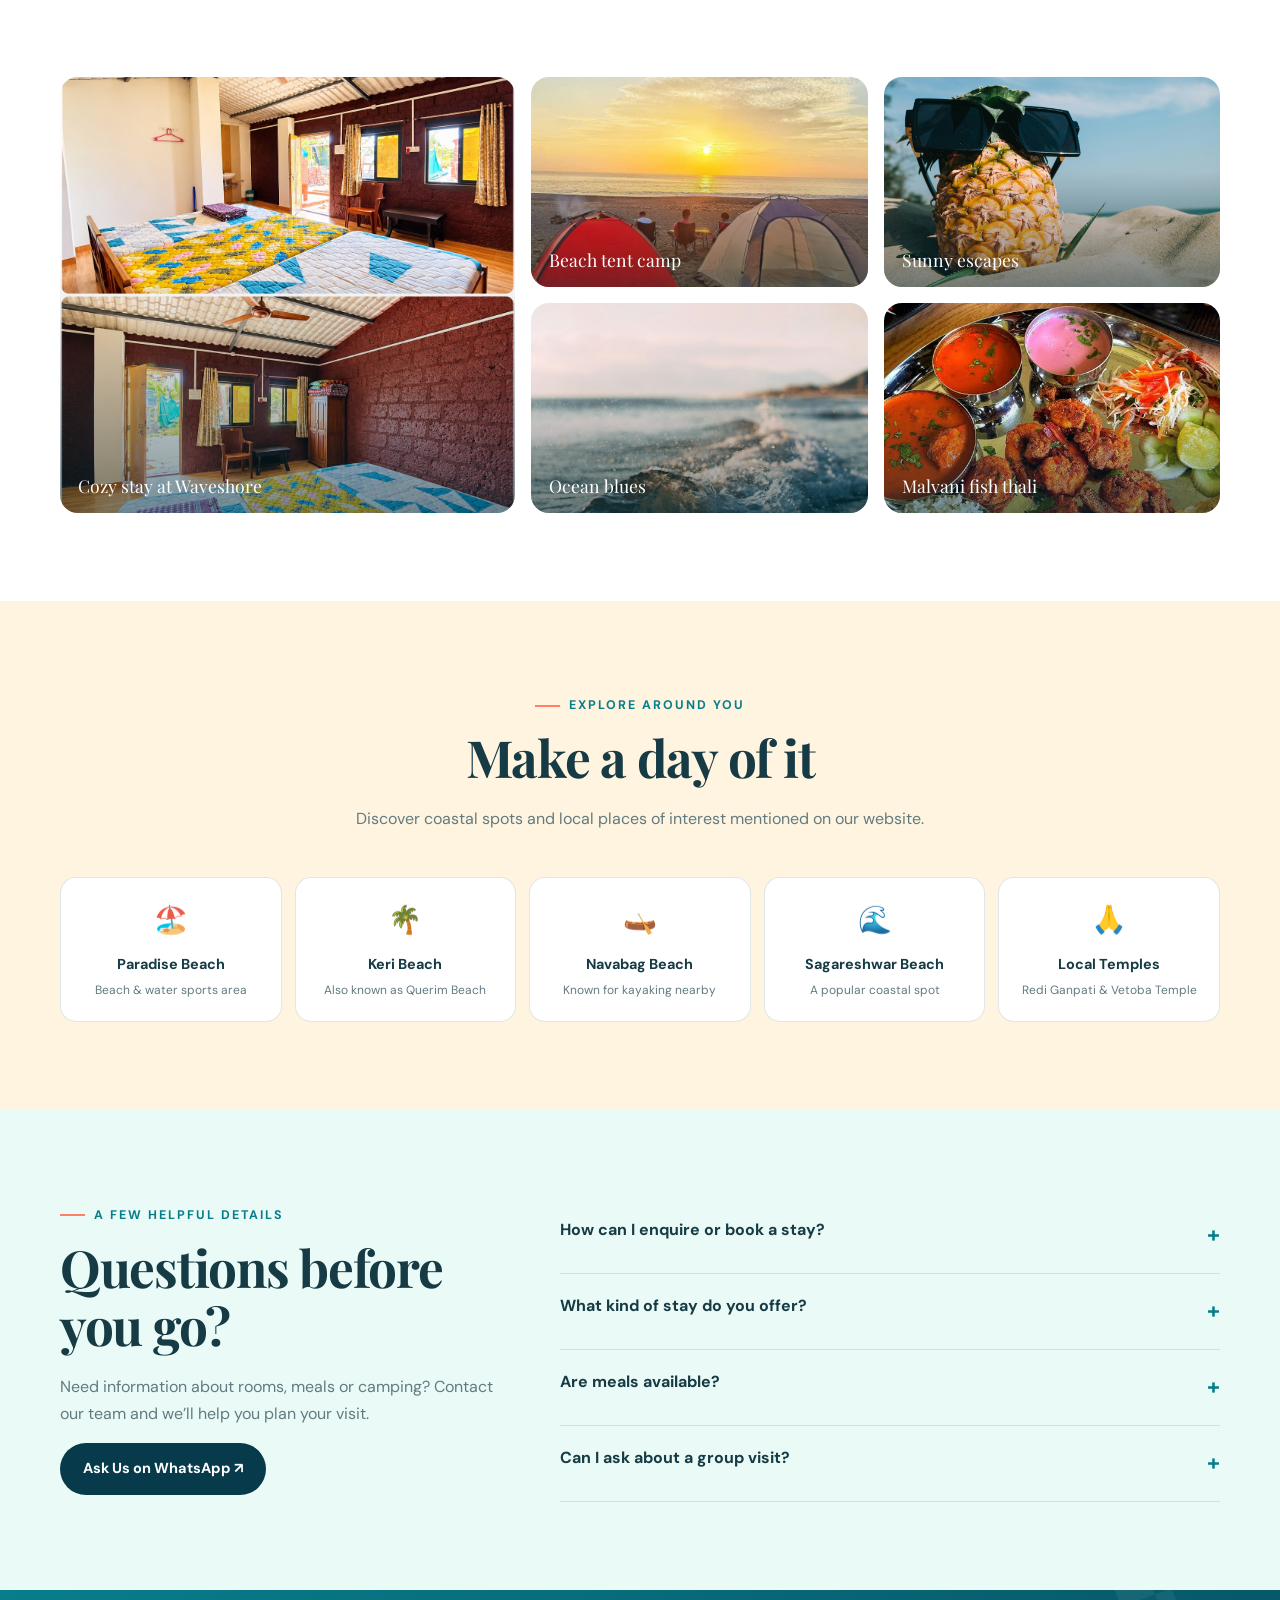
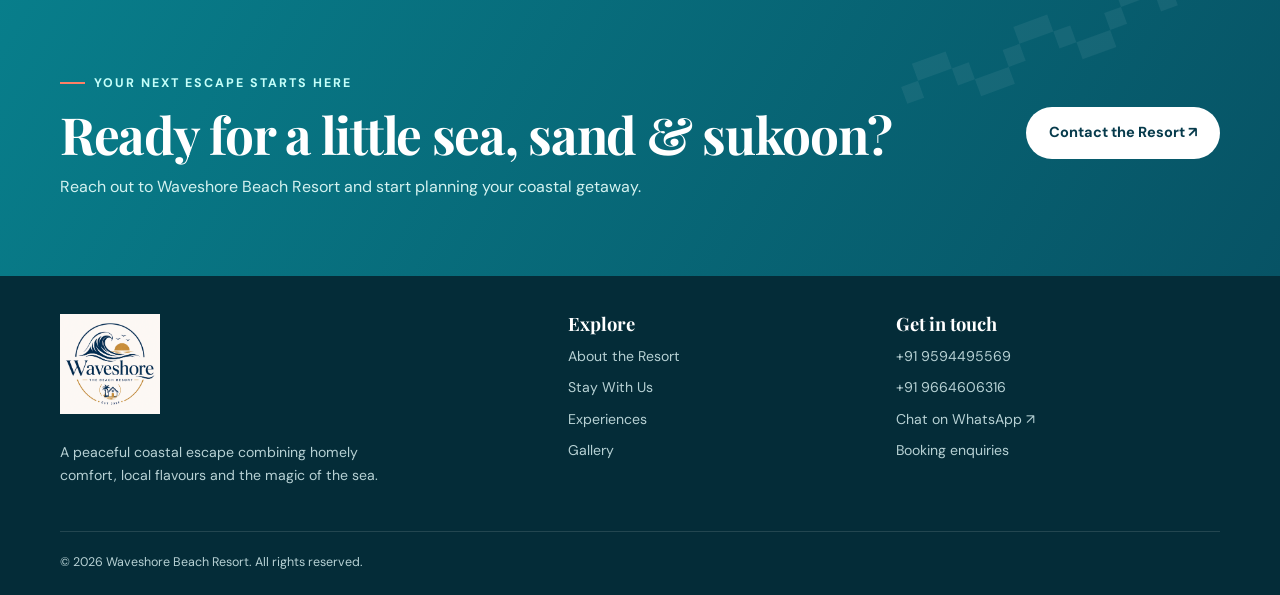
==== commit 080cac6c: "updated iamges in home page" ====
--- a/index.html
+++ b/index.html
@@ -125,7 +125,7 @@
 
                 <section class="section foam" id="about">
                     <div class="container intro-grid">
-                        <div class="photo-stack reveal"><img src="img/beach-sun.jpg" alt="Sunny beach atmosphere" loading="lazy">
+                        <div class="photo-stack reveal"><img src="img/sunset.jpg" alt="Sunny beach atmosphere" loading="lazy">
                             <div class="photo-stamp">Your happy
                                 <br>place by
                                 <br>the sea</div>
@@ -217,7 +217,7 @@
                             <a class="gallery-item" href="img/gallery/roomview.jpeg" target="_blank" rel="noopener noreferrer">
                                 <img src="img/gallery/roomview.jpeg" alt="Sunset colours by the Waveshore" loading="lazy">
                                 <span class="gallery-caption">Cozy stay at Waveshore</span></a>
-                            <a class="gallery-item" href="img/gallery/tentcamp.jpeg" target="_blank" rel="noopener noreferrer">
+                            <a class="gallery-item" href="img/gallery/tentcamp.jpg" target="_blank" rel="noopener noreferrer">
                                 <img src="img/gallery/tentcamp.jpg" alt="beach in Shiroda" loading="lazy"><span class="gallery-caption">Beach tent camp</span></a>
 								<!-- <a class="gallery-item" href="img/beach-people.jpg" target="_blank" rel="noopener noreferrer"> -->
                                 <!-- <img src="img/beach-people.jpg" alt="beach in Shiroda" loading="lazy"><span class="gallery-caption">Beach days</span></a> -->
@@ -228,7 +228,7 @@
                             <a class="gallery-item" href="img/wavesimg.jpeg" target="_blank" rel="noopener noreferrer">
                                 <img src="img/wavesimg.jpeg" alt="Ocean waves rolling onto a beach" loading="lazy">
                                 <span class="gallery-caption">Ocean blues</span></a>
-								<a class="gallery-item" href="img/under-start-camp.jpeg" target="_blank" rel="noopener noreferrer">
+								<a class="gallery-item" href="img/gallery/fish.jpeg" target="_blank" rel="noopener noreferrer">
                                 <img src="img/gallery/fish.jpeg" alt="Camping in Waveshore" loading="lazy"><span class="gallery-caption">Malvani fish thali</span></a>
                         </div>
                     </div>
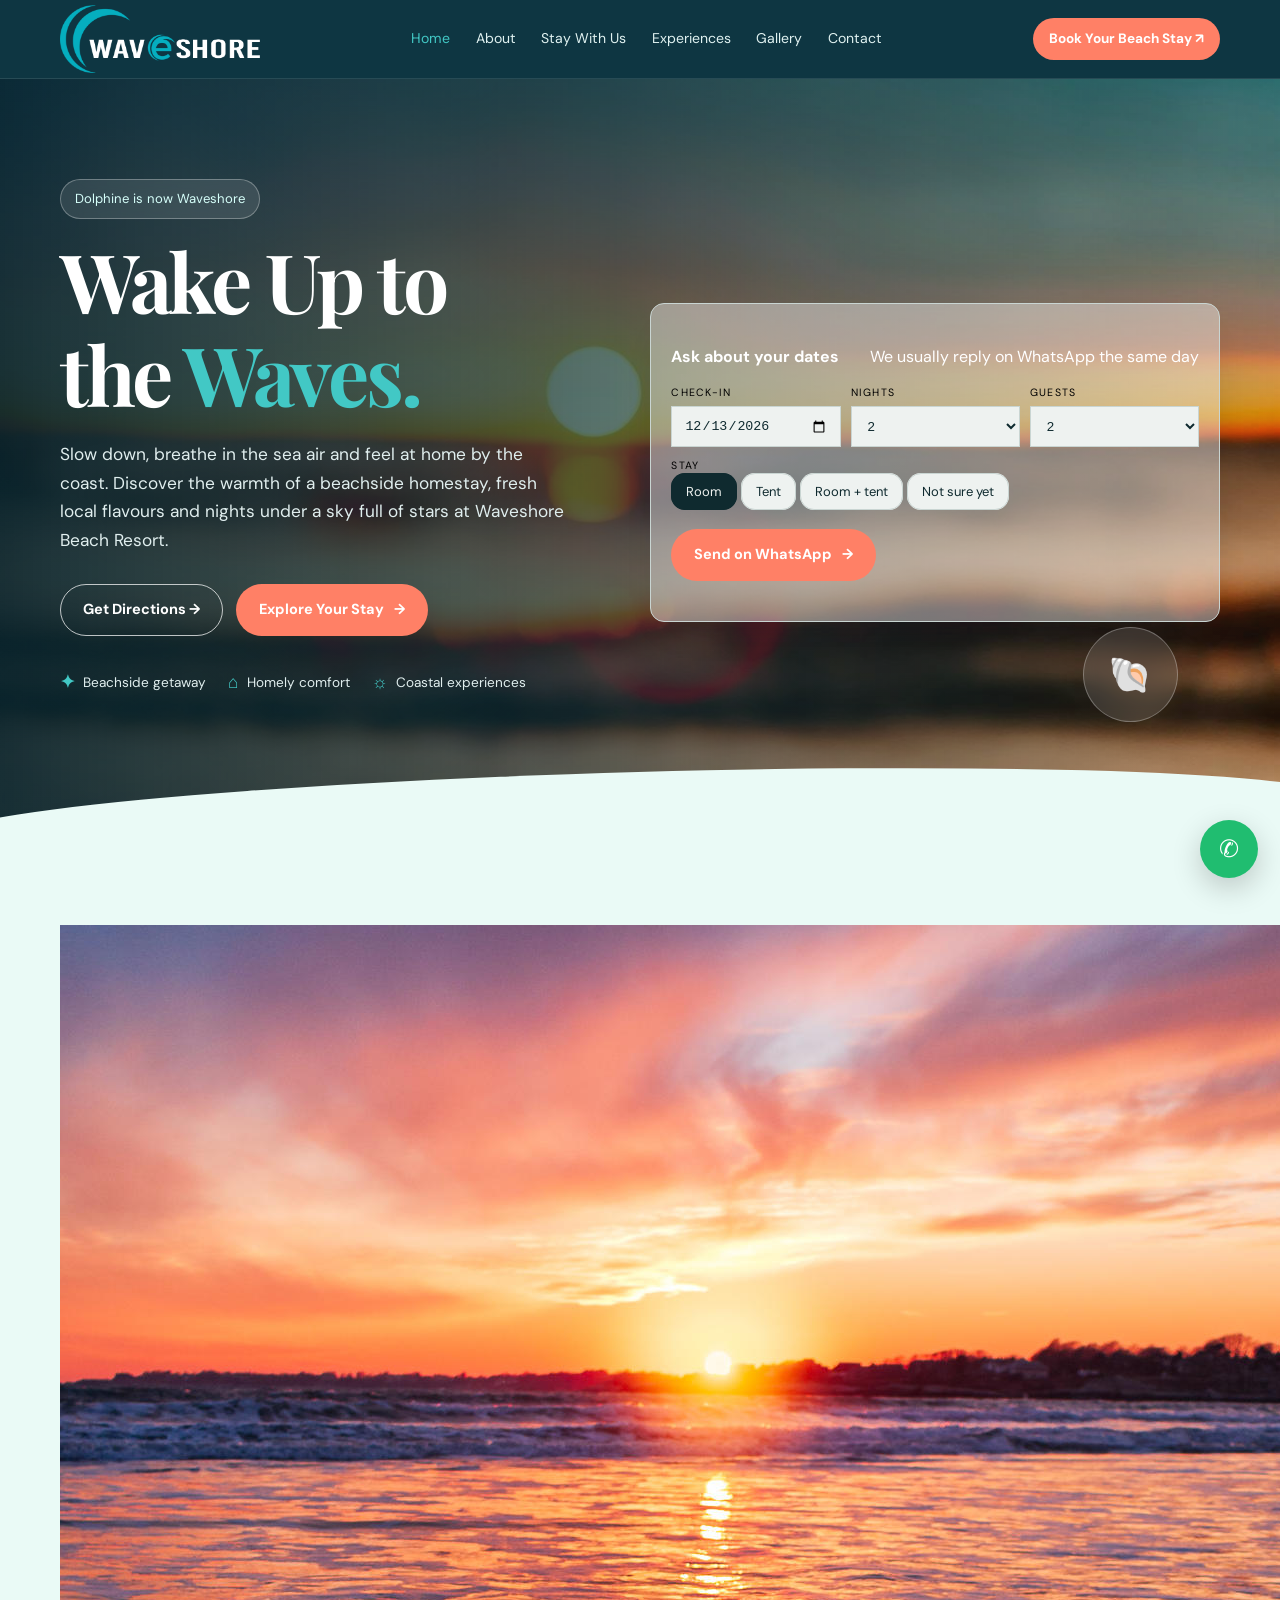
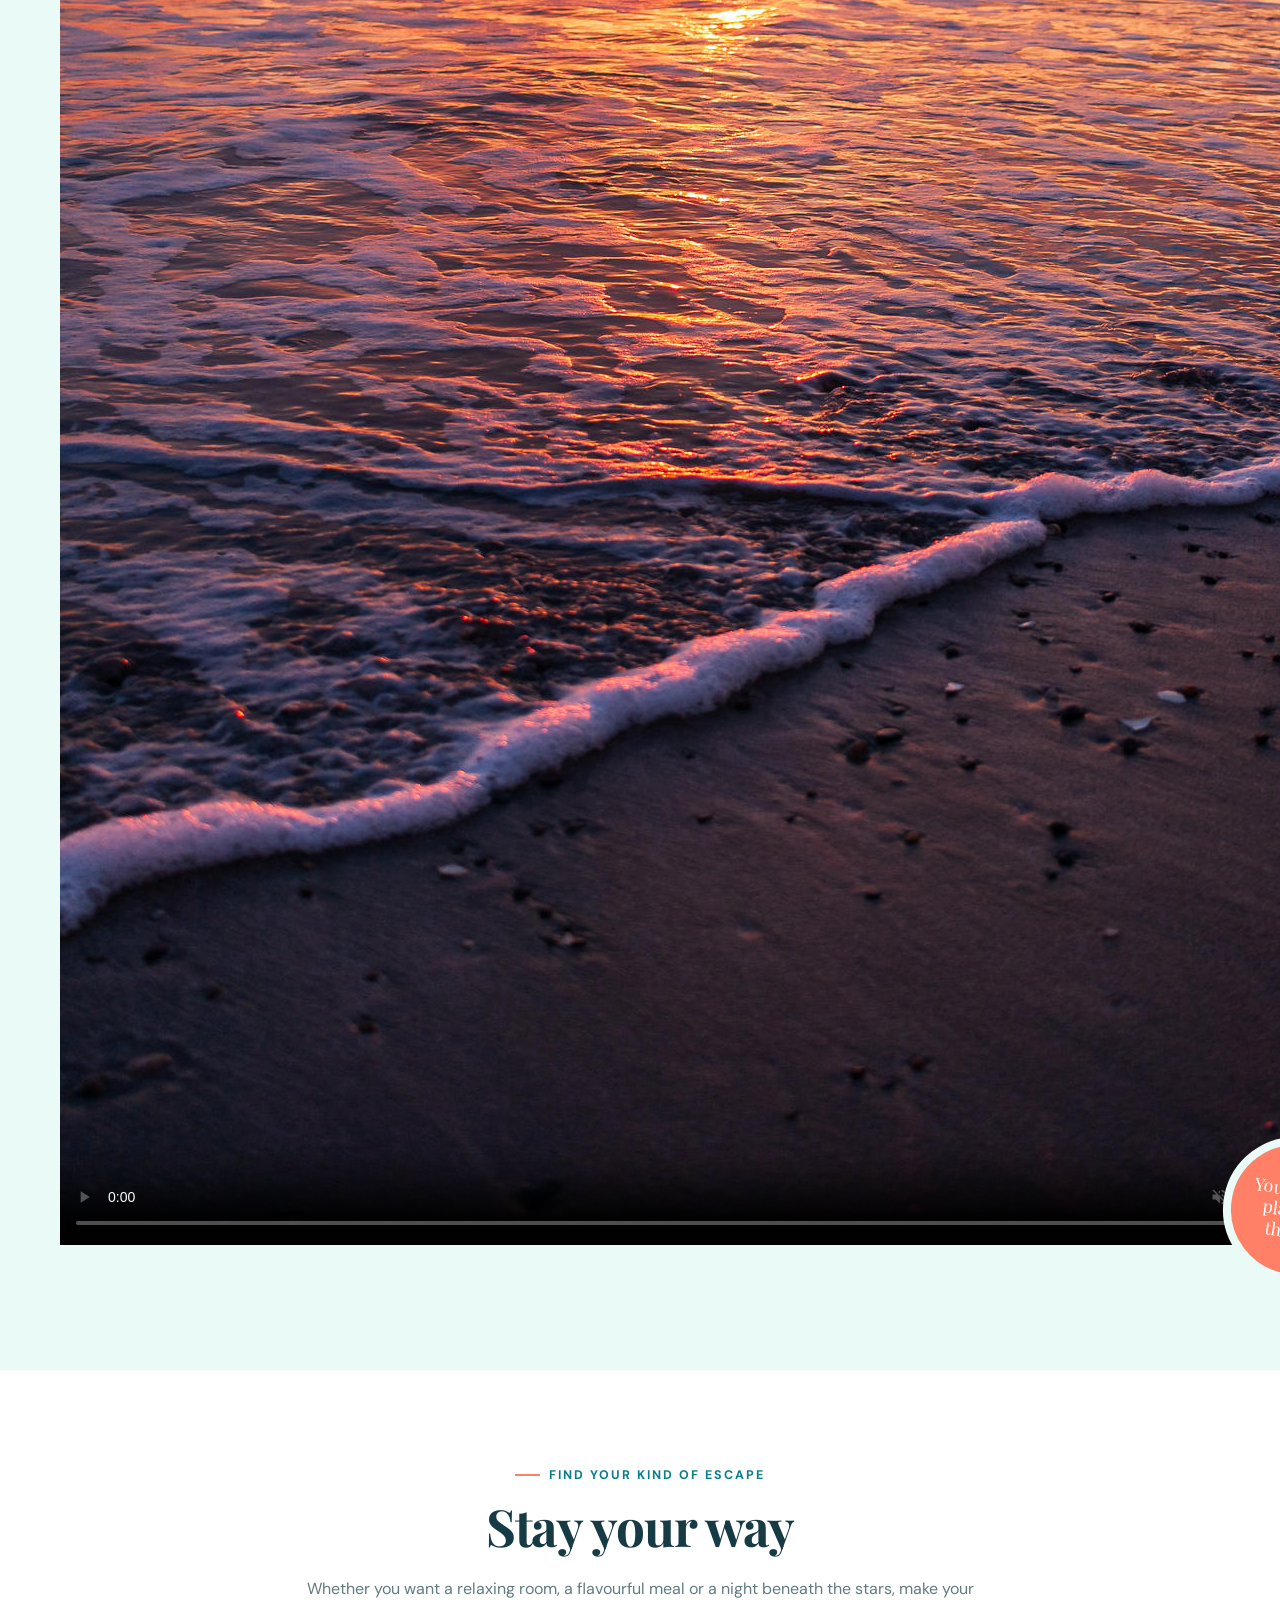
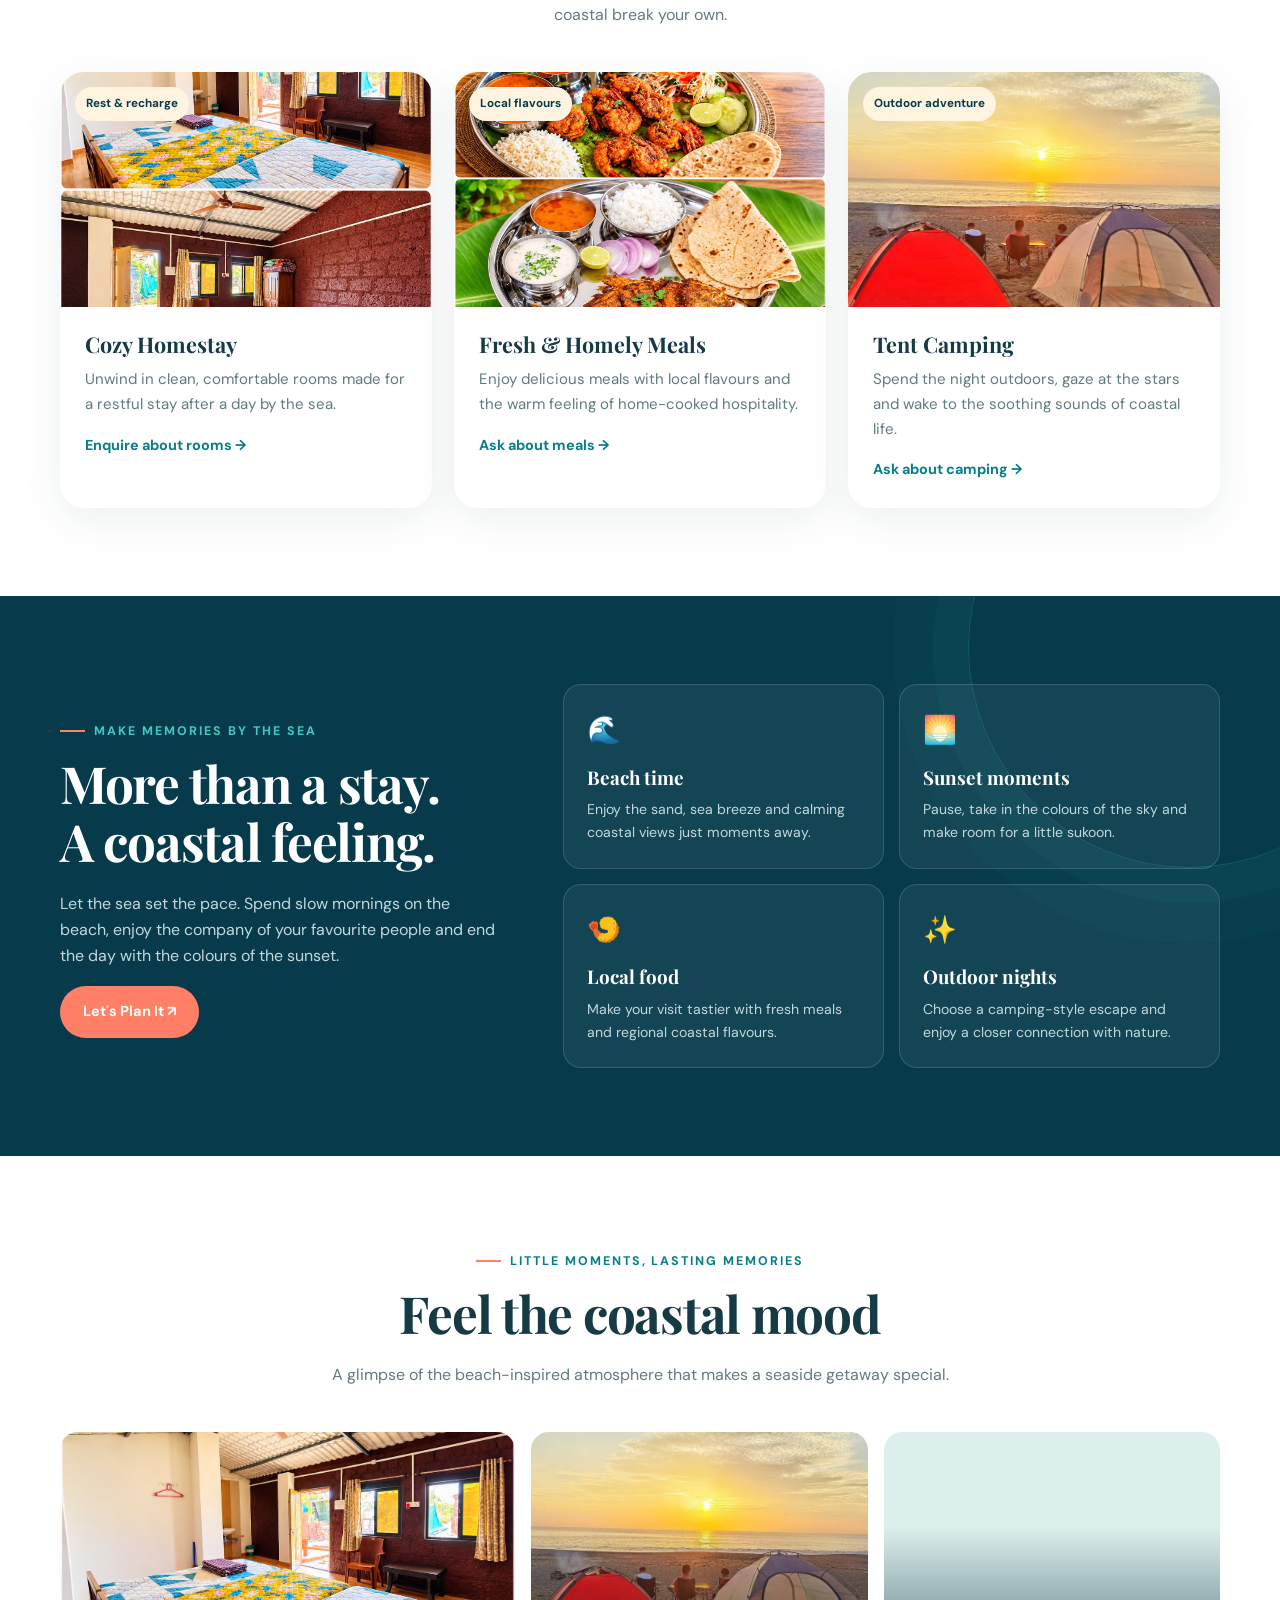
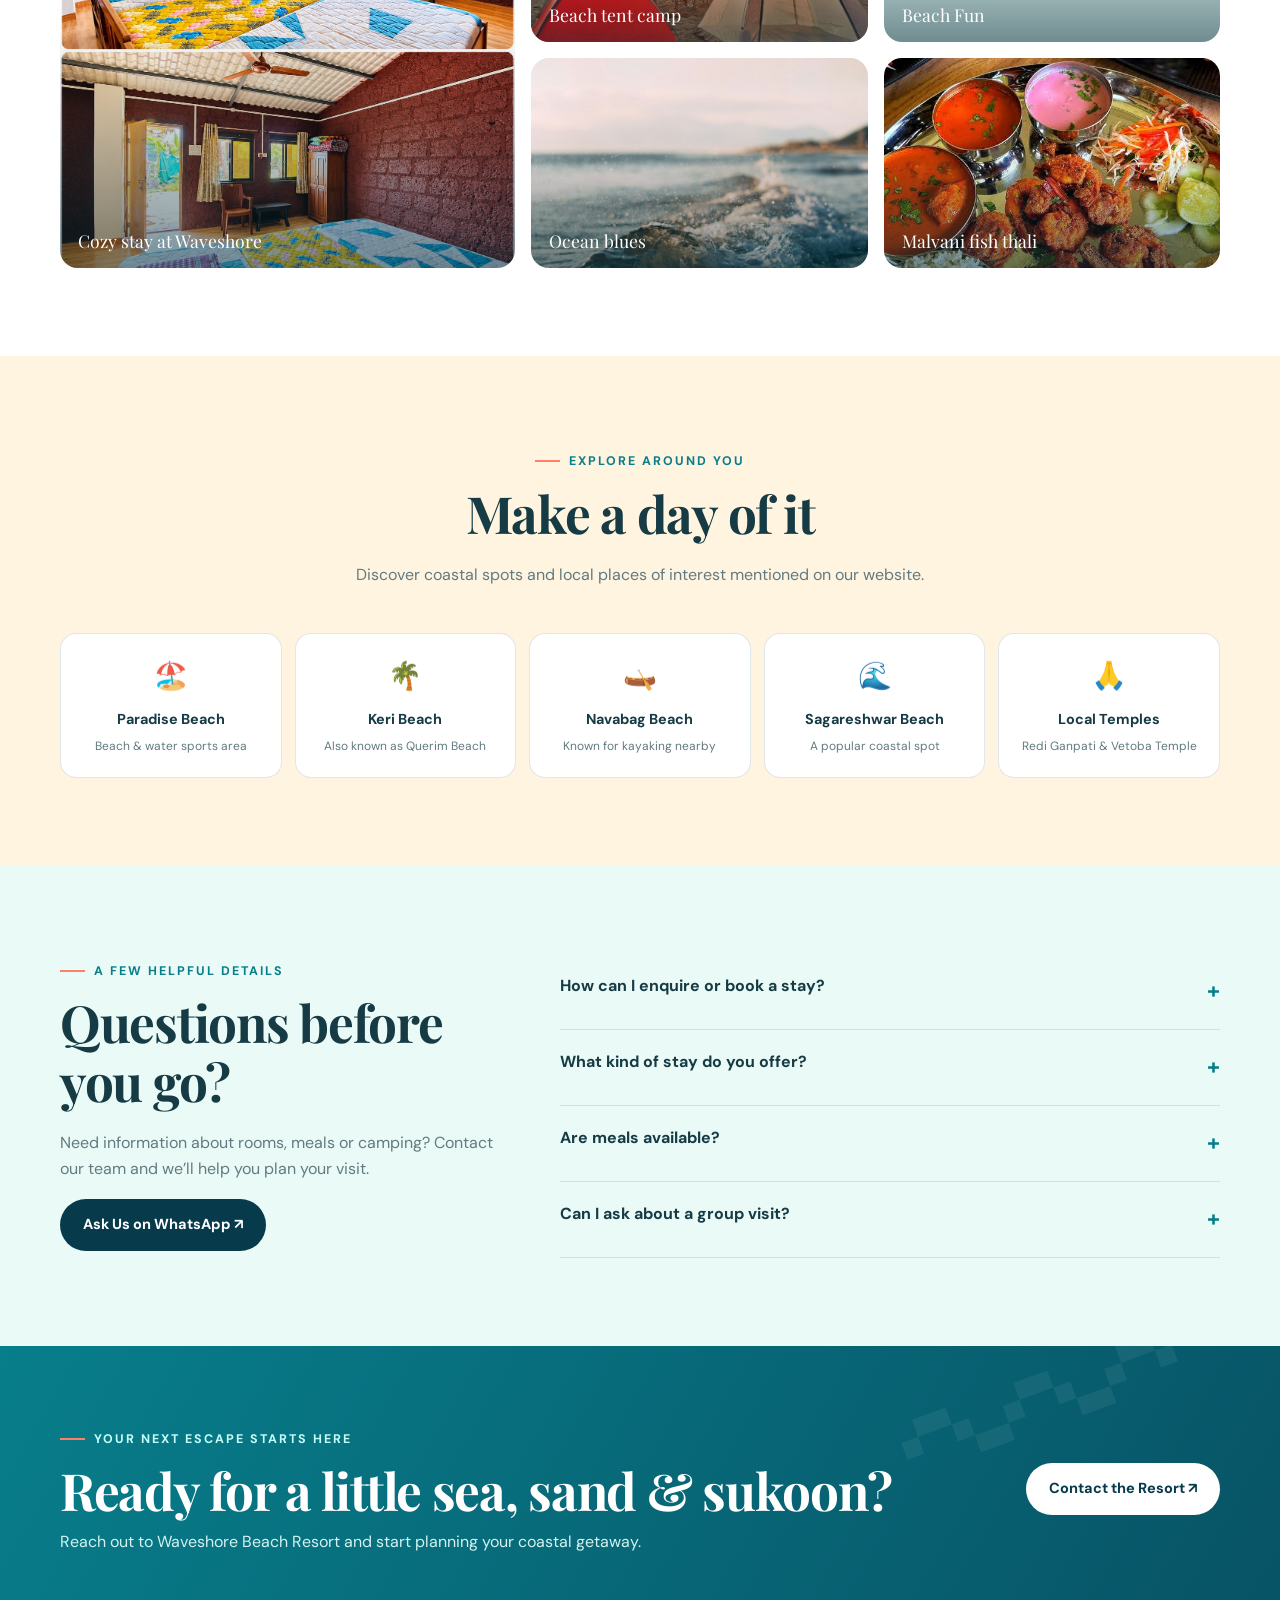
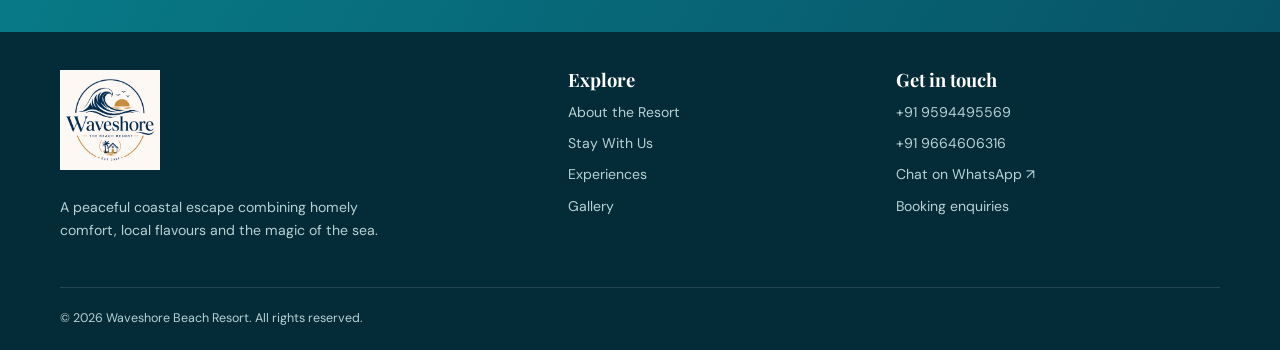
==== commit 4255b01a: "added file" ====
--- a/index.html
+++ b/index.html
@@ -125,7 +125,11 @@
 
                 <section class="section foam" id="about">
                     <div class="container intro-grid">
-                        <div class="photo-stack reveal"><img src="img/sunset.jpg" alt="Sunny beach atmosphere" loading="lazy">
+                        <div class="photo-stack reveal">
+						<video  controls autoplay loop muted playsinline poster="img/sunset.jpg">
+						  <source src="img/beach.mp4" type="video/mp4">
+						</video>
+						<!-- <img src="img/sunset.jpg" alt="Sunny beach atmosphere" loading="lazy"> -->
                             <div class="photo-stamp">Your happy
                                 <br>place by
                                 <br>the sea</div>
@@ -221,8 +225,13 @@
                                 <img src="img/gallery/tentcamp.jpg" alt="beach in Shiroda" loading="lazy"><span class="gallery-caption">Beach tent camp</span></a>
 								<!-- <a class="gallery-item" href="img/beach-people.jpg" target="_blank" rel="noopener noreferrer"> -->
                                 <!-- <img src="img/beach-people.jpg" alt="beach in Shiroda" loading="lazy"><span class="gallery-caption">Beach days</span></a> -->
-                            <a class="gallery-item" href="img/beach-sun.jpg" target="_blank" rel="noopener noreferrer">
-                                <img src="img/beach-sun.jpg" alt="shiroda beach" loading="lazy"><span class="gallery-caption">Sunny escapes</span></a>
+                            <a class="gallery-item" href="javascript:void(0)" rel="noopener noreferrer">
+                                <!-- <img src="img/beach-sun.jpg" alt="shiroda beach" loading="lazy"> -->
+								<span class="gallery-caption">Beach Fun</span>
+								<video width="100%" height="" autoplay muted loop >
+								  <source src="img/beachgame.mp4" type="video/mp4">
+								</video>
+								</a>
                             <!-- <a class="gallery-item" href="img/under-start-camp.jpeg" target="_blank" rel="noopener noreferrer"> -->
                                 <!-- <img src="img/gallery/fish.jpeg" alt="Camping in Waveshore" loading="lazy"><span class="gallery-caption">Malvani fish thali</span></a> -->
                             <a class="gallery-item" href="img/wavesimg.jpeg" target="_blank" rel="noopener noreferrer">
